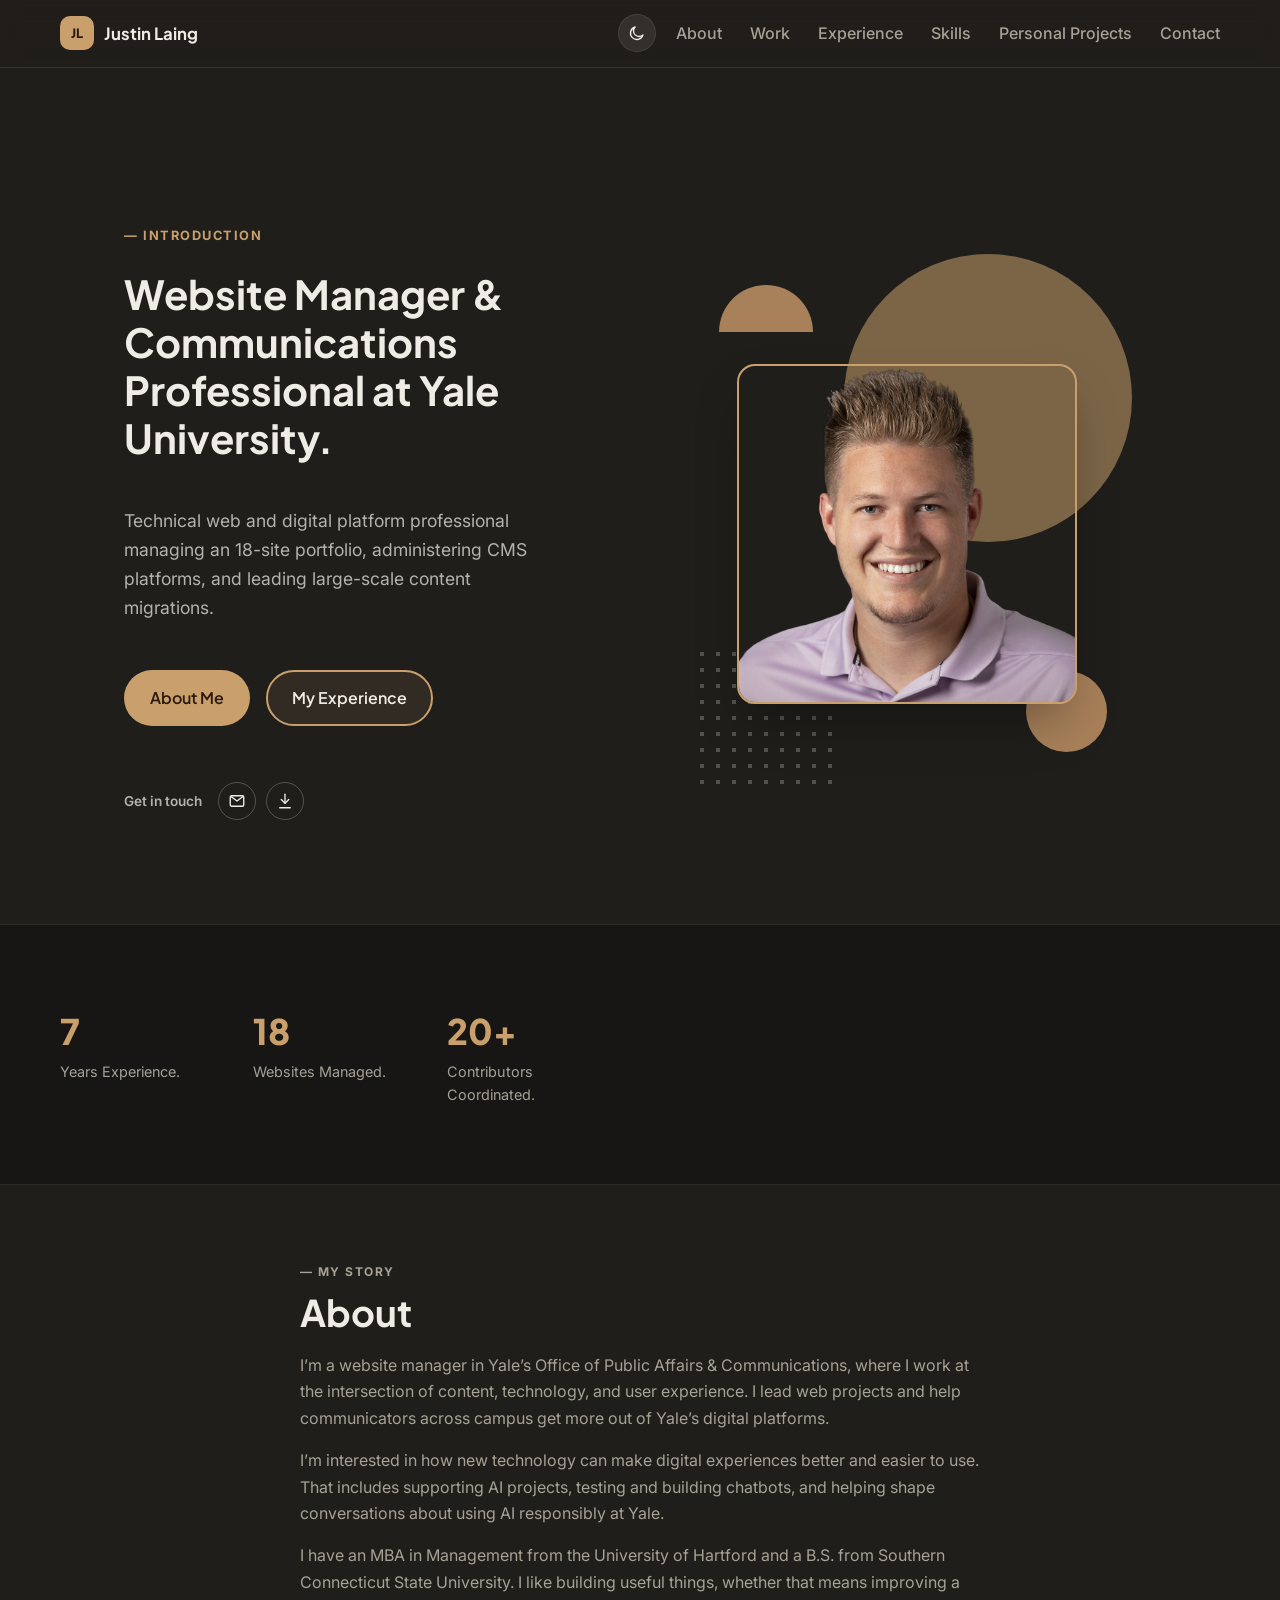
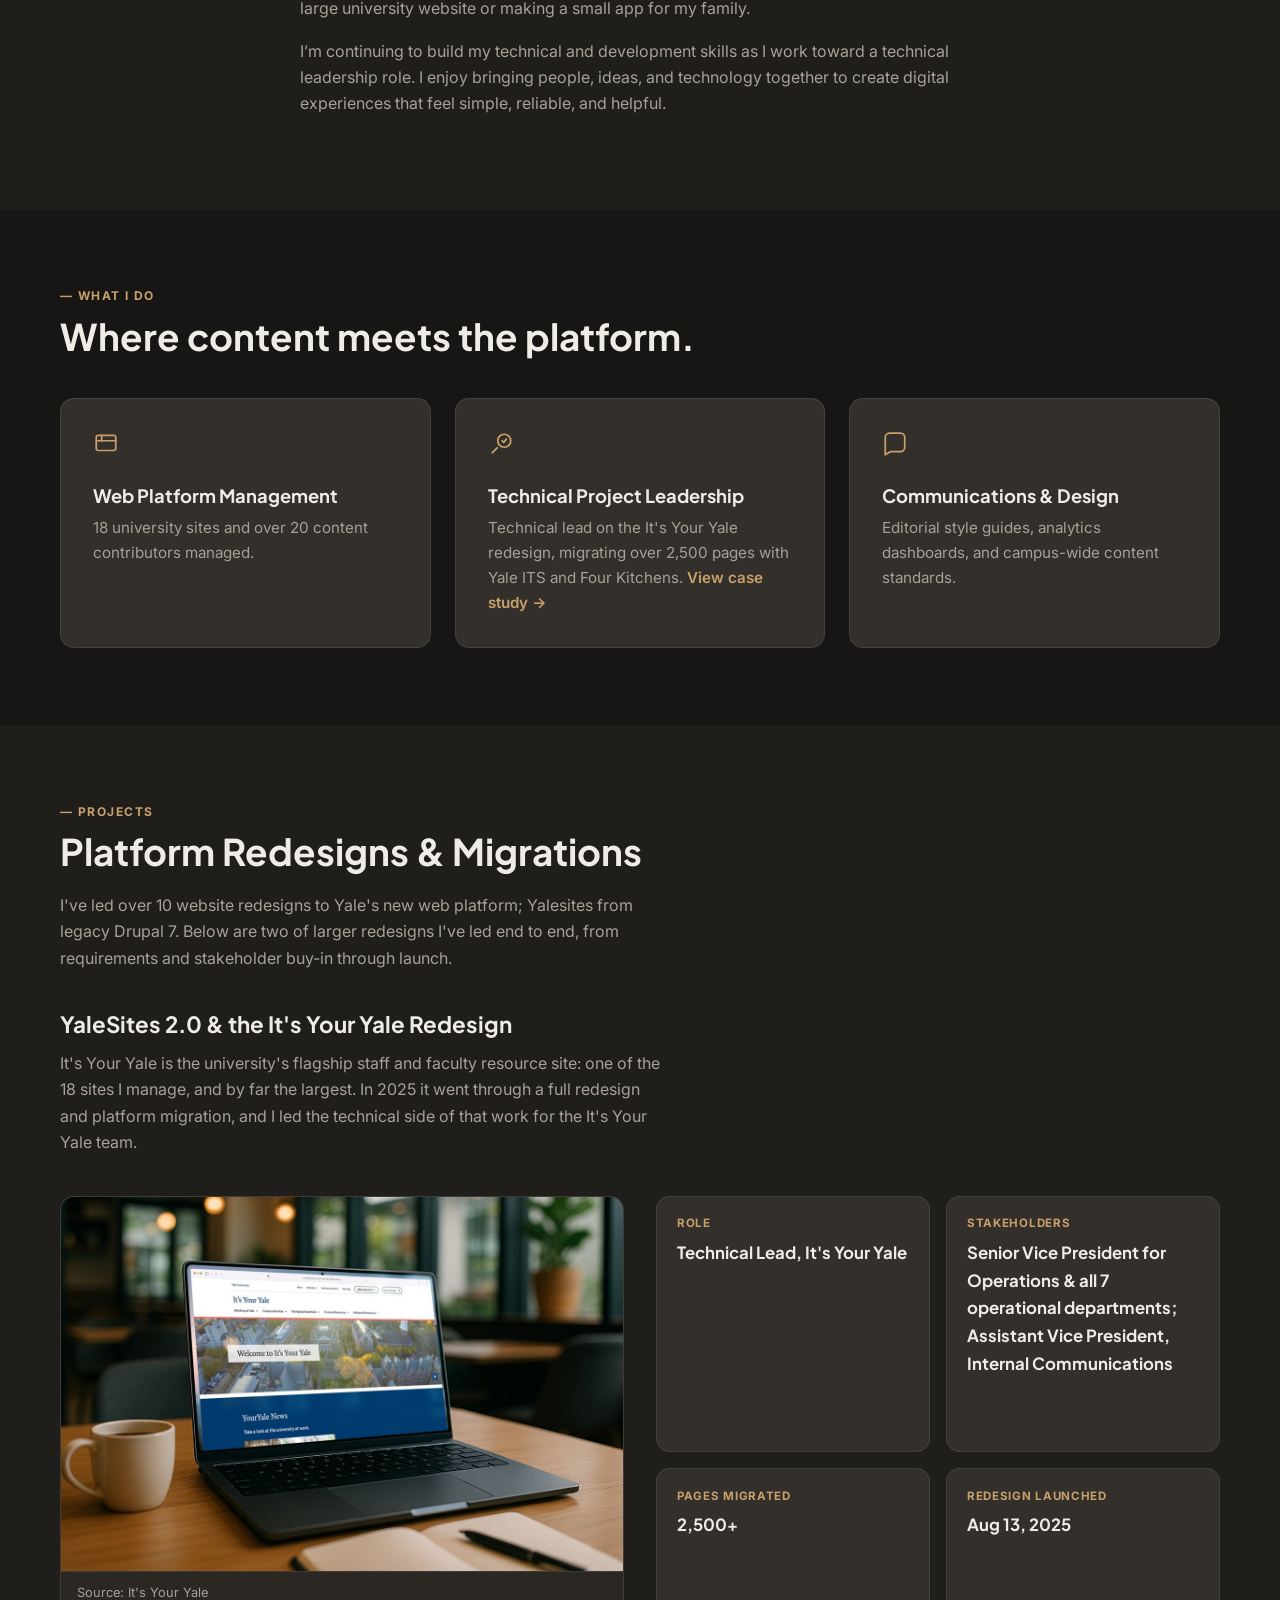
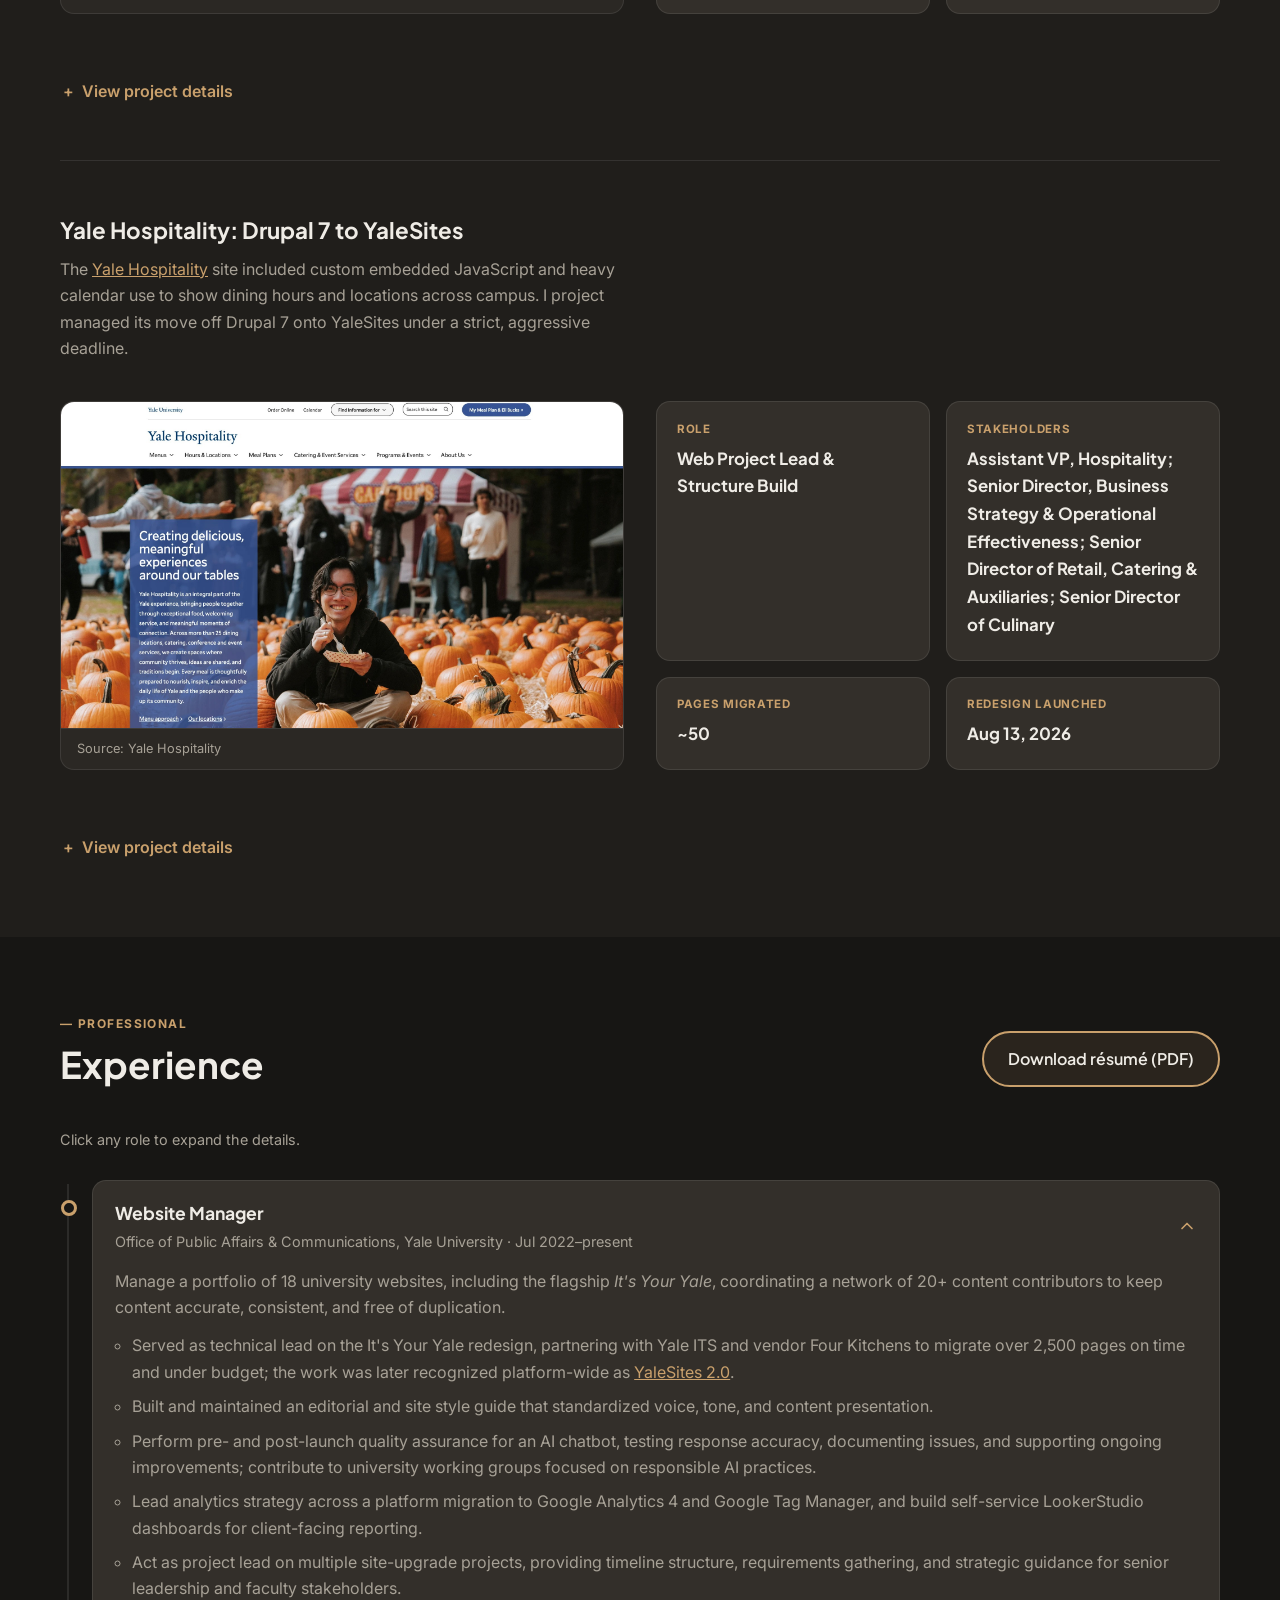
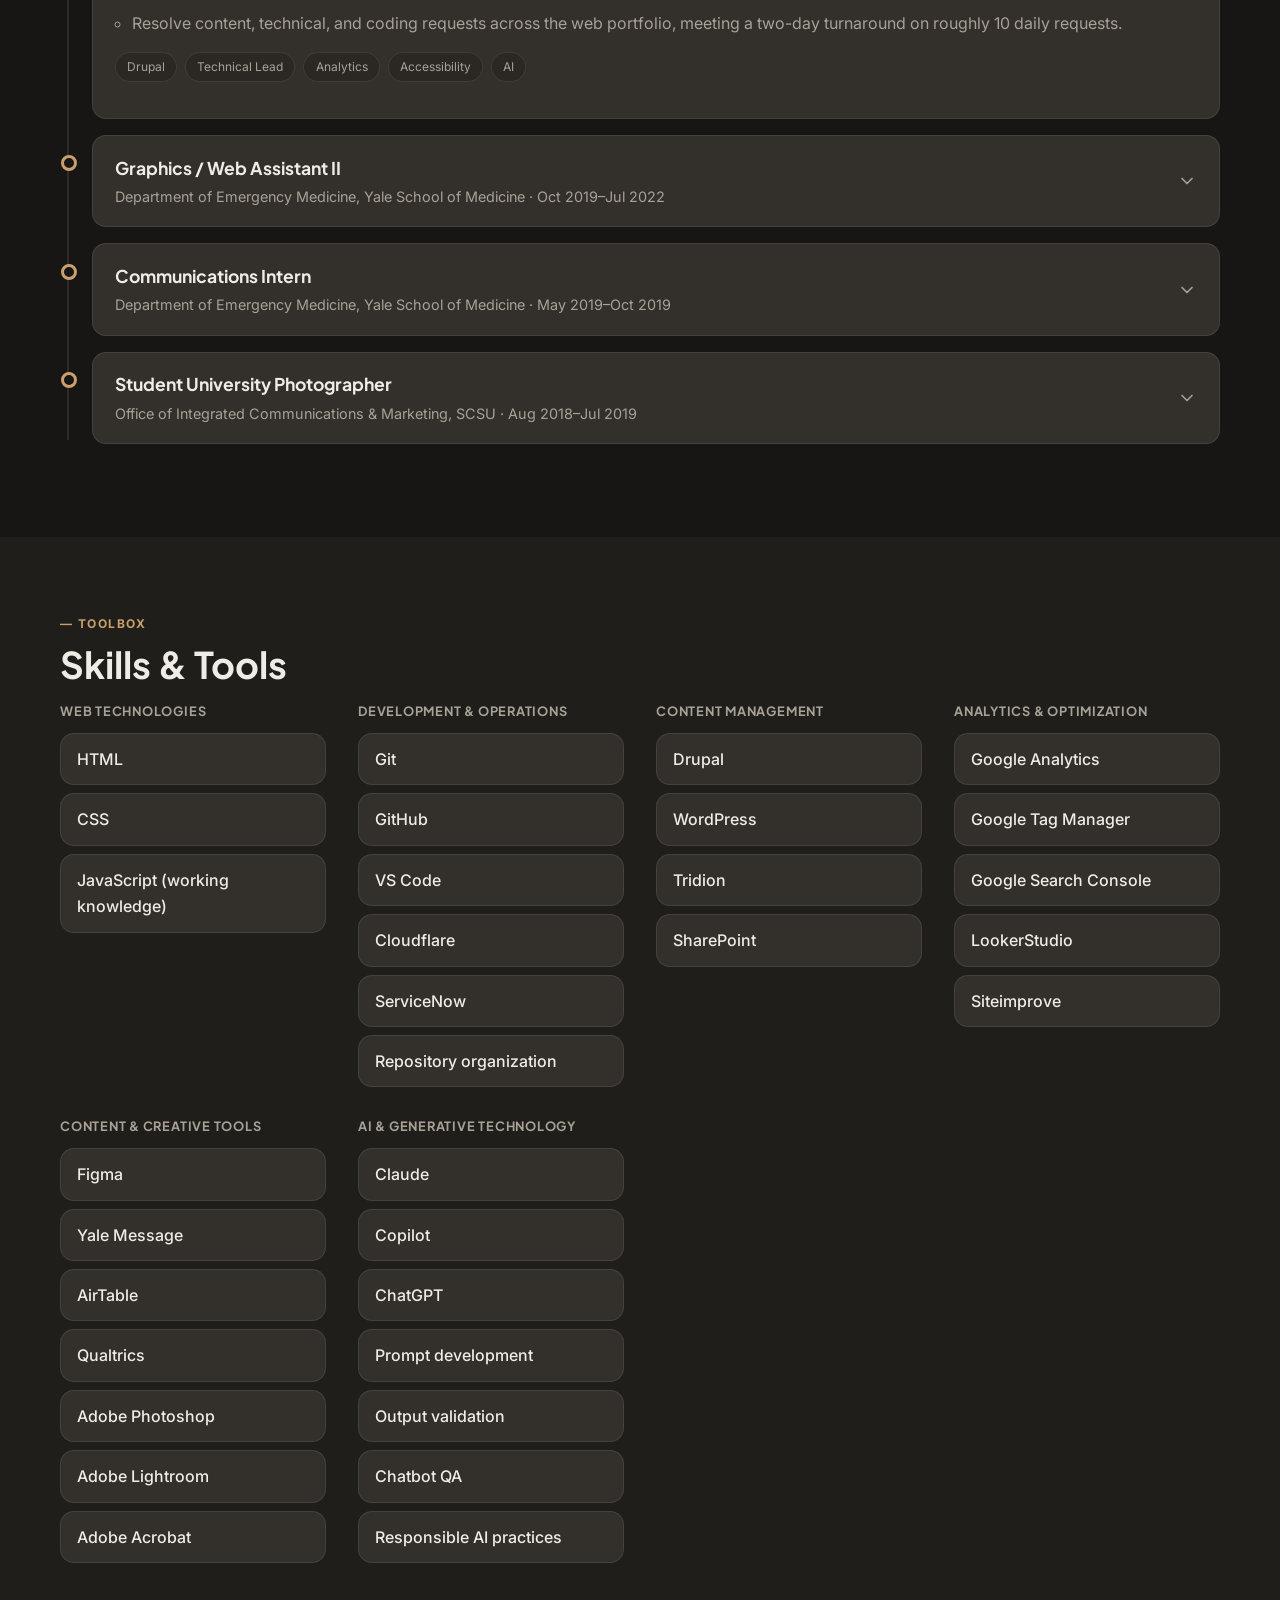
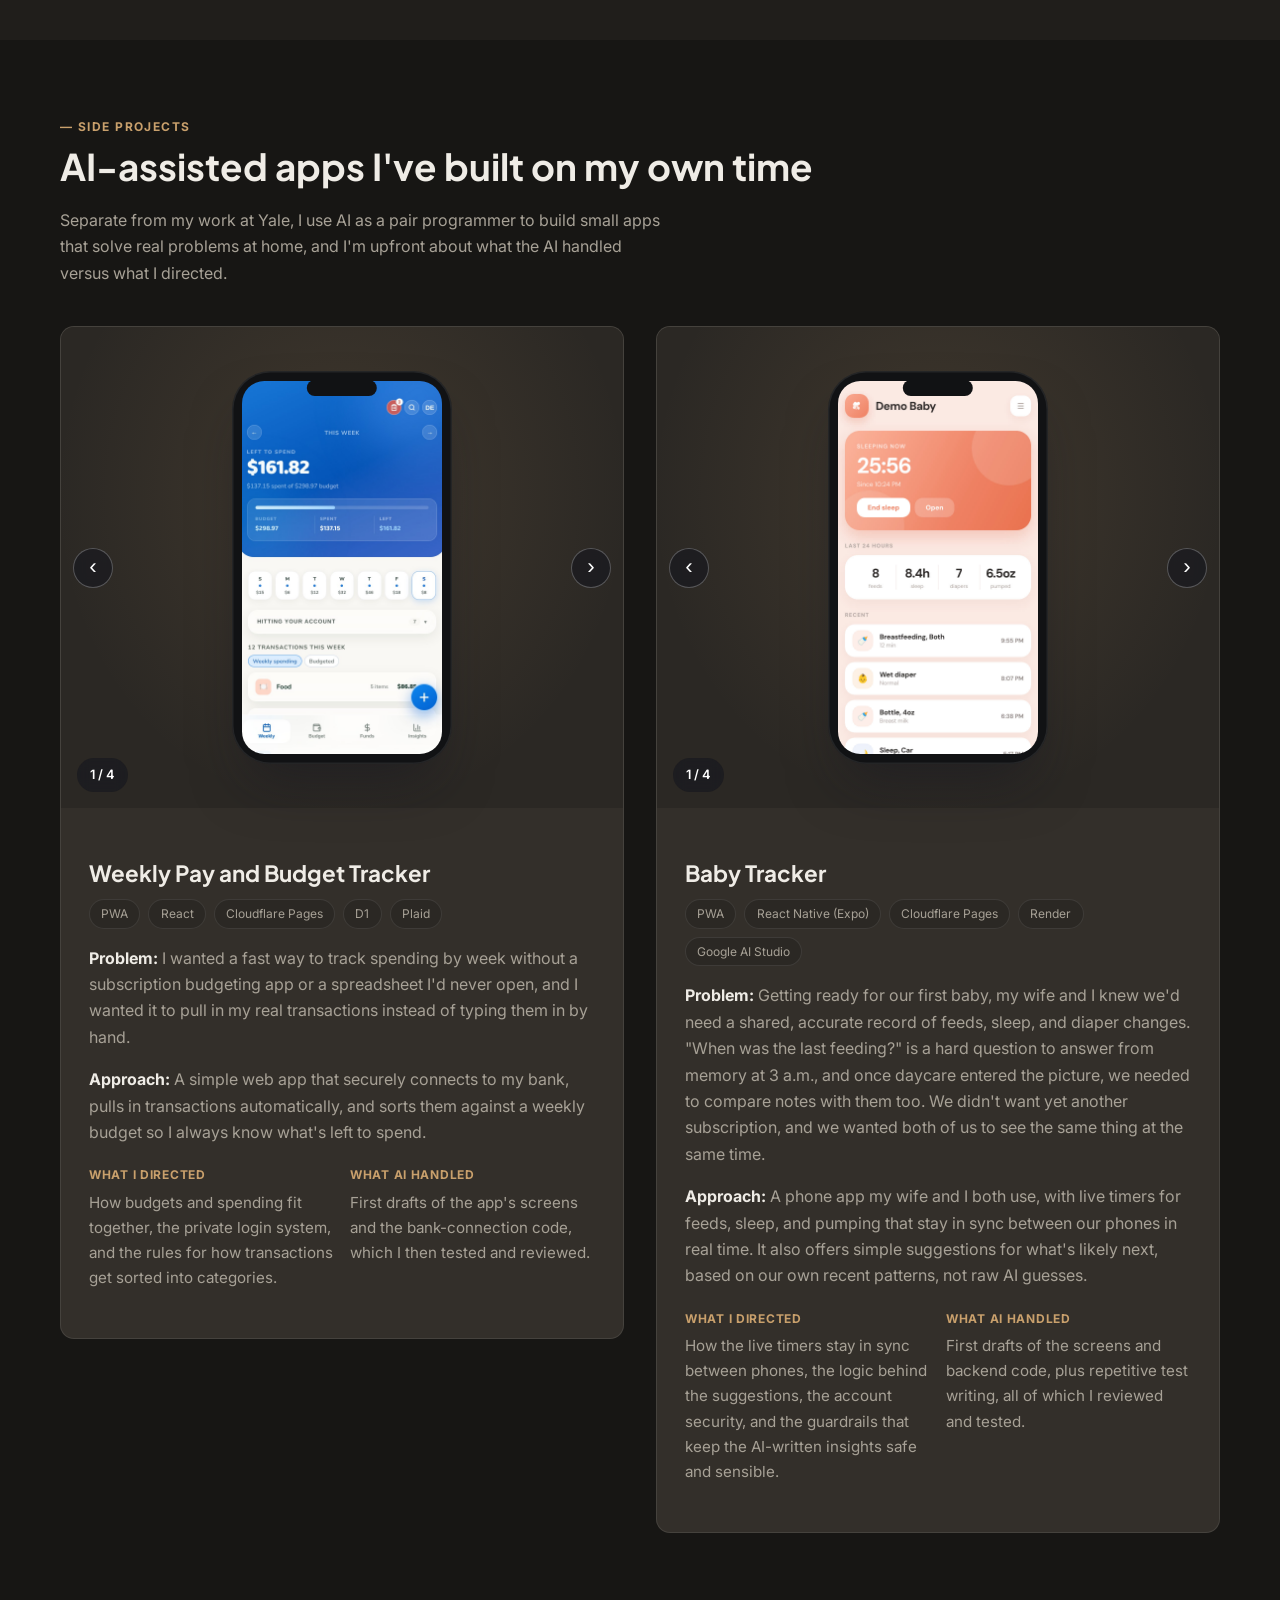
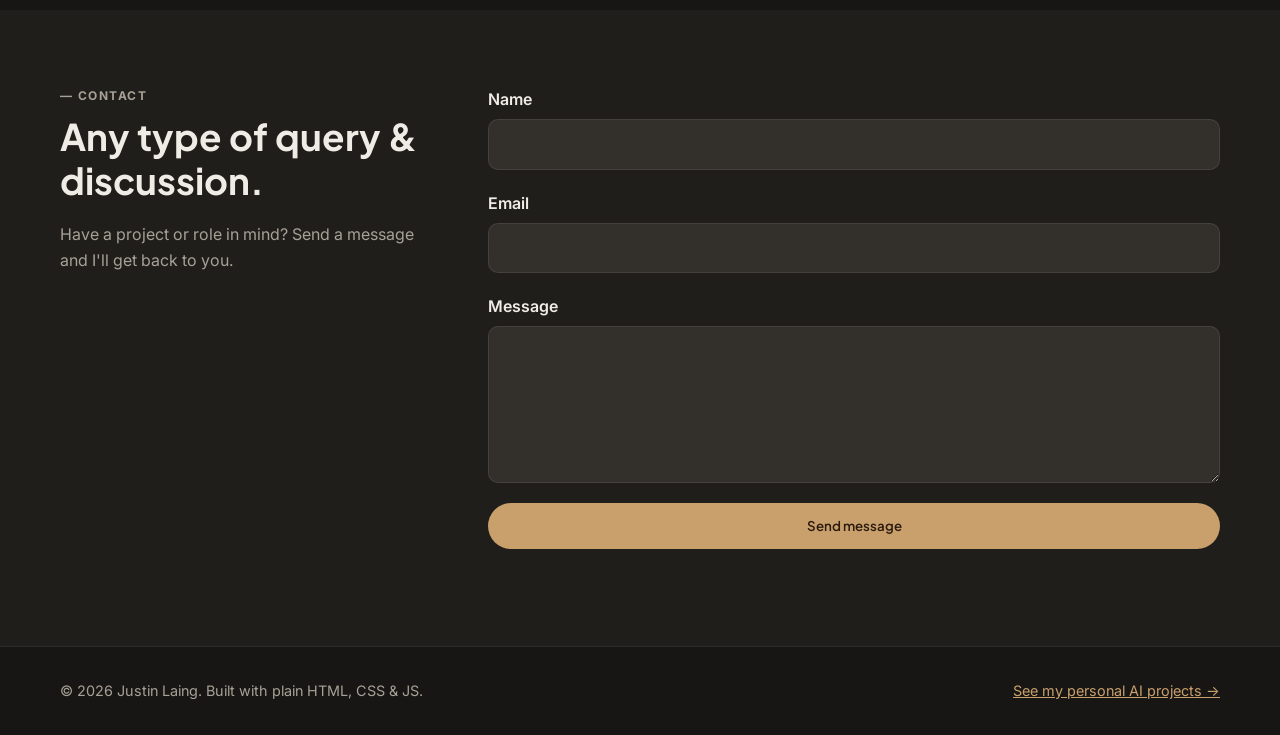
==== index.html @ cae3fe9b "Revise content in About section for clarity Updated the 'About' section to enhance clarity and focus" ====
<!DOCTYPE html>
<html lang="en">
<head>
  <meta charset="UTF-8">
  <meta name="viewport" content="width=device-width, initial-scale=1.0">
  <script>
    // Applied before the stylesheet renders, so a returning visitor's
    // chosen theme never flashes the other one on load. Dark is the
    // default for first-time visitors; light is opt-in and remembered.
    try {
      if (localStorage.getItem('theme') !== 'light') {
        document.documentElement.setAttribute('data-theme', 'dark');
      }
    } catch (e) {}
  </script>
  <title>Justin Laing | Website Manager</title>
  <meta name="description" content="Portfolio of Justin Laing, a website manager at Yale University who leads technical projects for the university's web platform. Experience, case study, skills, and contact.">

  <!-- Open Graph / social sharing -->
  <meta property="og:title" content="Justin Laing | Website Manager &amp; Communications">
  <meta property="og:description" content="Website management, technical project leadership, and communications work at Yale University.">
  <meta property="og:type" content="website">

  <link rel="preconnect" href="https://fonts.googleapis.com">
  <link rel="preconnect" href="https://fonts.gstatic.com" crossorigin>
  <link href="https://fonts.googleapis.com/css2?family=Plus+Jakarta+Sans:wght@400;500;600;700;800&family=Inter:wght@400;500;600&display=swap" rel="stylesheet">

  <link rel="stylesheet" href="styles.css">
</head>
<body>
  <a class="skip-link" href="#main">Skip to content</a>

  <header class="site-header">
    <nav class="nav" aria-label="Primary">
      <a class="nav__brand" href="#top">
        <span class="nav__mark" aria-hidden="true">JL</span>
        Justin Laing
      </a>
      <div class="nav__right">
        <button class="theme-toggle" id="theme-toggle" type="button" aria-label="Switch to dark theme">
          <svg class="theme-toggle__icon theme-toggle__icon--sun" viewBox="0 0 24 24" width="18" height="18" fill="none" stroke="currentColor" stroke-width="1.8" stroke-linecap="round" stroke-linejoin="round" aria-hidden="true"><circle cx="12" cy="12" r="4.5"/><path d="M12 2.5v2.5M12 19v2.5M4.6 4.6l1.8 1.8M17.6 17.6l1.8 1.8M2.5 12H5M19 12h2.5M4.6 19.4l1.8-1.8M17.6 6.4l1.8-1.8"/></svg>
          <svg class="theme-toggle__icon theme-toggle__icon--moon" viewBox="0 0 24 24" width="18" height="18" fill="none" stroke="currentColor" stroke-width="1.8" stroke-linecap="round" stroke-linejoin="round" aria-hidden="true"><path d="M20 14.5A8.5 8.5 0 1 1 9.5 4a7 7 0 0 0 10.5 10.5z"/></svg>
        </button>
        <button class="nav__toggle" aria-expanded="false" aria-controls="nav-menu" aria-label="Menu">
          <span></span><span></span><span></span>
        </button>
        <ul class="nav__menu" id="nav-menu">
          <li><a href="#about">About</a></li>
          <li><a href="#work">Work</a></li>
          <li><a href="#experience">Experience</a></li>
          <li><a href="#skills">Skills</a></li>
          <li><a href="#personal-projects">Personal Projects</a></li>
          <li><a href="#contact">Contact</a></li>
        </ul>
      </div>
    </nav>
  </header>

  <main id="main">
    <!-- Hero -->
    <section class="hero" id="top">
      <div class="hero__panel hero__panel--content">
        <p class="hero__kicker">— Introduction</p>
        <h1 class="hero__title">Website Manager &amp; Communications Professional at Yale University.</h1>
        <p class="hero__lead">Technical web and digital platform professional managing an 18-site portfolio, administering CMS platforms, and leading large-scale content migrations.</p>
        <div class="hero__actions">
          <a class="btn btn--primary" href="#about">About Me</a>
          <a class="btn btn--ghost" href="#experience">My Experience</a>
        </div>
        <div class="hero__follow">
          <span class="hero__follow-label">Get in touch</span>
          <ul class="hero__iconlinks">
            <li>
              <a href="#contact" aria-label="Go to contact section">
                <svg viewBox="0 0 24 24" width="18" height="18" fill="none" stroke="currentColor" stroke-width="1.8" stroke-linecap="round" stroke-linejoin="round"><path d="M4 4h16v16H4z" opacity="0"/><path d="M4 6l8 6 8-6"/><rect x="3" y="5" width="18" height="14" rx="2"/></svg>
              </a>
            </li>
            <li>
              <a href="resume.pdf" download aria-label="Download résumé PDF">
                <svg viewBox="0 0 24 24" width="18" height="18" fill="none" stroke="currentColor" stroke-width="1.8" stroke-linecap="round" stroke-linejoin="round"><path d="M12 3v12"/><path d="M7 10l5 5 5-5"/><path d="M5 21h14"/></svg>
              </a>
            </li>
          </ul>
        </div>
      </div>
      <div class="hero__panel hero__panel--graphic">
        <span class="hero__shape hero__shape--circle-lg" aria-hidden="true"></span>
        <span class="hero__shape hero__shape--circle-sm" aria-hidden="true"></span>
        <span class="hero__shape hero__shape--half" aria-hidden="true"></span>
        <span class="hero__shape hero__shape--dots" aria-hidden="true"></span>
        <div class="hero__frame">
          <img class="hero__cutout" src="images/justin-cutout.png" alt="Portrait of Justin Laing" width="1840" height="2399" loading="eager">
        </div>
      </div>
    </section>

    <!-- Stats / currently -->
    <section class="stats" id="stats" aria-labelledby="stats-h">
      <div class="container stats__grid">
        <div class="stats__side">
          <div class="stats__numbers">
            <div class="stat">
              <span class="stat__value">7</span>
              <span class="stat__label">Years Experience.</span>
            </div>
            <div class="stat">
              <span class="stat__value">18</span>
              <span class="stat__label">Websites Managed.</span>
            </div>
            <div class="stat">
              <span class="stat__value">20+</span>
              <span class="stat__label">Contributors Coordinated.</span>
            </div>
          </div>
        </div>
      </div>
    </section>

    <!-- About -->
    <section class="section" id="about" aria-labelledby="about-h">
      <div class="container about">
        <p class="section__kicker">— My Story</p>
        <h2 id="about-h" class="section__title">About</h2>
          <p>I’m a website manager in Yale’s Office of Public Affairs & Communications, where I work at the intersection of content, technology, and user experience. I lead web projects and help communicators across campus get more out of Yale’s digital platforms.</p>
          <p>I’m interested in how new technology can make digital experiences better and easier to use. That includes supporting AI projects, testing and building chatbots, and helping shape conversations about using AI responsibly at Yale.</p>
          <p>I have an MBA in Management from the University of Hartford and a B.S. from Southern Connecticut State University. I like building useful things, whether that means improving a large university website or making a small app for my family.</p>
          <p>I’m continuing to build my technical and development skills as I work toward a technical leadership role. I enjoy bringing people, ideas, and technology together to create digital experiences that feel simple, reliable, and helpful.</p>
      </div>
    </section>

    <!-- Services / what I do -->
    <section class="services section--alt" aria-labelledby="services-h">
      <div class="container">
        <p class="section__kicker">— What I Do</p>
        <h2 id="services-h" class="section__title">Where content meets the platform.</h2>
        <div class="service-cards">
          <div class="service-card">
            <svg class="service-card__icon" viewBox="0 0 24 24" width="26" height="26" fill="none" stroke="currentColor" stroke-width="1.6" stroke-linecap="round" stroke-linejoin="round"><rect x="3" y="4" width="18" height="14" rx="2"/><path d="M3 9h18"/><path d="M8 4v5"/></svg>
            <h3>Web Platform Management</h3>
            <p>18 university sites and over 20 content contributors managed.</p>
          </div>
          <div class="service-card">
            <svg class="service-card__icon" viewBox="0 0 24 24" width="26" height="26" fill="none" stroke="currentColor" stroke-width="1.6" stroke-linecap="round" stroke-linejoin="round"><path d="M4 20l4.5-4.5"/><circle cx="15" cy="9" r="6"/><path d="M13 9l1.5 1.5L17 7.5"/></svg>
            <h3>Technical Project Leadership</h3>
            <p>Technical lead on the It's Your Yale redesign, migrating over 2,500 pages with Yale ITS and Four Kitchens. <a class="card__link" href="#work">View case study<span aria-hidden="true"> →</span></a></p>
          </div>
          <div class="service-card">
            <svg class="service-card__icon" viewBox="0 0 24 24" width="26" height="26" fill="none" stroke="currentColor" stroke-width="1.6" stroke-linecap="round" stroke-linejoin="round"><path d="M21 15a4 4 0 0 1-4 4H8l-5 3V6a4 4 0 0 1 4-4h10a4 4 0 0 1 4 4z"/></svg>
            <h3>Communications &amp; Design</h3>
            <p>Editorial style guides, analytics dashboards, and campus-wide content standards.</p>
          </div>
        </div>
      </div>
    </section>

    <!-- Case study: It's Your Yale redesign / YaleSites 2.0 -->
    <section class="section portfolio" id="work" aria-labelledby="work-h">
      <div class="container">
        <p class="section__kicker">— Projects</p>
        <h2 id="work-h" class="section__title">Platform Redesigns &amp; Migrations</h2>
        <p class="section__intro">I've led over 10 website redesigns to Yale's new web platform; Yalesites from legacy Drupal 7. Below are two of larger redesigns I've led end to end, from requirements and stakeholder buy-in through launch.</p>

        <article class="project">
        <h3 class="project__title">YaleSites 2.0 &amp; the It's Your Yale Redesign</h3>
        <p class="section__intro">It's Your Yale is the university's flagship staff and faculty resource site: one of the 18 sites I manage, and by far the largest. In 2025 it went through a full redesign and platform migration, and I led the technical side of that work for the It's Your Yale team.</p>

        <div class="case-highlight">
          <figure class="case-media">
            <img src="images/iyylaunch_1200px.jpg" alt="Laptop on a desk displaying the It's Your Yale homepage, with the 'Welcome to It's Your Yale' hero banner and YourYale News section visible." loading="lazy" width="1200" height="800">
            <figcaption>Source: It's Your Yale</figcaption>
          </figure>

          <div class="case-facts">
            <div class="case-fact">
              <span class="case-fact__label">Role</span>
              <span class="case-fact__value">Technical Lead, It's Your Yale</span>
            </div>
            <div class="case-fact">
              <span class="case-fact__label">Stakeholders</span>
              <span class="case-fact__value">Senior Vice President for Operations &amp; all 7 operational departments; Assistant Vice President, Internal Communications</span>
            </div>
            <div class="case-fact">
              <span class="case-fact__label">Pages Migrated</span>
              <span class="case-fact__value">2,500+</span>
            </div>
            <div class="case-fact">
              <span class="case-fact__label">Redesign Launched</span>
              <span class="case-fact__value">Aug 13, 2025</span>
            </div>
          </div>
        </div>

        <details class="project__more">
          <summary class="project__more-toggle">View project details</summary>
          <div class="case-body">
            <div>
              <h3>The challenge</h3>
              <p>It's Your Yale had outgrown its structure. Content was organized around org charts instead of what staff and faculty were actually trying to do, search was inconsistent, and accessibility gaps made some content hard to reach. Fixing that meant more than a redesign: it meant migrating over 2,500 pages onto a new content model without breaking the workflows the Yale community relies on every day.</p>
              <h3>What I led</h3>
              <ul class="tl__list">
                <li>Represented the It's Your Yale team in requirements gathering and design reviews with Yale ITS and vendor partner Four Kitchens, translating staff and faculty feedback into technical requirements.</li>
                <li>Served as technical lead working directly with Four Kitchens throughout the build, coordinating the migration of over 2,500 pages onto the new content model.</li>
                <li>Communicated scope, progress, and risk to senior leadership and subject-matter stakeholders across university operations, finance, and benefits.</li>
                <li>Designed and implemented a content governance process so the new services-first structure would stay accurate and consistent after launch.</li>
              </ul>
            </div>
            <div>
              <h3>The outcome</h3>
              <p>The redesigned It's Your Yale launched August 13, 2025, reframing content around services (like Getting Around Yale and Dining Around Campus) instead of org charts, and raising the site's accessibility score. It's Your Yale's contribution to the underlying platform was substantial enough that Yale ITS named the broader release <strong>YaleSites 2.0</strong>: new Content Collections navigation, flexible section layouts, and dozens of other improvements now available to every YaleSites site, not just ours.</p>

              <blockquote class="case-quote">
                <p>"Collaborating with YaleSites and Four Kitchens allowed us to upgrade the It's Your Yale website to support a wide range of content. Flexible layouts help us feature both service-related content and imagery in the Your Yale News section, while enhanced tagging improves content relationships and makes related information easier to find."</p>
                <cite>The It's Your Yale Team, YaleSites 2.0 announcement</cite>
              </blockquote>
            </div>
          </div>

          <p class="case-actions">
            <a class="card__link" href="https://yalesites.yale.edu/announcements/2025-05-08-yalesites-v20-in-collaboration-with-its-your-yale" target="_blank" rel="noopener">Read the YaleSites 2.0 announcement<span aria-hidden="true"> ↗</span></a>
          </p>
        </details>
        </article>

        <article class="project">
        <h3 class="project__title">Yale Hospitality: Drupal 7 to YaleSites</h3>
        <p class="section__intro">The <a href="https://hospitality.yale.edu/" target="_blank" rel="noopener">Yale Hospitality</a> site included custom embedded JavaScript and heavy calendar use to show dining hours and locations across campus. I project managed its move off Drupal 7 onto YaleSites under a strict, aggressive deadline.</p>

        <div class="case-highlight">
          <figure class="case-media">
            <img src="images/hospitality-launch.jpg" alt="The Yale Hospitality homepage, with nav and the 'Creating delicious, meaningful experiences around our tables' hero banner over a photo of a student at a pumpkin patch." loading="lazy" width="2000" height="1158">
            <figcaption>Source: Yale Hospitality</figcaption>
          </figure>

          <div class="case-facts">
            <div class="case-fact">
              <span class="case-fact__label">Role</span>
              <span class="case-fact__value">Web Project Lead &amp; Structure Build</span>
            </div>
            <div class="case-fact">
              <span class="case-fact__label">Stakeholders</span>
              <span class="case-fact__value">Assistant VP, Hospitality; Senior Director, Business Strategy &amp; Operational Effectiveness; Senior Director of Retail, Catering &amp; Auxiliaries; Senior Director of Culinary</span>
            </div>
            <div class="case-fact">
              <span class="case-fact__label">Pages Migrated</span>
              <span class="case-fact__value">~50</span>
            </div>
            <div class="case-fact">
              <span class="case-fact__label">Redesign Launched</span>
              <span class="case-fact__value">Aug 13, 2026</span>
            </div>
          </div>
        </div>

        <details class="project__more">
          <summary class="project__more-toggle">View project details</summary>
          <div class="case-body">
            <div>
              <h3>The challenge</h3>
              <p>Yale Hospitality's Drupal 7 site needed to move onto YaleSites under a strict, aggressive deadline. The existing site included custom-built embedded JavaScript and heavy calendar use to display dining hours across multiple locations, so I had to gather requirements, have tough converstations of capibilities of the platform up front and plan the content architecture and backend tagging carefully before any build work could start.</p>
              <h3>What I led</h3>
              <ul class="tl__list">
                <li>Project managed and discussed capabilities to set expecatations early, to avoid any confusion or surprises along the way.</li>
                <li>Planned the content architecture and backend tagging needed to power a calendar-heavy site displaying hours across multiple dining locations.</li>
                <li>Recommended page layouts and provided editorial direction, working directly with Yale Hospitality's senior leadership.</li>
              </ul>
            </div>
            <div>
              <h3>The outcome</h3>
              <p>Yale Hospitality launched on the new YaleSites platform on time, despite the aggressive timeline, with its hours, locations, and calendar-driven content carried over onto a more maintainable architecture.</p>
            </div>
          </div>

          <p class="case-actions">
            <a class="card__link" href="https://hospitality.yale.edu/" target="_blank" rel="noopener">Visit Yale Hospitality<span aria-hidden="true"> ↗</span></a>
          </p>
        </details>
        </article>
      </div>
    </section>

    <!-- Experience: interactive timeline -->
    <section class="section section--alt" id="experience" aria-labelledby="experience-h">
      <div class="container">
        <div class="exp__head">
          <div>
            <p class="section__kicker">— Professional</p>
            <h2 id="experience-h" class="section__title">Experience</h2>
          </div>
          <a class="btn btn--ghost" href="resume.pdf" download>Download résumé (PDF)</a>
        </div>

        <p class="exp__hint">Click any role to expand the details.</p>

        <ol class="timeline">
          <!-- Current role: built out from FY24–FY26 assessments -->
          <li class="tl">
            <details class="tl__item" open>
              <summary class="tl__summary">
                <span class="tl__dot" aria-hidden="true"></span>
                <span class="tl__summary-text">
                  <span class="tl__role">Website Manager</span>
                  <span class="tl__meta">Office of Public Affairs &amp; Communications, Yale University · Jul 2022–present</span>
                </span>
                <svg class="tl__chevron" aria-hidden="true" viewBox="0 0 24 24" width="20" height="20" fill="none" stroke="currentColor" stroke-width="2" stroke-linecap="round" stroke-linejoin="round"><path d="M6 9l6 6 6-6"/></svg>
              </summary>
              <div class="tl__detail">
                <p>Manage a portfolio of 18 university websites, including the flagship <em>It's Your Yale</em>, coordinating a network of 20+ content contributors to keep content accurate, consistent, and free of duplication.</p>
                <ul class="tl__list">
                  <li>Served as technical lead on the It's Your Yale redesign, partnering with Yale ITS and vendor Four Kitchens to migrate over 2,500 pages on time and under budget; the work was later recognized platform-wide as <a href="#work">YaleSites 2.0</a>.</li>
                  <li>Built and maintained an editorial and site style guide that standardized voice, tone, and content presentation.</li>
                  <li>Perform pre- and post-launch quality assurance for an AI chatbot, testing response accuracy, documenting issues, and supporting ongoing improvements; contribute to university working groups focused on responsible AI practices.</li>
                  <li>Lead analytics strategy across a platform migration to Google Analytics 4 and Google Tag Manager, and build self-service LookerStudio dashboards for client-facing reporting.</li>
                  <li>Act as project lead on multiple site-upgrade projects, providing timeline structure, requirements gathering, and strategic guidance for senior leadership and faculty stakeholders.</li>
                  <li>Resolve content, technical, and coding requests across the web portfolio, meeting a two-day turnaround on roughly 10 daily requests.</li>
                </ul>
                <ul class="card__tags"><li>Drupal</li><li>Technical Lead</li><li>Analytics</li><li>Accessibility</li><li>AI</li></ul>
              </div>
            </details>
          </li>

          <!-- Past roles: from resume -->
          <li class="tl">
            <details class="tl__item">
              <summary class="tl__summary">
                <span class="tl__dot" aria-hidden="true"></span>
                <span class="tl__summary-text">
                  <span class="tl__role">Graphics / Web Assistant II</span>
                  <span class="tl__meta">Department of Emergency Medicine, Yale School of Medicine · Oct 2019–Jul 2022</span>
                </span>
                <svg class="tl__chevron" aria-hidden="true" viewBox="0 0 24 24" width="20" height="20" fill="none" stroke="currentColor" stroke-width="2" stroke-linecap="round" stroke-linejoin="round"><path d="M6 9l6 6 6-6"/></svg>
              </summary>
              <div class="tl__detail">
                <ul class="tl__list">
                  <li>Designed, edited, and developed website content, managing incoming web requests end to end.</li>
                  <li>Identified and resolved website problems and tested pages for accuracy and functionality.</li>
                  <li>Designed and formatted print and digital materials including publications, brochures, social media posts, and newsletters.</li>
                </ul>
                <ul class="card__tags"><li>Web Development</li><li>Design</li></ul>
              </div>
            </details>
          </li>

          <li class="tl">
            <details class="tl__item">
              <summary class="tl__summary">
                <span class="tl__dot" aria-hidden="true"></span>
                <span class="tl__summary-text">
                  <span class="tl__role">Communications Intern</span>
                  <span class="tl__meta">Department of Emergency Medicine, Yale School of Medicine · May 2019–Oct 2019</span>
                </span>
                <svg class="tl__chevron" aria-hidden="true" viewBox="0 0 24 24" width="20" height="20" fill="none" stroke="currentColor" stroke-width="2" stroke-linecap="round" stroke-linejoin="round"><path d="M6 9l6 6 6-6"/></svg>
              </summary>
              <div class="tl__detail">
                <ul class="tl__list">
                  <li>Created and compiled content for newsletters, social media, and articles.</li>
                  <li>Managed social media platforms, optimized the department website, and designed graphics for publications.</li>
                </ul>
                <ul class="card__tags"><li>Communications</li><li>Social Media</li></ul>
              </div>
            </details>
          </li>

          <li class="tl">
            <details class="tl__item">
              <summary class="tl__summary">
                <span class="tl__dot" aria-hidden="true"></span>
                <span class="tl__summary-text">
                  <span class="tl__role">Student University Photographer</span>
                  <span class="tl__meta">Office of Integrated Communications &amp; Marketing, SCSU · Aug 2018–Jul 2019</span>
                </span>
                <svg class="tl__chevron" aria-hidden="true" viewBox="0 0 24 24" width="20" height="20" fill="none" stroke="currentColor" stroke-width="2" stroke-linecap="round" stroke-linejoin="round"><path d="M6 9l6 6 6-6"/></svg>
              </summary>
              <div class="tl__detail">
                <ul class="tl__list">
                  <li>Photographed events and subjects across a range of university needs.</li>
                  <li>Collaborated with departments and external partners to support the university brand, and updated website content using Drupal templates.</li>
                </ul>
                <ul class="card__tags"><li>Photography</li><li>Brand</li></ul>
              </div>
            </details>
          </li>
        </ol>
      </div>
    </section>

    <!-- Skills -->
    <section class="section" id="skills" aria-labelledby="skills-h">
      <div class="container">
        <p class="section__kicker">— Toolbox</p>
        <h2 id="skills-h" class="section__title">Skills &amp; Tools</h2>
        <div class="skillgroups">
          <div class="skillgroup">
            <h3 class="skillgroup__title">Web Technologies</h3>
            <ul class="skills">
              <li>HTML</li>
              <li>CSS</li>
              <li>JavaScript (working knowledge)</li>
            </ul>
          </div>
          <div class="skillgroup">
            <h3 class="skillgroup__title">Development &amp; Operations</h3>
            <ul class="skills">
              <li>Git</li>
              <li>GitHub</li>
              <li>VS Code</li>
              <li>Cloudflare</li>
              <li>ServiceNow</li>
              <li>Repository organization</li>
            </ul>
          </div>
          <div class="skillgroup">
            <h3 class="skillgroup__title">Content Management</h3>
            <ul class="skills">
              <li>Drupal</li>
              <li>WordPress</li>
              <li>Tridion</li>
              <li>SharePoint</li>
            </ul>
          </div>
          <div class="skillgroup">
            <h3 class="skillgroup__title">Analytics &amp; Optimization</h3>
            <ul class="skills">
              <li>Google Analytics</li>
              <li>Google Tag Manager</li>
              <li>Google Search Console</li>
              <li>LookerStudio</li>
              <li>Siteimprove</li>
            </ul>
          </div>
          <div class="skillgroup">
            <h3 class="skillgroup__title">Content &amp; Creative Tools</h3>
            <ul class="skills">
              <li>Figma</li>
              <li>Yale Message</li>
              <li>AirTable</li>
              <li>Qualtrics</li>
              <li>Adobe Photoshop</li>
              <li>Adobe Lightroom</li>
              <li>Adobe Acrobat</li>
            </ul>
          </div>
          <div class="skillgroup">
            <h3 class="skillgroup__title">AI &amp; Generative Technology</h3>
            <ul class="skills">
              <li>Claude</li>
              <li>Copilot</li>
              <li>ChatGPT</li>
              <li>Prompt development</li>
              <li>Output validation</li>
              <li>Chatbot QA</li>
              <li>Responsible AI practices</li>
            </ul>
          </div>
        </div>
      </div>
    </section>

    <!-- Personal projects: AI-built apps -->
    <section class="section section--alt" id="personal-projects" aria-labelledby="personal-projects-h">
      <div class="container">
        <p class="section__kicker">— Side Projects</p>
        <h2 id="personal-projects-h" class="section__title">AI-assisted apps I've built on my own time</h2>
        <p class="section__intro">Separate from my work at Yale, I use AI as a pair programmer to build small apps that solve real problems at home, and I'm upfront about what the AI handled versus what I directed.</p>

        <div class="cases">
          <!-- Case study 1: WeekSpend -->
          <article class="case">
            <div class="case__media" data-gallery-target="gallery-weekspend">
              <div class="case__phone">
                <img class="case__media-img" src="images/weekspend-weekly.jpg" alt="WeekSpend's This Week dashboard, showing left-to-spend for the week and the week's transactions." loading="lazy" width="840" height="1500">
              </div>
              <button type="button" class="case__nav case__nav--prev" aria-label="Previous screenshot">&lsaquo;</button>
              <button type="button" class="case__nav case__nav--next" aria-label="Next screenshot">&rsaquo;</button>
              <span class="case__counter">1 / 4</span>
            </div>
            <div id="gallery-weekspend" class="gallery-data" hidden>
              <img src="images/weekspend-weekly.jpg" alt="WeekSpend's This Week dashboard, showing left-to-spend for the week and the week's transactions.">
              <img src="images/weekspend-budget.jpg" alt="WeekSpend's Budget view: a monthly forecast with a category-by-category breakdown of income, housing, food, and more.">
              <img src="images/weekspend-funds.jpg" alt="WeekSpend's Funds view, showing savings goals with progress bars toward their targets.">
              <img src="images/weekspend-insights.jpg" alt="WeekSpend's Insights view, with a multi-month spending trend chart and a money-in-vs-money-out bar chart.">
            </div>
            <div class="case__body">
              <h3 class="case__title">Weekly Pay and Budget Tracker</h3>
              <ul class="card__tags">
                <li>PWA</li><li>React</li><li>Cloudflare Pages</li><li>D1</li><li>Plaid</li>
              </ul>
              <p class="case__desc"><strong>Problem:</strong> I wanted a fast way to track spending by week without a subscription budgeting app or a spreadsheet I'd never open, and I wanted it to pull in my real transactions instead of typing them in by hand.</p>
              <p class="case__desc"><strong>Approach:</strong> A simple web app that securely connects to my bank, pulls in transactions automatically, and sorts them against a weekly budget so I always know what's left to spend.</p>
              <dl class="case__split">
                <div>
                  <dt>What I directed</dt>
                  <dd>How budgets and spending fit together, the private login system, and the rules for how transactions get sorted into categories.</dd>
                </div>
                <div>
                  <dt>What AI handled</dt>
                  <dd>First drafts of the app's screens and the bank-connection code, which I then tested and reviewed.</dd>
                </div>
              </dl>
            </div>
          </article>

          <!-- Case study 2: Wren & Clover -->
          <article class="case">
            <div class="case__media" data-gallery-target="gallery-wren">
              <div class="case__phone">
                <img class="case__media-img" src="images/wren-home.jpg" alt="Wren &amp; Clover's Home screen, with a live sleeping-now timer, 24-hour stats, and a recent activity feed. Shown with demo data." loading="lazy" width="840" height="1500">
              </div>
              <button type="button" class="case__nav case__nav--prev" aria-label="Previous screenshot">&lsaquo;</button>
              <button type="button" class="case__nav case__nav--next" aria-label="Next screenshot">&rsaquo;</button>
              <span class="case__counter">1 / 4</span>
            </div>
            <div id="gallery-wren" class="gallery-data" hidden>
              <img src="images/wren-home.jpg" alt="Wren &amp; Clover's Home screen, with a live sleeping-now timer, 24-hour stats, and a recent activity feed. Shown with demo data.">
              <img src="images/wren-sleep.jpg" alt="Wren &amp; Clover's Sleep screen, with a running sleep timer, manual logging form, and sleep history.">
              <img src="images/wren-diaper.jpg" alt="Wren &amp; Clover's Diaper screen, with a logging form and a history list of recent changes.">
              <img src="images/wren-insights.jpg" alt="Wren &amp; Clover's Insights screen, with a rule-based summary of sleep, feed, and growth rhythms.">
            </div>
            <div class="case__body">
              <h3 class="case__title">Baby Tracker</h3>
              <ul class="card__tags">
                <li>PWA</li><li>React Native (Expo)</li><li>Cloudflare Pages</li><li>Render</li><li>Google AI Studio</li>
              </ul>
              <p class="case__desc"><strong>Problem:</strong> Getting ready for our first baby, my wife and I knew we'd need a shared, accurate record of feeds, sleep, and diaper changes. "When was the last feeding?" is a hard question to answer from memory at 3 a.m., and once daycare entered the picture, we needed to compare notes with them too. We didn't want yet another subscription, and we wanted both of us to see the same thing at the same time.</p>
              <p class="case__desc"><strong>Approach:</strong> A phone app my wife and I both use, with live timers for feeds, sleep, and pumping that stay in sync between our phones in real time. It also offers simple suggestions for what's likely next, based on our own recent patterns, not raw AI guesses.</p>
              <dl class="case__split">
                <div>
                  <dt>What I directed</dt>
                  <dd>How the live timers stay in sync between phones, the logic behind the suggestions, the account security, and the guardrails that keep the AI-written insights safe and sensible.</dd>
                </div>
                <div>
                  <dt>What AI handled</dt>
                  <dd>First drafts of the screens and backend code, plus repetitive test writing, all of which I reviewed and tested.</dd>
                </div>
              </dl>
            </div>
          </article>
        </div>
      </div>
    </section>

    <!-- Contact -->
    <section class="section contact" id="contact" aria-labelledby="contact-h">
      <div class="container contact__grid">
        <div class="contact__intro">
          <p class="section__kicker">— Contact</p>
          <h2 id="contact-h" class="section__title">Any type of query &amp; discussion.</h2>
          <p>Have a project or role in mind? Send a message and I'll get back to you.</p>
        </div>

        <!-- JS builds a nicer pre-filled mailto: link on submit; the form's
             own action/enctype is the no-JS fallback. -->
        <form class="form" id="contact-form" action="mailto:laingj12@gmail.com" method="post" enctype="text/plain" data-mailto="mailto:laingj12@gmail.com" novalidate>
          <div class="field">
            <label for="name">Name</label>
            <input type="text" id="name" name="name" autocomplete="name" required>
          </div>
          <div class="field">
            <label for="email">Email</label>
            <input type="email" id="email" name="email" autocomplete="email" required>
          </div>
          <div class="field">
            <label for="message">Message</label>
            <textarea id="message" name="message" rows="5" required></textarea>
          </div>
          <button class="btn btn--primary" type="submit">Send message</button>
          <p class="form__status" id="form-status" role="status" aria-live="polite"></p>
        </form>
      </div>
    </section>
  </main>

  <footer class="site-footer">
    <div class="container footer__grid">
      <p>© <span id="year"></span> Justin Laing. Built with plain HTML, CSS &amp; JS.</p>
      <p><a href="#personal-projects">See my personal AI projects <span aria-hidden="true">→</span></a></p>
    </div>
  </footer>

  <script src="script.js" defer></script>
</body>
</html>
---- styles.css ----
/* ---- Design tokens ----
   A neutral tan / off-white / grey palette in both themes, with brown
   reserved for text-weight accents (kickers, links, small icons) while
   buttons and fills use the lighter tan. Flat surfaces throughout --
   no tinted gradient backdrop or glass blur. */
:root {
  --bg: #f5f4f0;
  --bg-panel: #ffffff;
  --bg-panel-alt: #faf9f5;
  --bg-alt: #ece9e2;
  --text: #2a2b2e;
  --muted: #6b6d72;
  --accent: #a9875d;
  --accent-dark: #8f6f49;
  --accent-text: #6b4423;
  --accent-ink: #faf6ef;
  --border: rgba(42, 43, 46, 0.14);
  --status-error: #b42318;
  --status-success: #1b7a43;
  --nav-menu-bg: #faf9f5;
  --hero-text: #2a2b2e;
  --hero-text-muted: rgba(42, 43, 46, .68);
  --hero-shape-secondary: #6b4423;
  --hero-border: rgba(42, 43, 46, .14);
  --bg-image: none;
  --radius: 14px;
  --max: 1160px;
  --space: clamp(3rem, 6vw, 5.5rem);
  --font-head: "Plus Jakarta Sans", system-ui, -apple-system, "Segoe UI", Roboto, sans-serif;
  --font-body: "Inter", system-ui, -apple-system, "Segoe UI", Roboto, sans-serif;
  font-synthesis: none;
}

:root[data-theme="dark"] {
  --bg: #201e1b;
  --bg-panel: #2b2824;
  --bg-panel-alt: #332f2a;
  --bg-alt: #171614;
  --text: #efece6;
  --muted: #a7a196;
  --accent: #c9a06c;
  --accent-dark: #b88c57;
  --accent-text: var(--accent);
  --accent-ink: #2a1a0d;
  --border: rgba(255, 255, 255, 0.09);
  --status-error: #ff7a6b;
  --status-success: #6fd394;
  --nav-menu-bg: var(--bg);
  --hero-text: #efece6;
  --hero-text-muted: rgba(239, 236, 230, .72);
  --hero-shape-secondary: #a8805a;
  --hero-border: rgba(239, 236, 230, .25);
  --bg-image: none;
}

/* ---- Reset / base ---- */
*, *::before, *::after { box-sizing: border-box; }
html { scroll-behavior: smooth; }
@media (prefers-reduced-motion: reduce) { html { scroll-behavior: auto; } }

body {
  margin: 0;
  font-family: var(--font-body);
  line-height: 1.65;
  color: var(--text);
  background-color: var(--bg);
  background-image: var(--bg-image);
  background-attachment: fixed;
  background-size: cover;
  -webkit-font-smoothing: antialiased;
}

h1, h2, h3 { font-family: var(--font-head); line-height: 1.2; margin: 0 0 0.5em; font-weight: 700; }
p { margin: 0 0 1rem; }
a { color: var(--accent-text); }

img { max-width: 100%; height: auto; }

.container {
  width: min(100% - 2.5rem, var(--max));
  margin-inline: auto;
}
.container--narrow { max-width: 620px; }

/* ---- Accessibility helpers ---- */
.skip-link {
  position: absolute; left: 0; top: -3rem;
  background: var(--accent); color: var(--accent-ink);
  padding: .6rem 1rem; z-index: 100;
  transition: top .15s;
}
.skip-link:focus { top: 0; }

:focus-visible {
  outline: 3px solid var(--accent);
  outline-offset: 2px;
}

/* ---- Header / nav ---- */
.site-header {
  position: sticky; top: 0; z-index: 50;
  background: color-mix(in srgb, var(--bg) 88%, transparent);
  backdrop-filter: blur(10px);
  border-bottom: 1px solid var(--border);
}
.nav {
  display: flex; align-items: center; justify-content: space-between;
  width: min(100% - 2.5rem, var(--max)); margin-inline: auto;
  padding: .9rem 0;
}
.nav__brand {
  display: flex; align-items: center; gap: .6rem;
  font-family: var(--font-head); font-weight: 700; font-size: 1.05rem;
  text-decoration: none; color: var(--text);
}
.nav__mark {
  display: grid; place-items: center;
  width: 34px; height: 34px; border-radius: 10px;
  background: var(--accent); color: var(--accent-ink);
  font-family: var(--font-head); font-weight: 800; font-size: .8rem;
  letter-spacing: .01em;
}
.nav__menu {
  display: flex; gap: 1.75rem; list-style: none; margin: 0; padding: 0;
}
.nav__menu a { text-decoration: none; color: var(--muted); font-weight: 500; }
.nav__menu a:hover { color: var(--accent-text); }

.nav__right { display: flex; align-items: center; gap: 1.25rem; }

/* ---- Theme toggle ---- */
.theme-toggle {
  display: grid; place-items: center;
  width: 38px; height: 38px; border-radius: 50%;
  border: 1px solid var(--border); background: var(--bg-panel-alt);
  color: var(--text); cursor: pointer; padding: 0;
  transition: border-color .15s, color .15s;
}
.theme-toggle:hover { border-color: var(--accent); color: var(--accent-text); }
.theme-toggle__icon--moon { display: none; }
:root[data-theme="dark"] .theme-toggle__icon--sun { display: none; }
:root[data-theme="dark"] .theme-toggle__icon--moon { display: block; }

.nav__toggle {
  display: none; flex-direction: column; gap: 5px;
  background: none; border: 0; cursor: pointer; padding: .4rem;
}
.nav__toggle span {
  width: 24px; height: 2px; background: var(--text); border-radius: 2px;
}

@media (max-width: 640px) {
  .nav__toggle { display: flex; }
  .nav__menu {
    position: absolute; inset: 100% 0 auto 0;
    flex-direction: column; gap: 0;
    background: var(--nav-menu-bg); border-bottom: 1px solid var(--border);
    padding: .5rem 1.25rem 1rem;
    display: none;
  }
  .nav__menu.is-open { display: flex; }
  .nav__menu li { padding: .5rem 0; }
}

/* ---- Buttons ---- */
.btn {
  display: inline-block; padding: .8rem 1.5rem;
  border-radius: 999px; font-weight: 600; font-family: var(--font-head);
  text-decoration: none; cursor: pointer; border: 2px solid transparent;
  transition: background .15s, color .15s, border-color .15s, transform .15s;
}
.btn--primary { background: var(--accent); color: var(--accent-ink); }
.btn--primary:hover { background: var(--accent-dark); transform: translateY(-1px); }
.btn--ghost {
  background: color-mix(in srgb, var(--accent) 10%, transparent);
  border-color: var(--accent); color: var(--text);
}
.btn--ghost:hover {
  background: color-mix(in srgb, var(--accent) 18%, transparent);
  border-color: var(--accent-dark);
}

/* ---- Hero ----
   Two-panel layout, the same width as the rest of the site's sections,
   with no panel background of its own: it bleeds into the page
   background rather than reading as a boxed card. */
.hero {
  display: grid; grid-template-columns: 1fr;
  width: min(100% - 2.5rem, var(--max)); margin: var(--space) auto 0;
}
@media (min-width: 860px) {
  .hero { grid-template-columns: minmax(0, 46%) 1fr; min-height: min(82vh, 660px); }
}

.hero__panel--content {
  position: relative;
  color: var(--hero-text);
  padding: clamp(3rem, 7vw, 5rem) clamp(1.5rem, 6vw, 4rem) clamp(5rem, 9vw, 6.5rem);
  display: flex; flex-direction: column; justify-content: center; gap: 1.5rem;
}
.hero__panel--content .hero__kicker { color: var(--accent-text); }
.hero__panel--content .hero__title { color: var(--hero-text); }
.hero__panel--content .hero__lead { color: var(--hero-text-muted); }
.hero__panel--content .btn--ghost { color: var(--hero-text); }

.hero__kicker {
  text-transform: uppercase; letter-spacing: .12em;
  font-size: .8rem; font-weight: 700; margin-bottom: 0;
}
.hero__title { font-size: clamp(1.85rem, 3.75vw, 2.5rem); max-width: 18ch; }
.hero__lead { font-size: 1.1rem; max-width: 46ch; }
.hero__actions { display: flex; flex-wrap: wrap; gap: 1rem; margin-top: .5rem; }

.hero__follow { display: flex; align-items: center; gap: 1rem; margin-top: 2rem; }
.hero__follow-label { font-size: .85rem; color: var(--hero-text-muted); font-weight: 600; }
.hero__iconlinks { list-style: none; display: flex; gap: .6rem; margin: 0; padding: 0; }
.hero__iconlinks a {
  display: grid; place-items: center;
  width: 38px; height: 38px; border-radius: 50%;
  border: 1px solid var(--hero-border); color: var(--hero-text);
  transition: border-color .15s, color .15s, background .15s;
}
.hero__iconlinks a:hover {
  border-color: var(--accent); color: var(--accent-ink); background: var(--accent);
}

.hero__scroll {
  position: absolute; left: clamp(1.5rem, 6vw, 4rem); bottom: 2.5rem;
  display: flex; flex-direction: column; align-items: center; gap: .6rem;
  color: var(--hero-text-muted);
  transition: color .15s;
}
.hero__scroll::before { content: ""; width: 1px; height: 38px; background: currentColor; }
.hero__scroll:hover { color: var(--accent-text); }

.hero__panel--graphic {
  position: relative; overflow: hidden; min-height: 420px;
  display: flex; align-items: center; justify-content: center;
}
.hero__shape { position: absolute; pointer-events: none; }
.hero__shape--circle-lg {
  width: 46%; aspect-ratio: 1 / 1; border-radius: 50%;
  background: color-mix(in srgb, var(--accent) 55%, transparent);
  top: 14%; right: 14%;
}
.hero__shape--circle-sm {
  width: 13%; aspect-ratio: 1 / 1; border-radius: 50%;
  background: var(--hero-shape-secondary);
  bottom: 22%; right: 18%;
}
.hero__shape--half {
  width: 15%; aspect-ratio: 2 / 1; border-radius: 999px 999px 0 0;
  background: var(--hero-shape-secondary);
  top: 18%; left: 20%;
}
.hero__shape--dots {
  width: 22%; aspect-ratio: 1 / 1;
  background-image: radial-gradient(circle, var(--hero-border) 2.2px, transparent 2.2px);
  background-size: 16px 16px;
  bottom: 18%; left: 16%;
}
.hero__frame {
  position: relative;
  width: min(340px, 64%); aspect-ratio: 1 / 1;
  border-radius: 18px; overflow: hidden;
  border: 2px solid var(--accent);
  box-shadow: 0 25px 50px -12px rgba(0, 0, 0, .35);
}
.hero__cutout {
  position: absolute; inset: 0;
  width: 100%; height: 100%;
  object-fit: cover; object-position: top center;
}
@media (max-width: 640px) {
  .hero__panel--graphic { order: -1; }
}

/* ---- Sections (general) ---- */
.section { padding: var(--space) 0; }
.section--alt { background: var(--bg-alt); }
.section__title { font-size: clamp(1.6rem, 4vw, 2.3rem); }
.section__kicker {
  text-transform: uppercase; letter-spacing: .12em;
  font-size: .75rem; font-weight: 700; color: var(--accent-text);
  margin: 0 0 .5rem;
}
.section__intro { color: var(--muted); max-width: 60ch; margin-bottom: 2.5rem; }

/* ---- Stats strip ---- */
.stats { padding: var(--space) 0; background: var(--bg-alt); border-block: 1px solid var(--border); }
.stats__grid {
  display: grid; gap: 3rem; grid-template-columns: 1fr;
}
@media (min-width: 860px) {
  .stats__grid { grid-template-columns: 1fr 1fr; align-items: start; }
}
.stats__title { font-size: clamp(1.4rem, 3vw, 1.9rem); }
.stats__text { color: var(--muted); max-width: 42ch; }
.stats__link {
  display: inline-block; font-weight: 600; text-decoration: none;
  color: var(--accent-text); margin-top: .5rem;
}
.stats__link:hover { text-decoration: underline; }

/* No stats numbers to pair with, so let the text column run full width
   instead of squeezing into the grid's half column. */
.stats--full .stats__text { max-width: 60ch; }
.stats__quote {
  font-family: var(--font-head); font-weight: 600; font-size: 1.2rem;
  color: var(--text); font-style: normal; margin-bottom: 2rem;
}
.stats__numbers {
  display: grid; gap: 1.5rem;
  grid-template-columns: repeat(auto-fit, minmax(130px, 1fr));
}
.stat__value {
  display: block; font-family: var(--font-head); font-weight: 800;
  font-size: 2.2rem; color: var(--accent-text);
}
.stat__label { display: block; color: var(--muted); font-size: .9rem; }

/* ---- Services / cards ---- */
.services { padding: var(--space) 0; }
.service-cards {
  display: grid; gap: 1.5rem;
  grid-template-columns: repeat(auto-fit, minmax(240px, 1fr));
  margin-top: 2.5rem;
}
.service-card {
  background: var(--bg-panel-alt); border: 1px solid var(--border);
  border-radius: var(--radius); padding: 2rem;
  transition: transform .15s, border-color .15s;
}
.service-card:hover { transform: translateY(-3px); border-color: var(--accent); }
.service-card h3 { font-size: 1.15rem; margin: 1.25rem 0 .5rem; }
.service-card p { color: var(--muted); margin: 0; font-size: .95rem; }
.service-card__icon { color: var(--accent-text); }

/* ---- Project / portfolio cards ---- */
.cases { display: grid; gap: 2rem; }
@media (min-width: 860px) {
  .cases { grid-template-columns: repeat(2, 1fr); align-items: start; }
}
.case {
  display: grid; gap: 1.5rem;
  grid-template-columns: 1fr;
  background: var(--bg-panel-alt); border: 1px solid var(--border);
  border-radius: var(--radius); overflow: hidden;
  transition: border-color .15s;
}
.case:hover { border-color: var(--accent); }
/* Screenshots show inside an iPhone frame, since they're app screens, not
   cover art. */
.case__media {
  background: var(--bg-panel); position: relative;
  display: flex; align-items: center; justify-content: center;
  padding: 2.75rem 1.5rem;
  background-image: radial-gradient(ellipse at 50% 35%, color-mix(in srgb, var(--accent) 14%, transparent), transparent 72%);
}
.case__phone {
  position: relative;
  width: min(220px, 56vw);
  aspect-ratio: 840 / 1500;
  border-radius: 2.4rem;
  background: #111214;
  padding: 10px;
  box-shadow: 0 30px 55px -18px rgba(15, 18, 30, 0.5), inset 0 0 0 1.5px rgba(255, 255, 255, 0.08);
}
.case__phone::after {
  content: "";
  position: absolute; top: 9px; left: 50%; transform: translateX(-50%);
  width: 32%; height: 16px; border-radius: 9px;
  background: #111214;
}
.case__media-img {
  display: block; width: 100%; height: 100%; object-fit: cover; border-radius: 1.4rem;
}
.gallery-data { display: none; }
.case__body { padding: 1.75rem; }
.case__title { font-size: 1.4rem; margin-bottom: .75rem; }
.case__desc { color: var(--muted); }
.case__desc strong { color: var(--text); }
.case__split {
  display: grid; gap: 1rem; margin: 1.25rem 0;
  grid-template-columns: repeat(auto-fit, minmax(180px, 1fr));
}
.case__split dt {
  font-size: .75rem; text-transform: uppercase; letter-spacing: .06em;
  color: var(--accent-text); font-weight: 700; margin-bottom: .3rem;
}
.case__split dd { margin: 0; color: var(--muted); font-size: .95rem; }
.case__links { display: flex; align-items: center; gap: 1.25rem; margin: 1.25rem 0 0; }

.card__tags {
  list-style: none; margin: 0 0 1rem; padding: 0;
  display: flex; flex-wrap: wrap; gap: .5rem;
}
.card__tags li {
  font-size: .75rem; background: var(--bg-panel);
  border: 1px solid var(--border); border-radius: 999px;
  padding: .25rem .7rem; color: var(--muted);
}
.card__link { font-weight: 600; text-decoration: none; }
.card__link:hover { text-decoration: underline; }

/* ---- Case study (work) ---- */
.project__title { font-size: 1.4rem; margin-bottom: .75rem; }
.project + .project {
  margin-top: 3.5rem; padding-top: 3.5rem;
  border-top: 1px solid var(--border);
}
.case-highlight {
  display: grid; gap: 1.5rem;
  margin: 2rem 0 2.5rem;
}
@media (min-width: 700px) {
  .case-highlight { grid-template-columns: 1fr 1fr; align-items: stretch; gap: 2rem; }
}

.case-media {
  margin: 0;
  border: 1px solid var(--border);
  border-radius: var(--radius);
  overflow: hidden;
  background: var(--bg-panel);
  display: flex; flex-direction: column;
}
.case-media img { display: block; width: 100%; height: auto; flex: 1; object-fit: cover; }
.case-media figcaption {
  padding: .6rem 1rem;
  font-size: .8rem; color: var(--muted);
  border-top: 1px solid var(--border);
}

.case-facts {
  display: grid; gap: 1rem;
  grid-template-columns: 1fr;
}
@media (min-width: 480px) {
  .case-facts { grid-template-columns: repeat(2, 1fr); }
}
.case-fact {
  background: var(--bg-panel-alt); border: 1px solid var(--border);
  border-radius: var(--radius); padding: 1.1rem 1.25rem;
}
.case-fact__label {
  display: block; text-transform: uppercase; letter-spacing: .06em;
  font-size: .72rem; font-weight: 700; color: var(--accent-text); margin-bottom: .35rem;
}
.case-fact__value { display: block; font-family: var(--font-head); font-weight: 700; font-size: 1.05rem; }

.case-body { display: grid; gap: 2.5rem; margin-top: 2.5rem; }
@media (min-width: 820px) {
  .case-body { grid-template-columns: 1.1fr .9fr; align-items: start; }
}
.case-body h3 { font-size: 1.1rem; margin: 1.5rem 0 .6rem; }
.case-body h3:first-child { margin-top: 0; }
.case-body p { color: var(--muted); }
.case-body ul.tl__list { color: var(--muted); }

.case-quote {
  border-left: 3px solid var(--accent); margin: 1.5rem 0 0;
  padding: .2rem 0 .2rem 1.25rem;
}
.case-quote p { font-family: var(--font-head); font-weight: 600; font-size: 1.05rem; color: var(--text); margin-bottom: .4rem; }
.case-quote cite { font-style: normal; color: var(--muted); font-size: .85rem; }

.case-actions { margin-top: 2rem; }

.project__more-toggle {
  cursor: pointer; list-style: none;
  display: inline-flex; align-items: center; gap: .4rem;
  font-weight: 600; color: var(--accent-text);
  margin-top: 1.5rem;
}
.project__more-toggle::-webkit-details-marker { display: none; }
.project__more-toggle:hover { text-decoration: underline; }
.project__more-toggle::before {
  content: "+"; display: inline-block; width: 1em; text-align: center;
}
.project__more[open] .project__more-toggle::before { content: "–"; }
.project__more[open] .project__more-toggle { margin-bottom: 0; }

/* ---- About ---- */
.about { max-width: 68ch; }
.about p { color: var(--muted); }

/* ---- Skills ---- */
.skills {
  list-style: none; margin: 0; padding: 0;
  display: grid; gap: .75rem;
  grid-template-columns: repeat(auto-fit, minmax(180px, 1fr));
}
.skills li {
  background: var(--bg-panel-alt); border: 1px solid var(--border);
  border-radius: var(--radius); padding: .75rem 1rem; font-weight: 500;
}

/* ---- Contact ---- */
.contact__grid {
  display: grid; gap: 3rem; grid-template-columns: 1fr;
}
@media (min-width: 860px) {
  .contact__grid { grid-template-columns: minmax(0, 380px) 1fr; align-items: start; }
}
.contact__intro p { color: var(--muted); }

.form { display: grid; gap: 1.25rem; }
.field { display: grid; gap: .4rem; }
.field label { font-weight: 600; }
.field input, .field textarea {
  font: inherit; padding: .7rem .8rem;
  border: 1px solid var(--border); border-radius: 10px;
  background: var(--bg-panel-alt); color: var(--text);
}
.field input:focus, .field textarea:focus {
  border-color: var(--accent); outline: none;
  box-shadow: 0 0 0 3px color-mix(in srgb, var(--accent) 25%, transparent);
}
.field textarea { resize: vertical; }
.form__status { font-weight: 500; margin: 0; }
.form__status.is-error { color: var(--status-error); }
.form__status.is-success { color: var(--status-success); }

/* ---- Footer ---- */
.site-footer {
  border-top: 1px solid var(--border);
  padding: 2rem 0; color: var(--muted); font-size: .9rem;
  background: var(--bg-alt);
}
.footer__grid {
  display: flex; flex-wrap: wrap; gap: .5rem 1.5rem;
  align-items: center; justify-content: space-between;
}
.footer__grid p { margin: 0; }

/* ---- Experience head ---- */
.exp__head {
  display: flex; flex-wrap: wrap; gap: 1rem;
  align-items: center; justify-content: space-between; margin-bottom: 1.5rem;
}
.exp__hint {
  color: var(--muted); font-size: .9rem; margin-bottom: 1.75rem;
}

/* ---- Timeline ---- */
.timeline { list-style: none; margin: 0; padding: 0; position: relative; }
.timeline::before {
  content: ""; position: absolute; left: 7px; top: 4px; bottom: 4px;
  width: 2px; background: var(--border);
}
.tl { position: relative; padding-left: 2rem; margin-bottom: 1rem; }
.tl[hidden] { display: none; }
.tl__item {
  position: relative;
  background: var(--bg-panel-alt); border: 1px solid var(--border);
  border-radius: var(--radius);
  transition: border-color .15s, background .15s;
}
.tl__item:hover, .tl__item:focus-within {
  border-color: var(--accent);
}
.tl__summary {
  display: flex; align-items: center; gap: 1rem;
  cursor: pointer; list-style: none;
  padding: 1.1rem 1.35rem;
}
.tl__summary::-webkit-details-marker { display: none; }
.tl__summary-text { display: grid; gap: .15rem; flex: 1; min-width: 0; }
.tl__dot {
  position: absolute; left: -2rem; top: 1.2rem;
  width: 16px; height: 16px; border-radius: 50%;
  background: var(--bg-alt); border: 3px solid var(--accent);
}
.tl__role { font-family: var(--font-head); font-weight: 700; font-size: 1.1rem; }
.tl__meta { color: var(--muted); font-size: .9rem; }
.tl__chevron {
  flex-shrink: 0; color: var(--muted);
  transition: transform .2s, color .15s;
}
.tl__item[open] .tl__chevron { transform: rotate(180deg); color: var(--accent-text); }
.tl__item:hover .tl__chevron, .tl__item:focus-within .tl__chevron { color: var(--accent-text); }
.tl__detail { padding: 0 1.35rem 1.25rem; margin-top: -.25rem; color: var(--muted); }
.tl__detail p { margin-bottom: .75rem; }

/* ---- Timeline detail lists ---- */
.tl__list { margin: .25rem 0 1rem; padding-left: 1.1rem; }
.tl__list li { margin-bottom: .5rem; }

/* ---- Skill groups ---- */
.skillgroups {
  display: grid; gap: 2rem;
  grid-template-columns: repeat(auto-fit, minmax(220px, 1fr));
}
.skillgroup__title {
  font-size: .8rem; text-transform: uppercase; letter-spacing: .06em;
  color: var(--muted); margin-bottom: .85rem;
}
.skillgroup .skills { grid-template-columns: 1fr; gap: .5rem; }

/* ---- In-place project screenshot carousel ---- */
.case__nav {
  position: absolute; top: 50%; transform: translateY(-50%);
  width: 40px; height: 40px; border-radius: 50%;
  background: rgba(20, 22, 30, 0.6); border: 1px solid rgba(255, 255, 255, 0.25);
  backdrop-filter: blur(6px);
  color: #fff; font-size: 1.4rem; line-height: 1; cursor: pointer;
  transition: border-color .15s, background .15s;
}
.case__nav:hover { border-color: var(--accent); background: rgba(20, 22, 30, 0.82); }
.case__nav--prev { left: .75rem; }
.case__nav--next { right: .75rem; }
.case__counter {
  position: absolute; left: 1rem; bottom: 1rem;
  padding: .4rem .8rem; border-radius: 999px;
  background: rgba(20, 22, 30, 0.6); backdrop-filter: blur(6px);
  color: #fff; font-size: .8rem; font-weight: 600;
}

/* ---- Print: clean résumé output ---- */
@media print {
  .site-header, .site-footer, .hero, .stats, .services, .portfolio,
  .exp__hint, .nav__toggle, .skip-link, .form, #contact .section__title,
  .exp__head .btn { display: none !important; }
  body { color: #000; background: #fff; }
  .section { padding: 1rem 0; }
  .tl__item, .skills li {
    border: 1px solid #ccc; break-inside: avoid;
  }
  .timeline .tl__detail { display: block !important; }
  details { display: block; }
  details > summary { list-style: none; }
  a { color: #000; text-decoration: underline; }
}
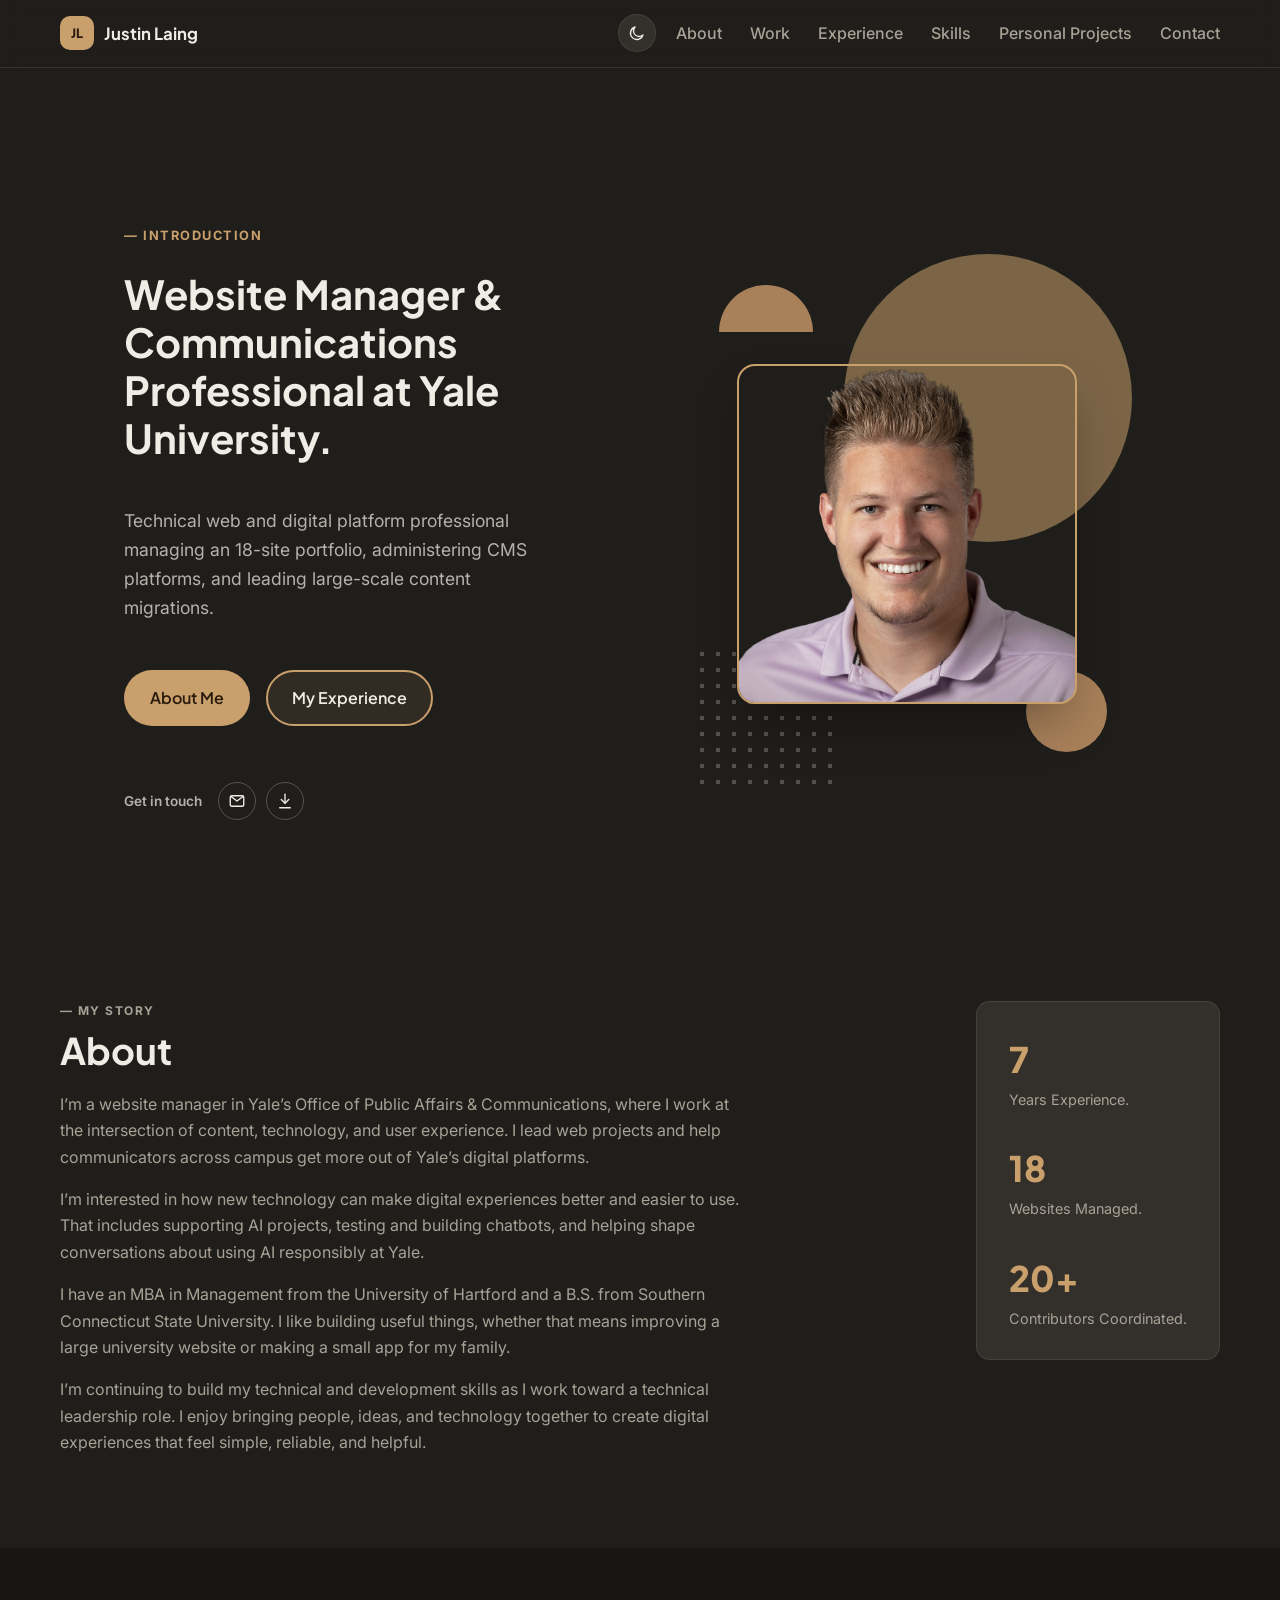
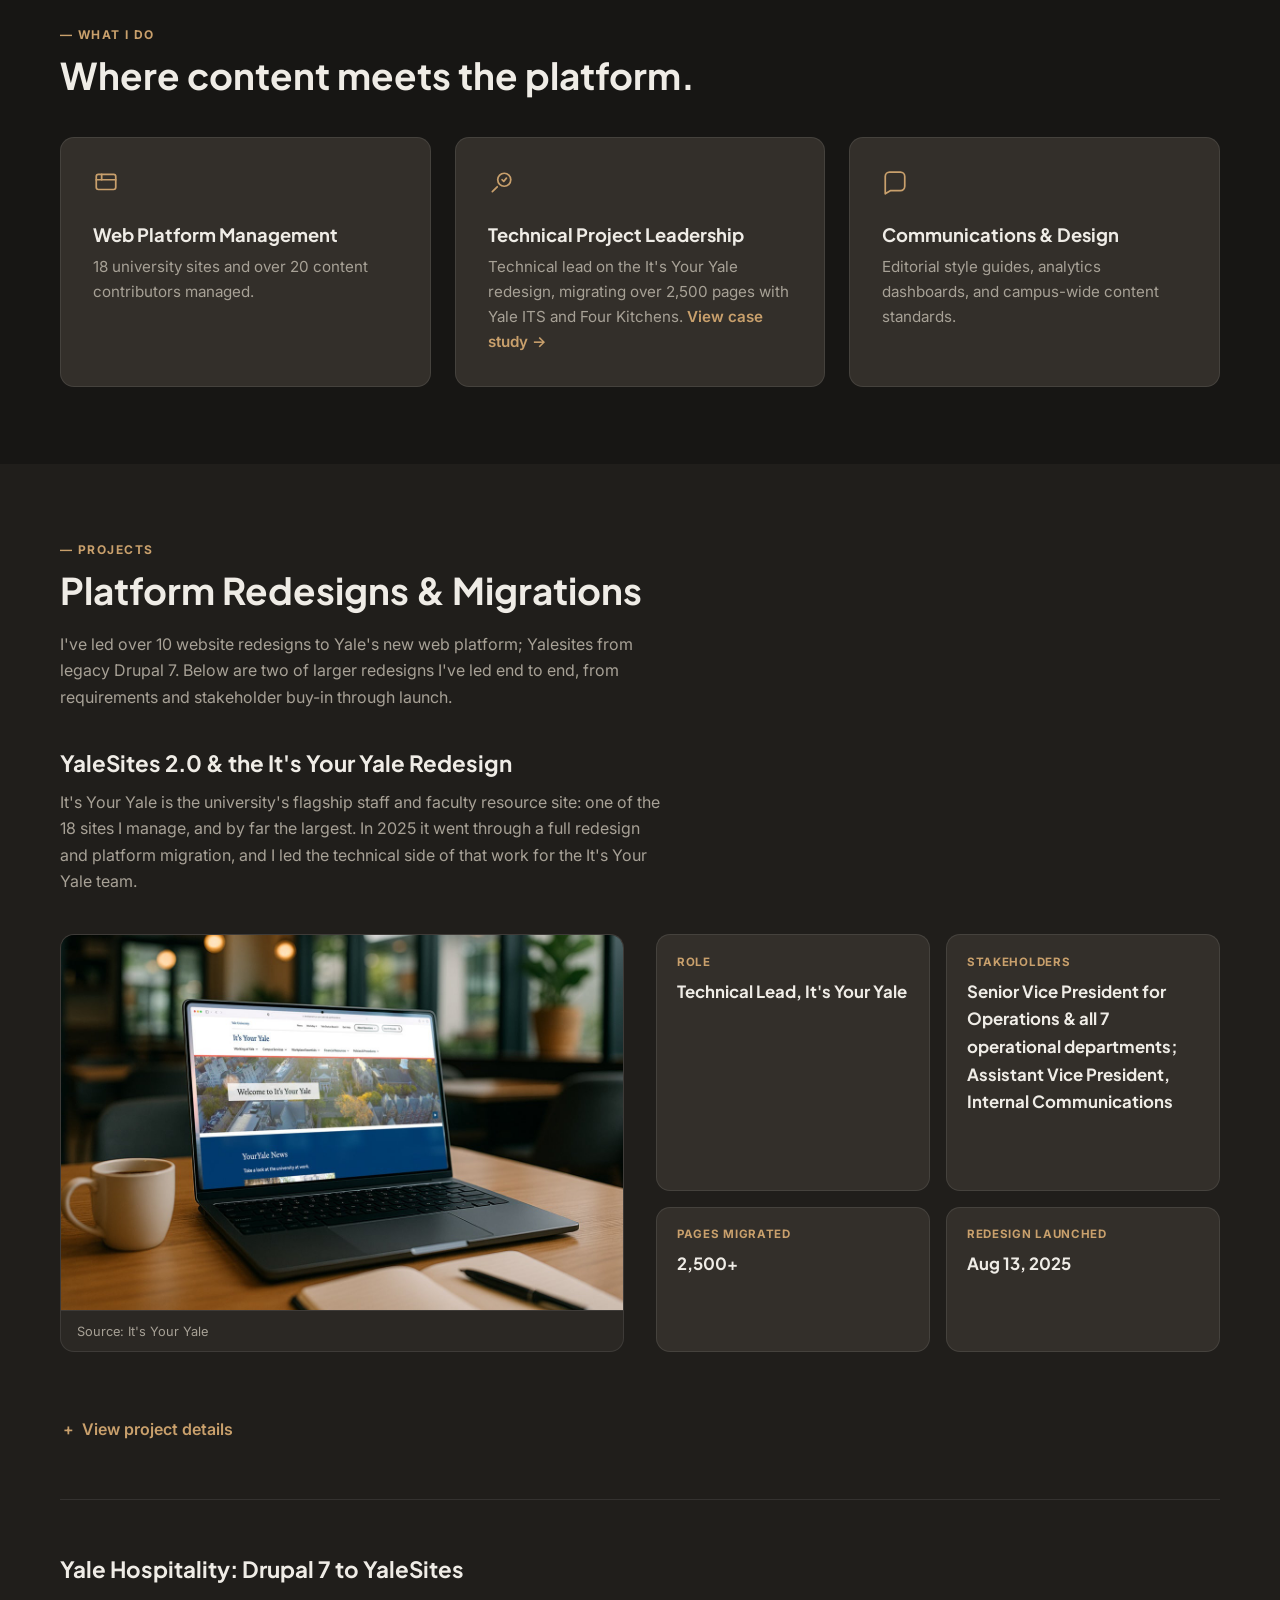
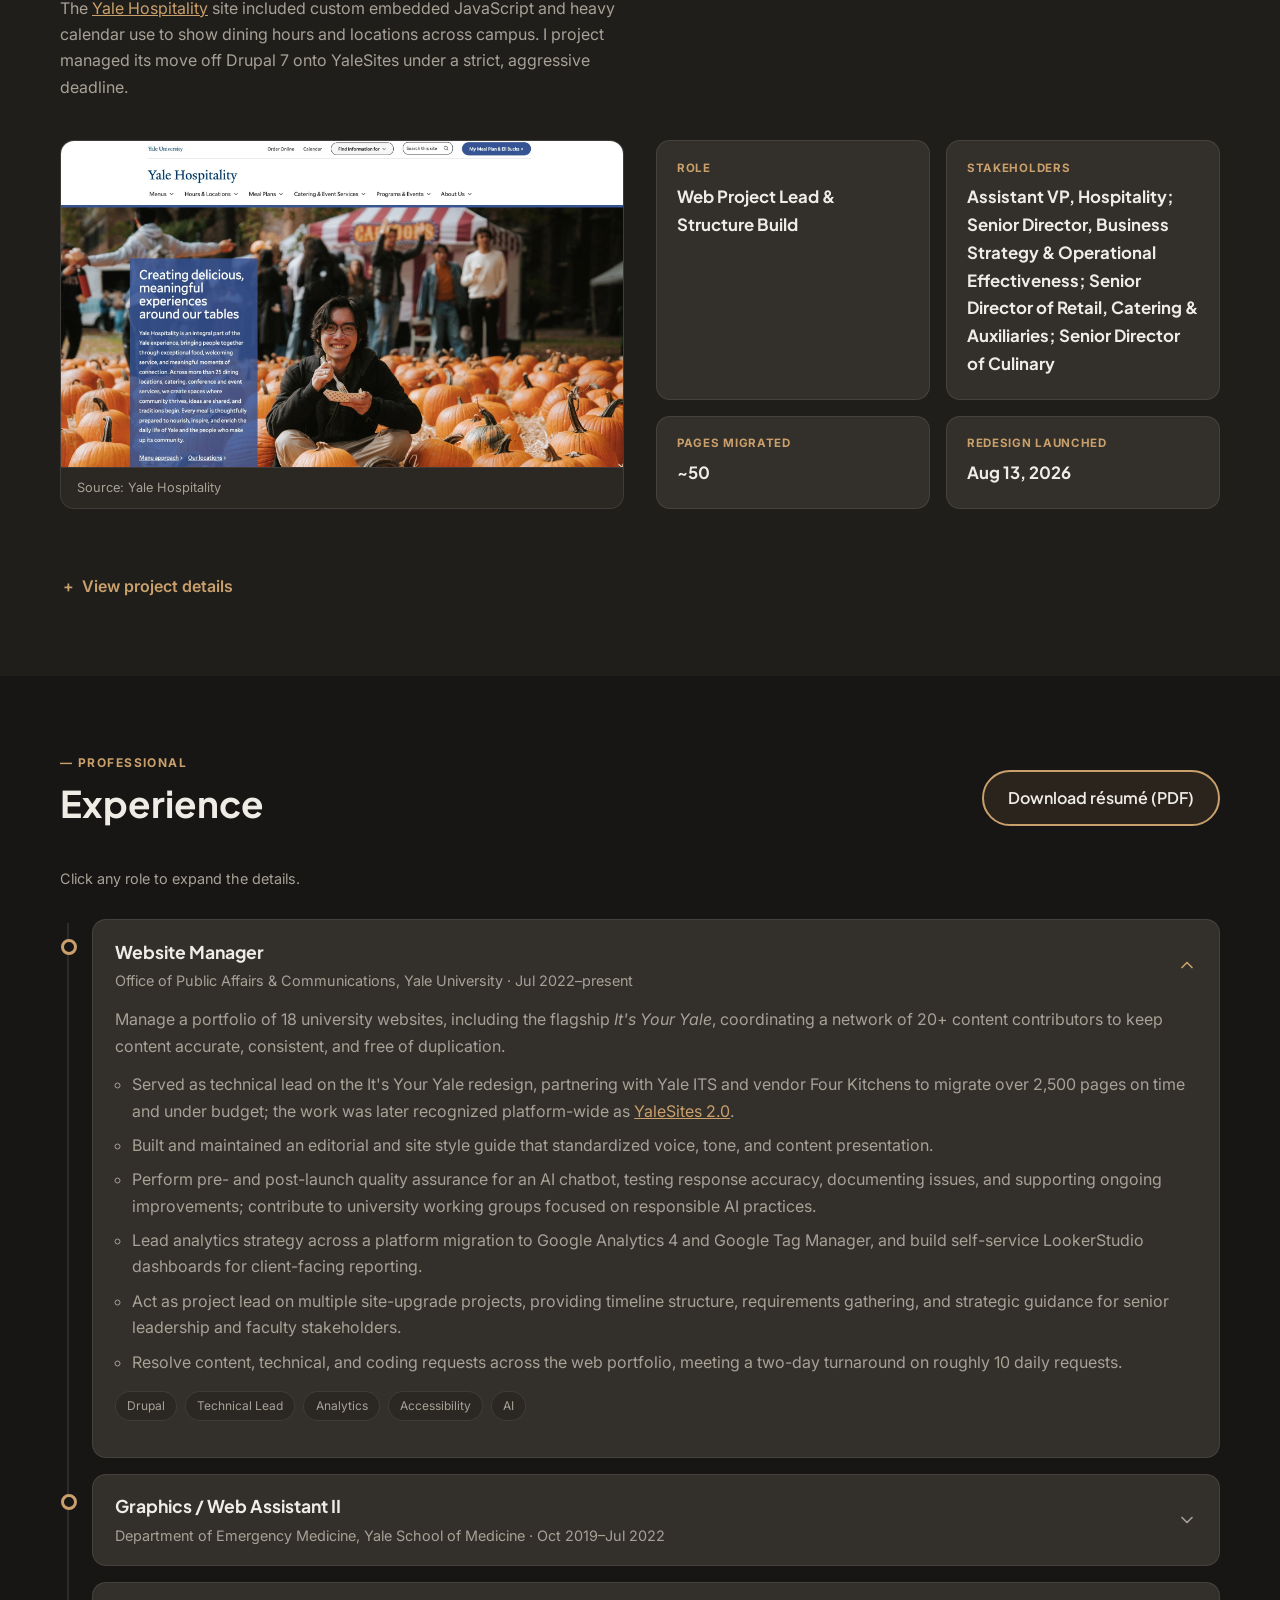
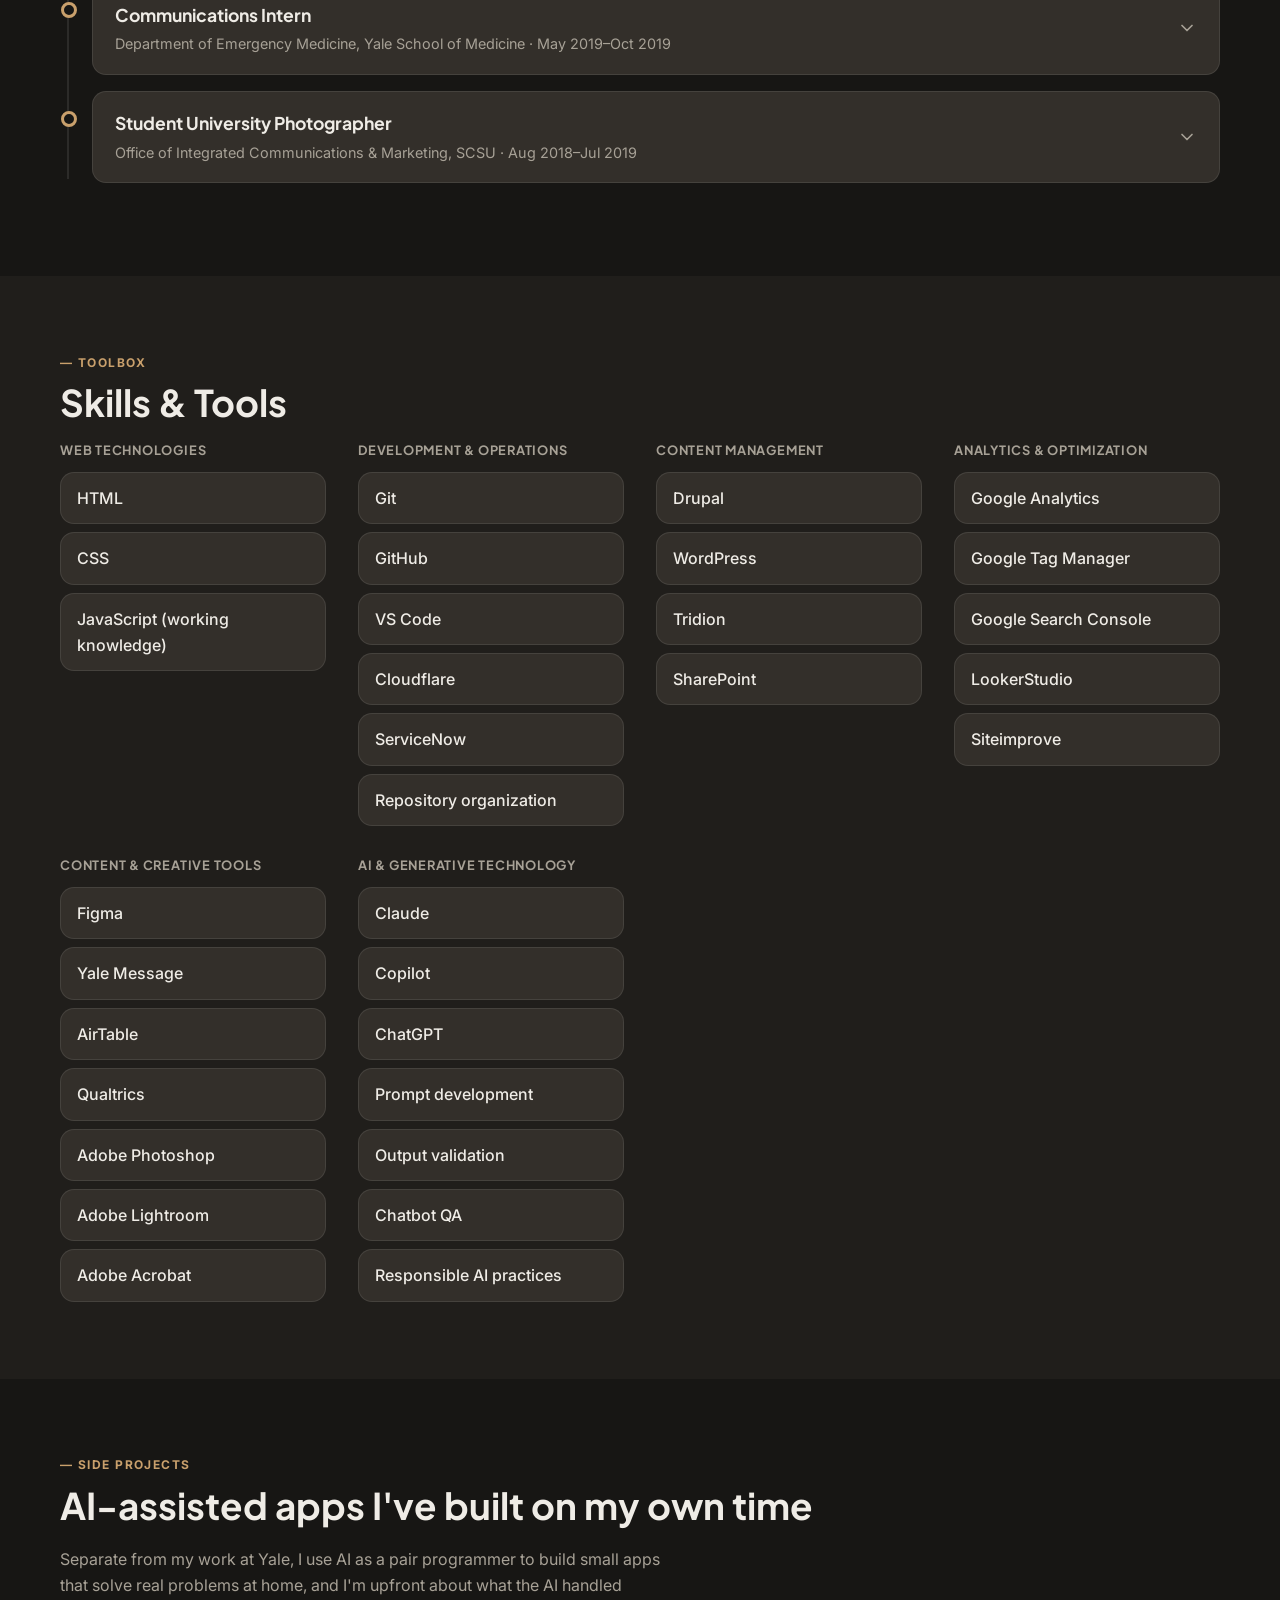
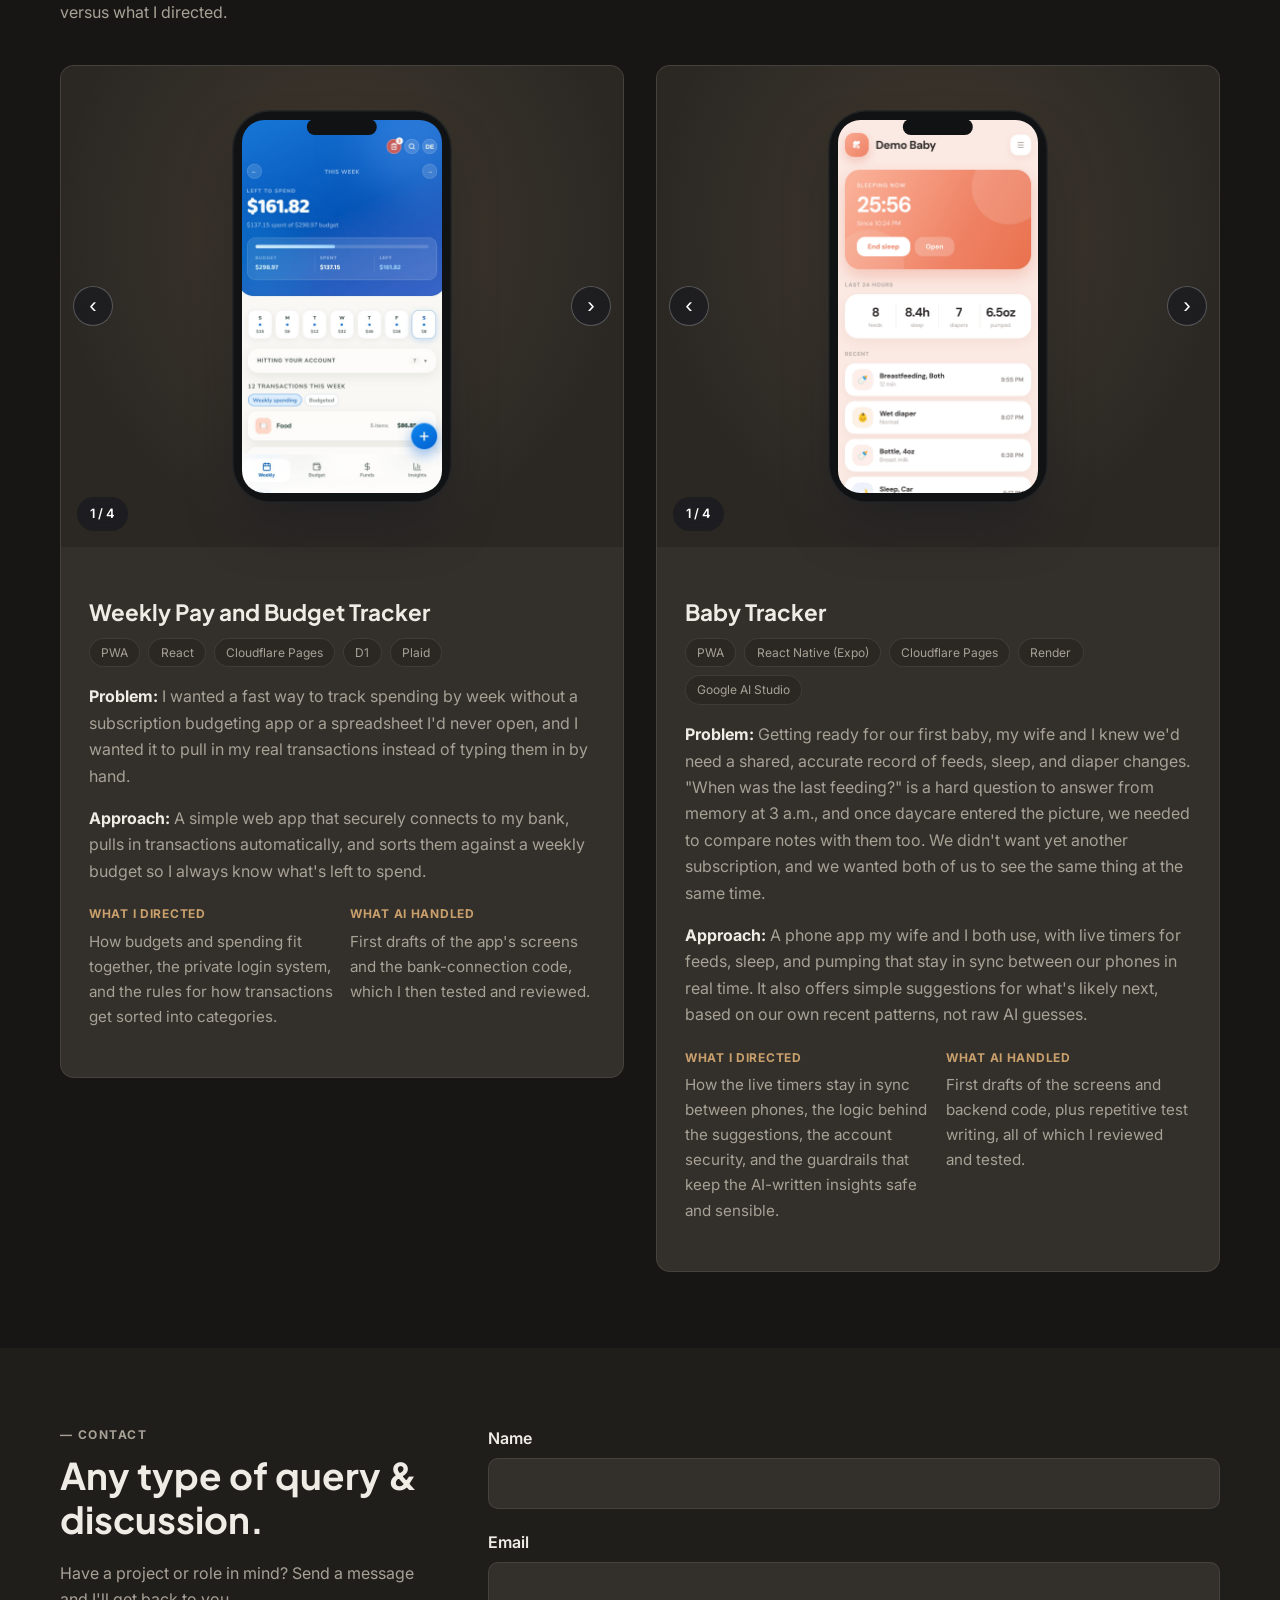
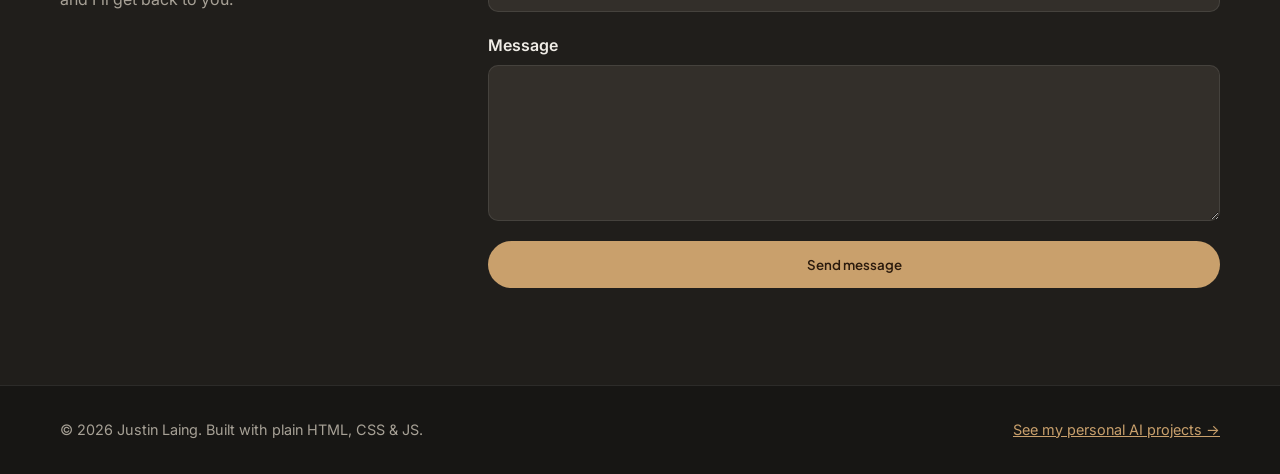
==== commit 6fd8bae9: "Move the stats into a vertical sidebar next to About Merge the standalone stats strip into the About" ====
--- a/index.html
+++ b/index.html
@@ -95,36 +95,31 @@
     </section>
 
     <!-- Stats / currently -->
-    <section class="stats" id="stats" aria-labelledby="stats-h">
-      <div class="container stats__grid">
-        <div class="stats__side">
-          <div class="stats__numbers">
-            <div class="stat">
-              <span class="stat__value">7</span>
-              <span class="stat__label">Years Experience.</span>
-            </div>
-            <div class="stat">
-              <span class="stat__value">18</span>
-              <span class="stat__label">Websites Managed.</span>
-            </div>
-            <div class="stat">
-              <span class="stat__value">20+</span>
-              <span class="stat__label">Contributors Coordinated.</span>
-            </div>
-          </div>
-        </div>
-      </div>
-    </section>
-
-    <!-- About -->
+    <!-- About, with stats stacked alongside -->
     <section class="section" id="about" aria-labelledby="about-h">
-      <div class="container about">
-        <p class="section__kicker">— My Story</p>
-        <h2 id="about-h" class="section__title">About</h2>
+      <div class="container about__layout">
+        <div class="about">
+          <p class="section__kicker">— My Story</p>
+          <h2 id="about-h" class="section__title">About</h2>
           <p>I’m a website manager in Yale’s Office of Public Affairs & Communications, where I work at the intersection of content, technology, and user experience. I lead web projects and help communicators across campus get more out of Yale’s digital platforms.</p>
           <p>I’m interested in how new technology can make digital experiences better and easier to use. That includes supporting AI projects, testing and building chatbots, and helping shape conversations about using AI responsibly at Yale.</p>
           <p>I have an MBA in Management from the University of Hartford and a B.S. from Southern Connecticut State University. I like building useful things, whether that means improving a large university website or making a small app for my family.</p>
           <p>I’m continuing to build my technical and development skills as I work toward a technical leadership role. I enjoy bringing people, ideas, and technology together to create digital experiences that feel simple, reliable, and helpful.</p>
+        </div>
+        <div class="about__stats" id="stats">
+          <div class="stat">
+            <span class="stat__value">7</span>
+            <span class="stat__label">Years Experience.</span>
+          </div>
+          <div class="stat">
+            <span class="stat__value">18</span>
+            <span class="stat__label">Websites Managed.</span>
+          </div>
+          <div class="stat">
+            <span class="stat__value">20+</span>
+            <span class="stat__label">Contributors Coordinated.</span>
+          </div>
+        </div>
       </div>
     </section>
 
--- a/styles.css
+++ b/styles.css
@@ -286,32 +286,15 @@
 }
 .section__intro { color: var(--muted); max-width: 60ch; margin-bottom: 2.5rem; }
 
-/* ---- Stats strip ---- */
-.stats { padding: var(--space) 0; background: var(--bg-alt); border-block: 1px solid var(--border); }
-.stats__grid {
-  display: grid; gap: 3rem; grid-template-columns: 1fr;
-}
-@media (min-width: 860px) {
-  .stats__grid { grid-template-columns: 1fr 1fr; align-items: start; }
-}
-.stats__title { font-size: clamp(1.4rem, 3vw, 1.9rem); }
-.stats__text { color: var(--muted); max-width: 42ch; }
-.stats__link {
-  display: inline-block; font-weight: 600; text-decoration: none;
-  color: var(--accent-text); margin-top: .5rem;
-}
-.stats__link:hover { text-decoration: underline; }
-
-/* No stats numbers to pair with, so let the text column run full width
-   instead of squeezing into the grid's half column. */
-.stats--full .stats__text { max-width: 60ch; }
-.stats__quote {
-  font-family: var(--font-head); font-weight: 600; font-size: 1.2rem;
-  color: var(--text); font-style: normal; margin-bottom: 2rem;
-}
-.stats__numbers {
-  display: grid; gap: 1.5rem;
-  grid-template-columns: repeat(auto-fit, minmax(130px, 1fr));
+/* ---- About, with stats stacked alongside ---- */
+.about__layout { display: grid; gap: 2.5rem; }
+@media (min-width: 760px) {
+  .about__layout { grid-template-columns: 1fr auto; align-items: start; gap: 4rem; }
+}
+.about__stats {
+  display: grid; gap: 1.75rem; align-content: start;
+  padding: 1.75rem 2rem; min-width: 220px;
+  background: var(--bg-panel-alt); border: 1px solid var(--border); border-radius: var(--radius);
 }
 .stat__value {
   display: block; font-family: var(--font-head); font-weight: 800;
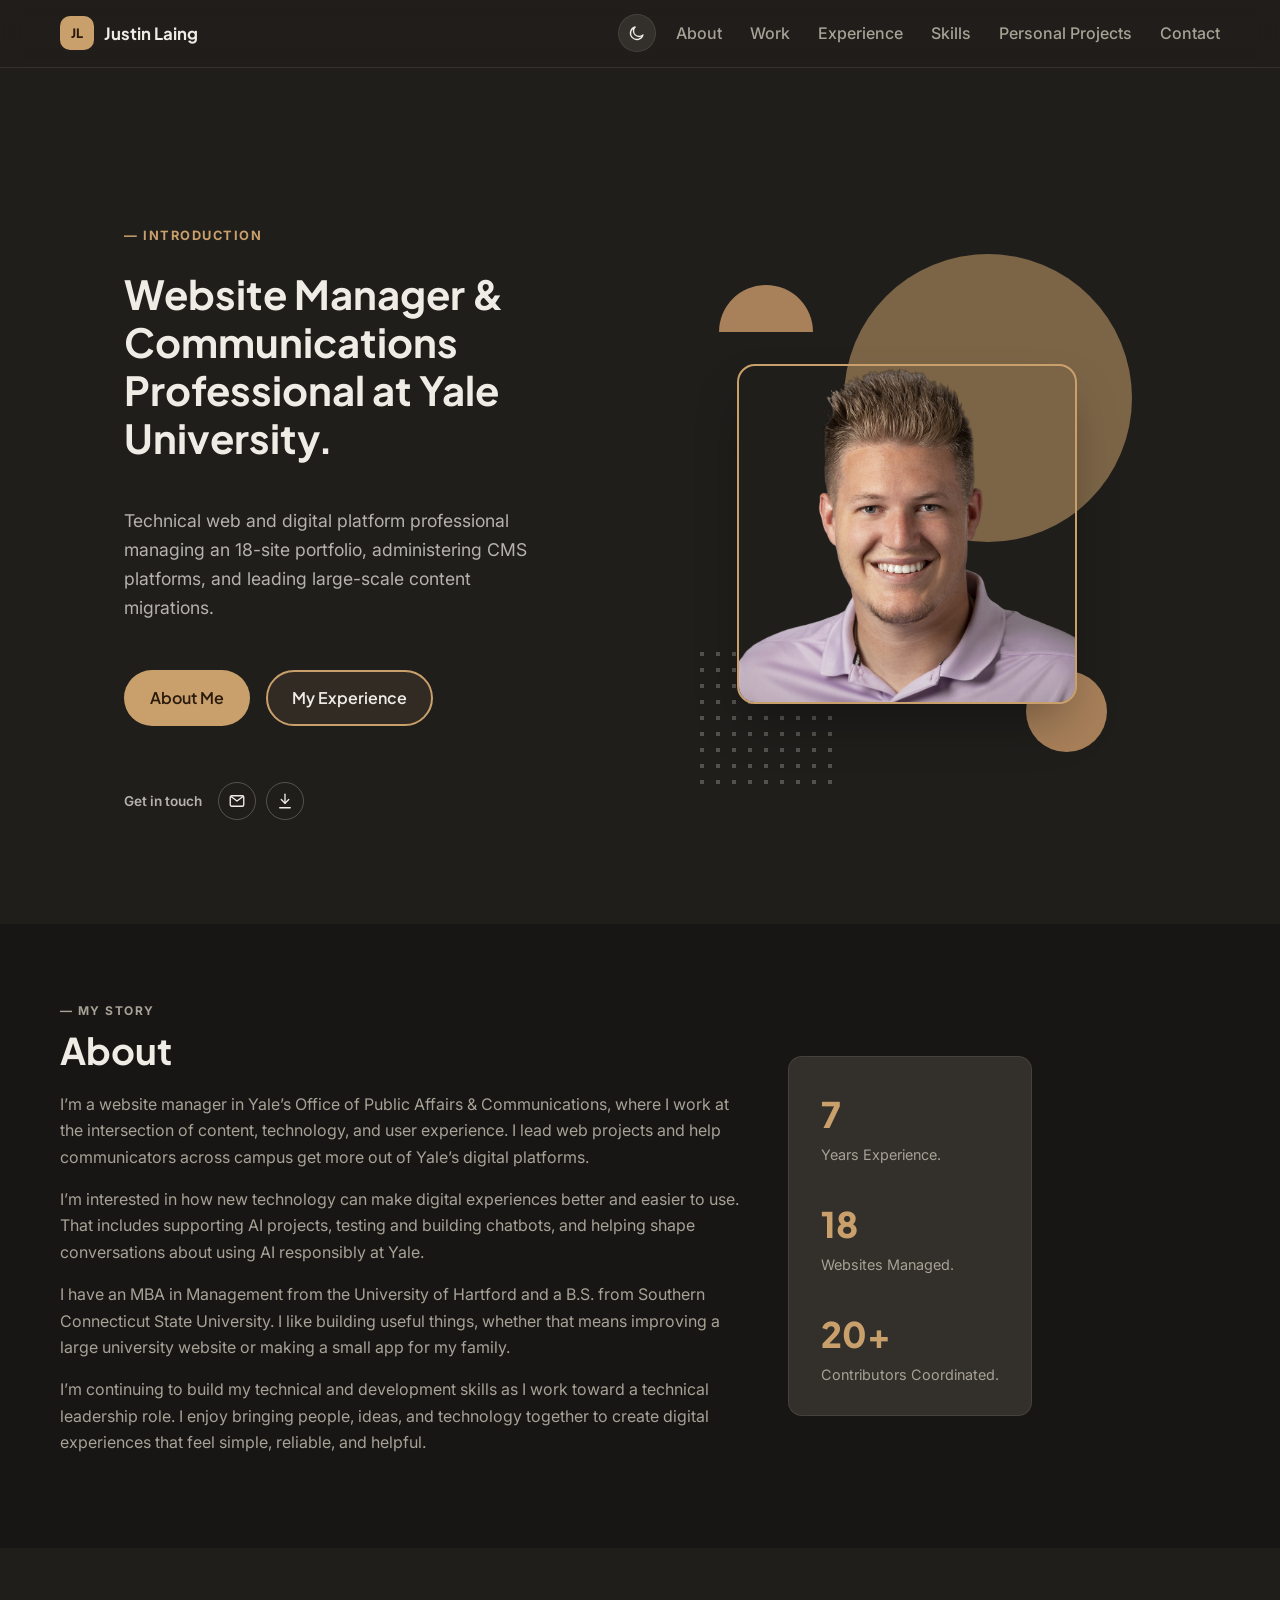
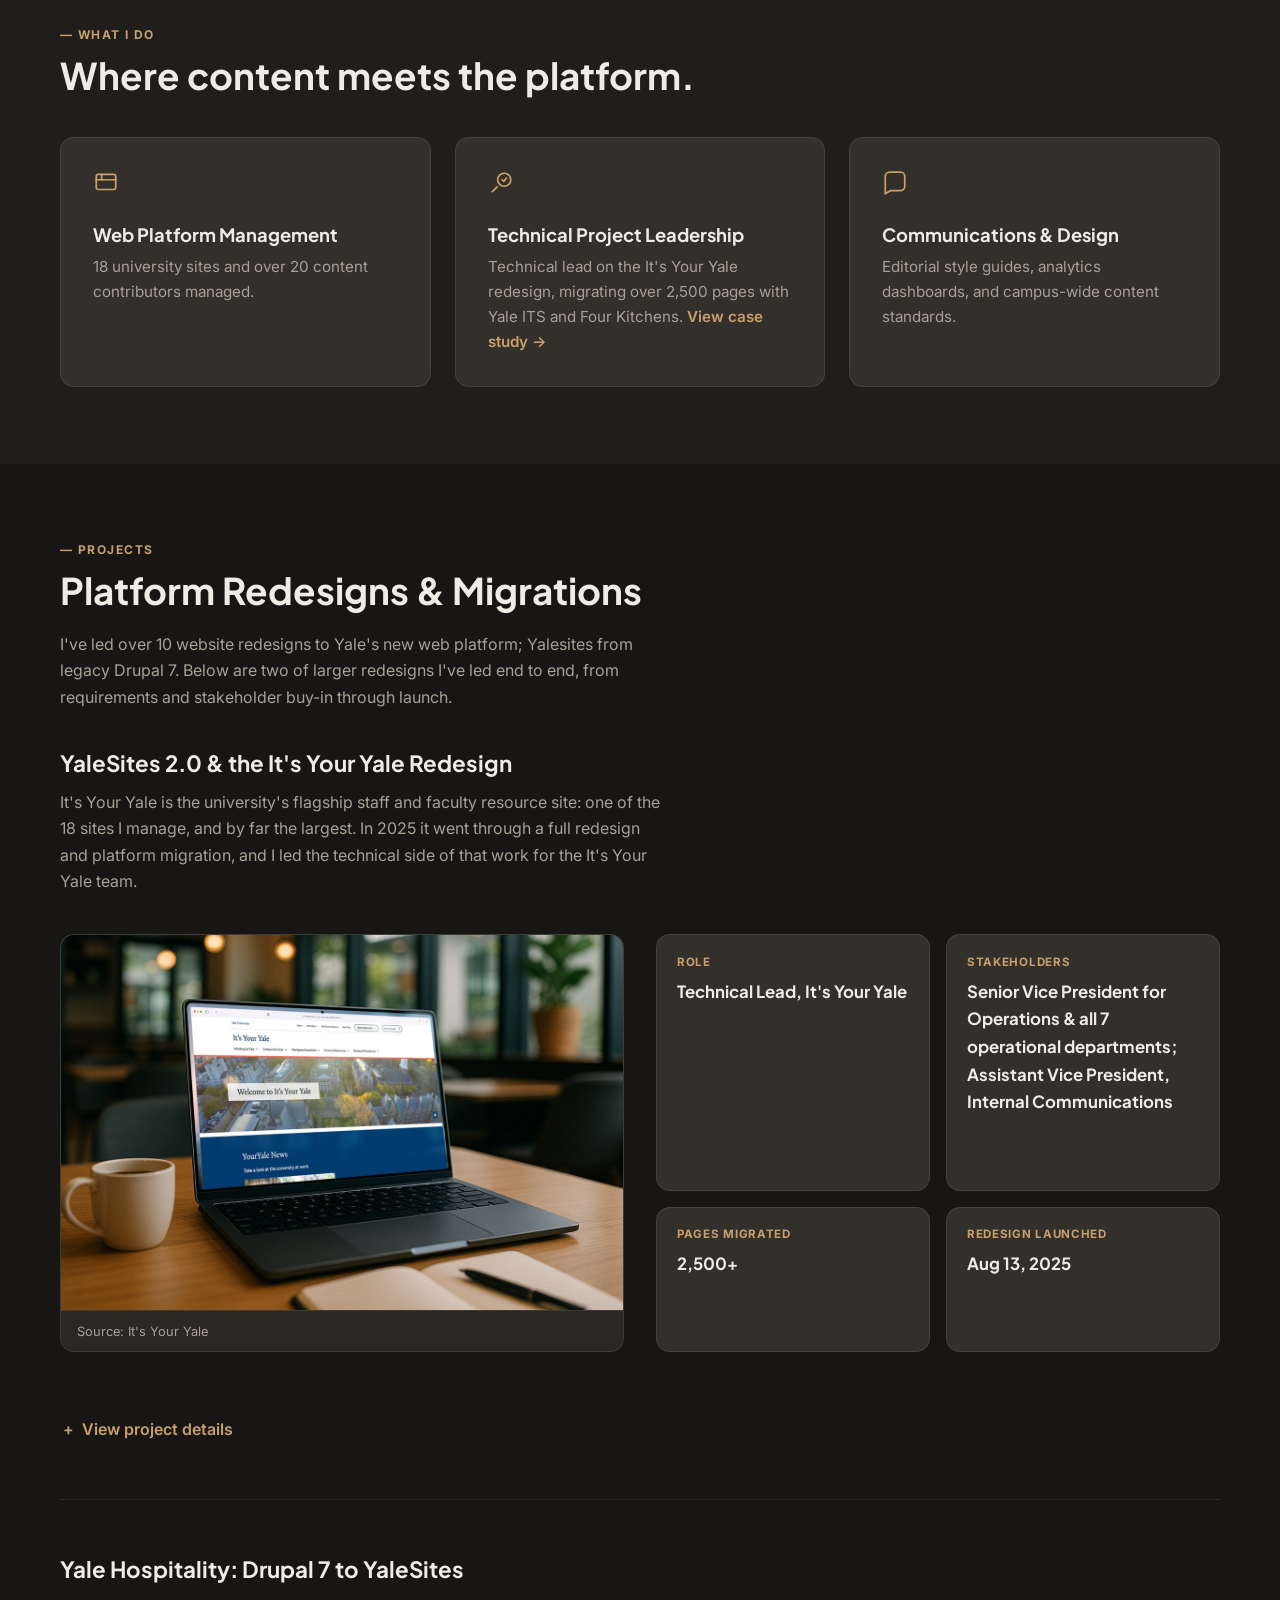
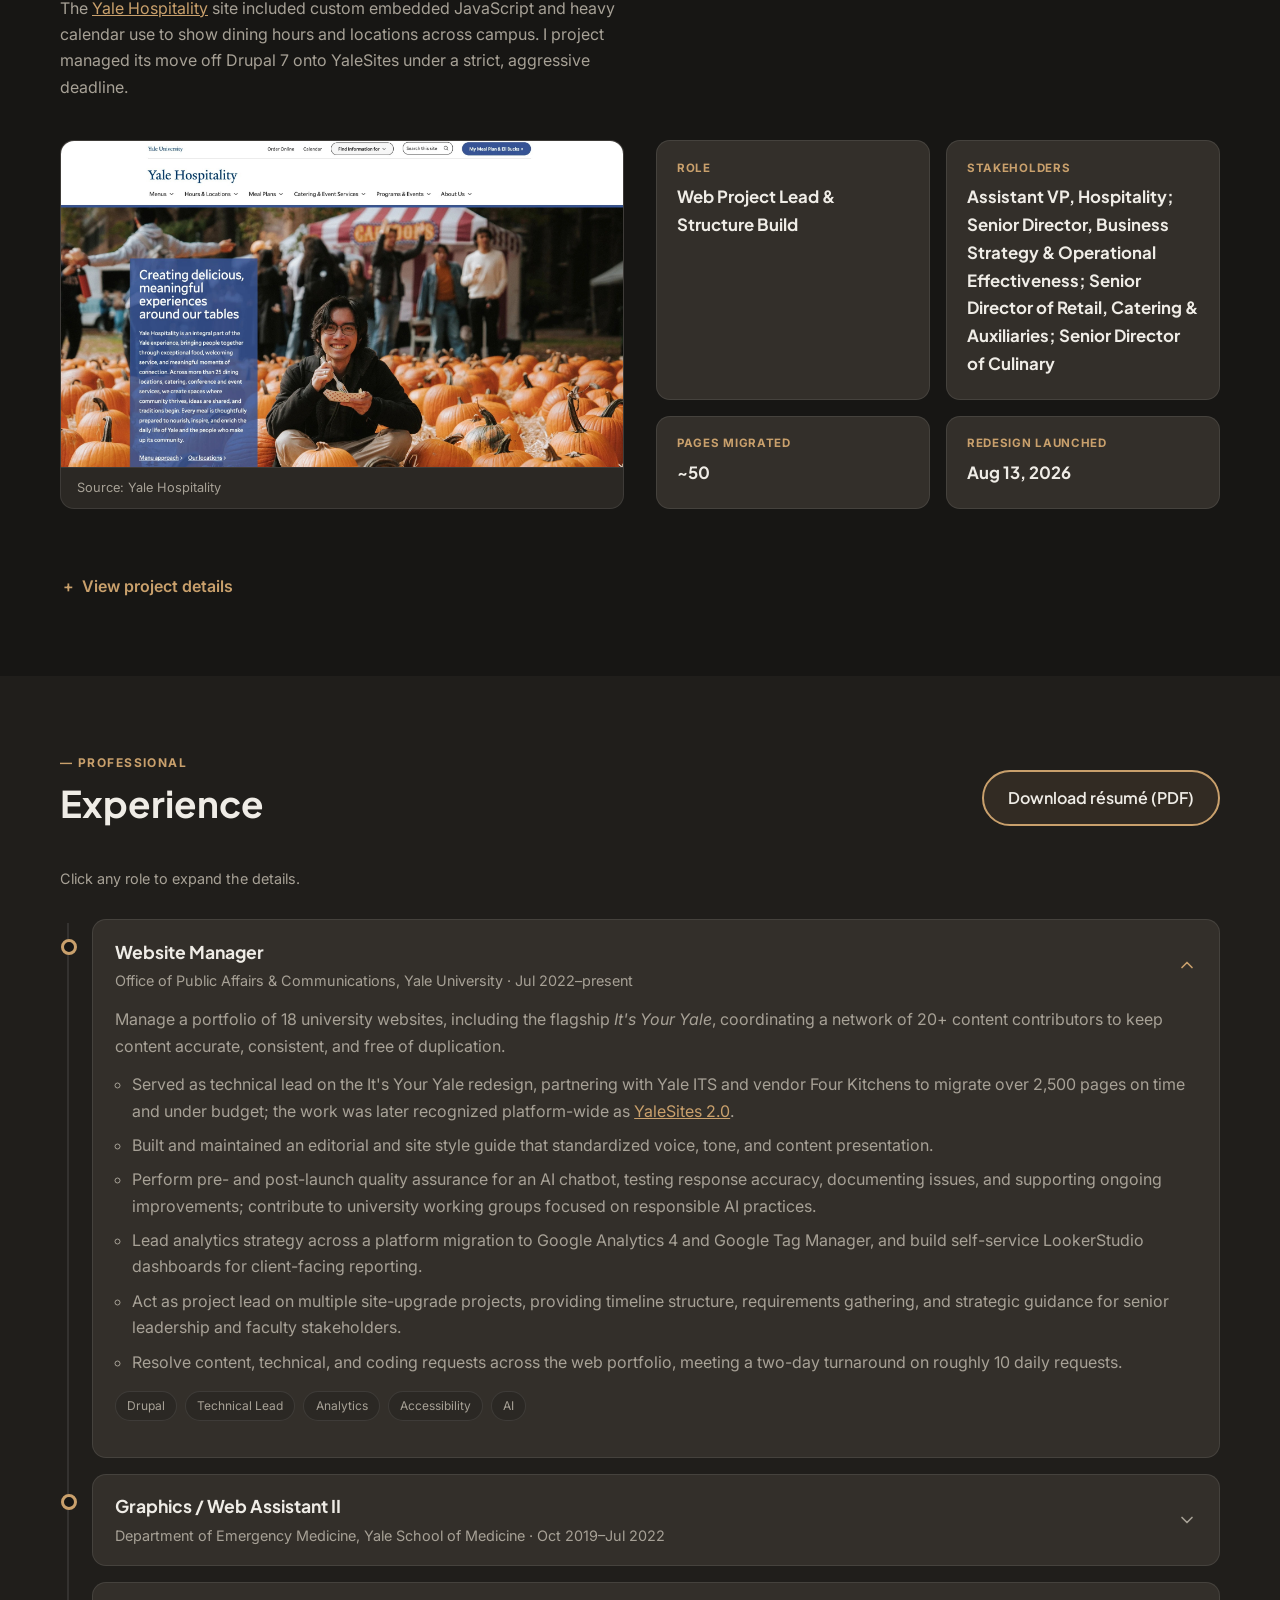
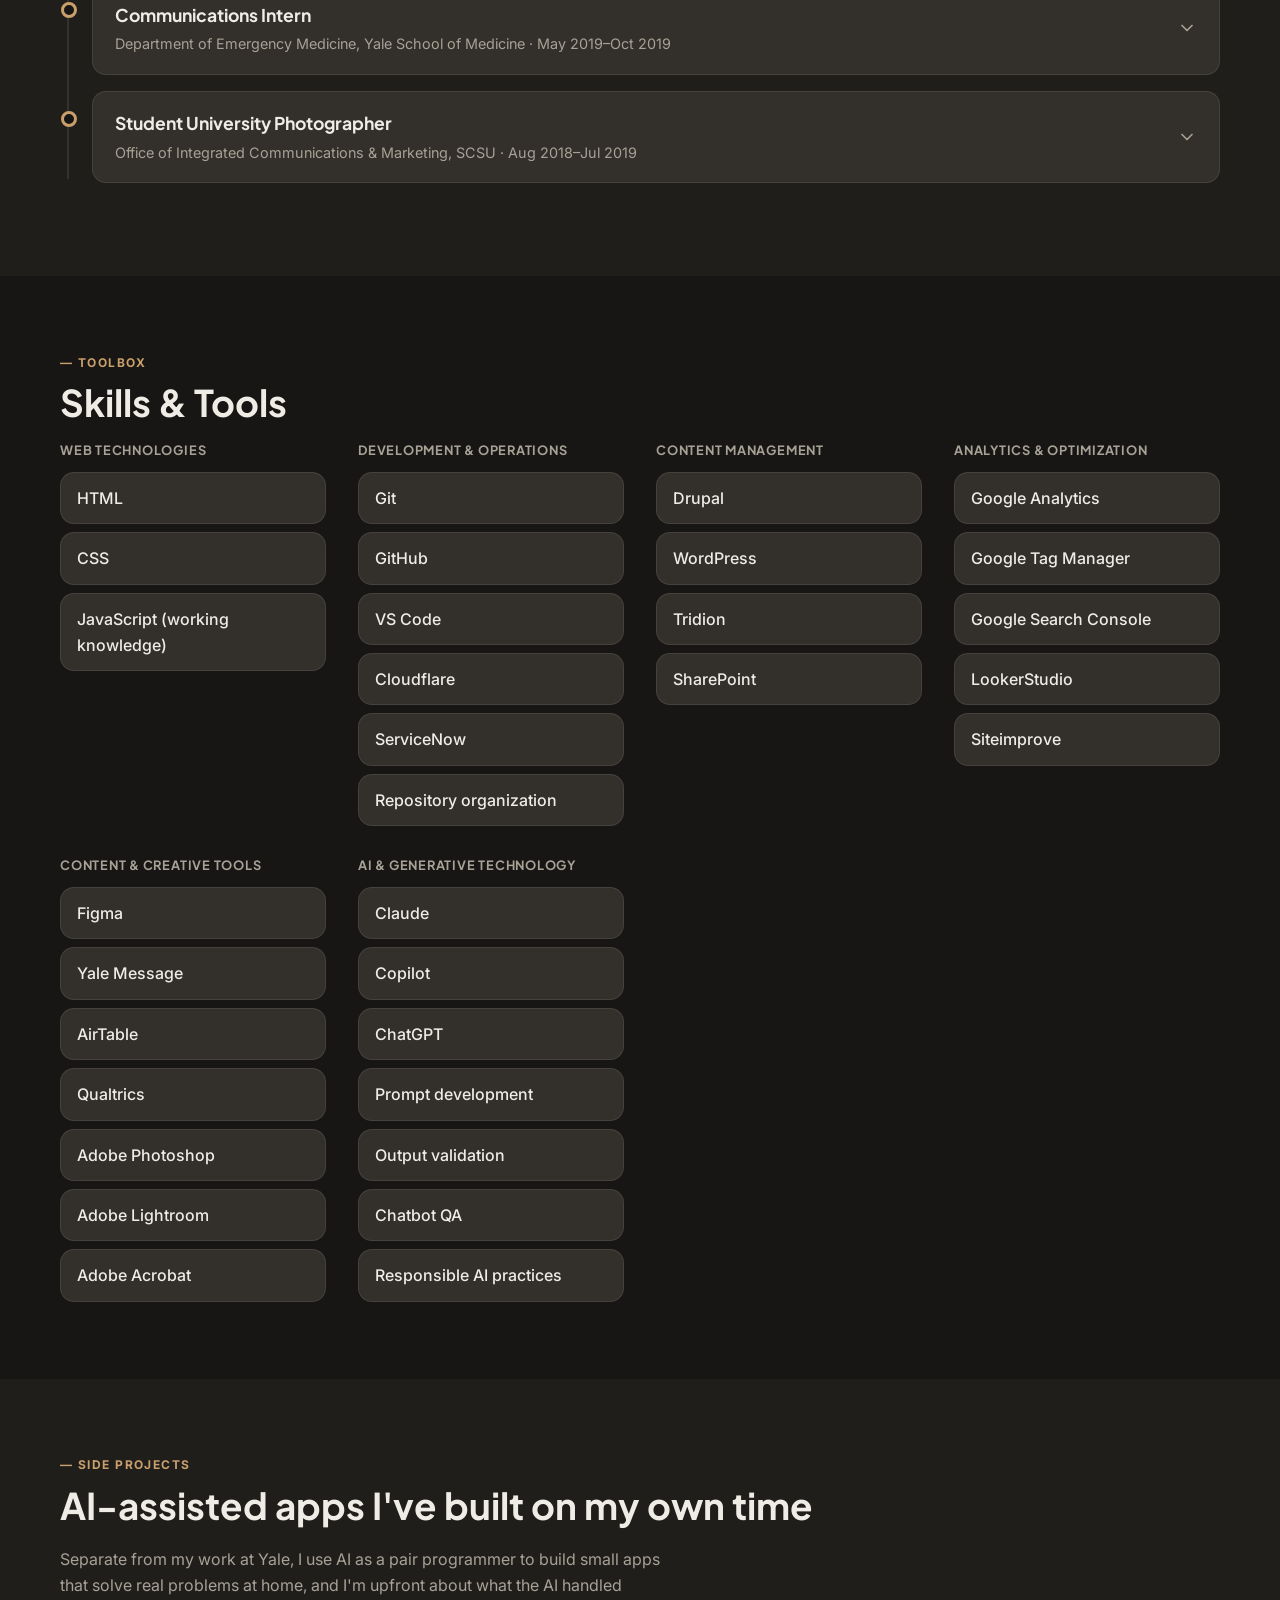
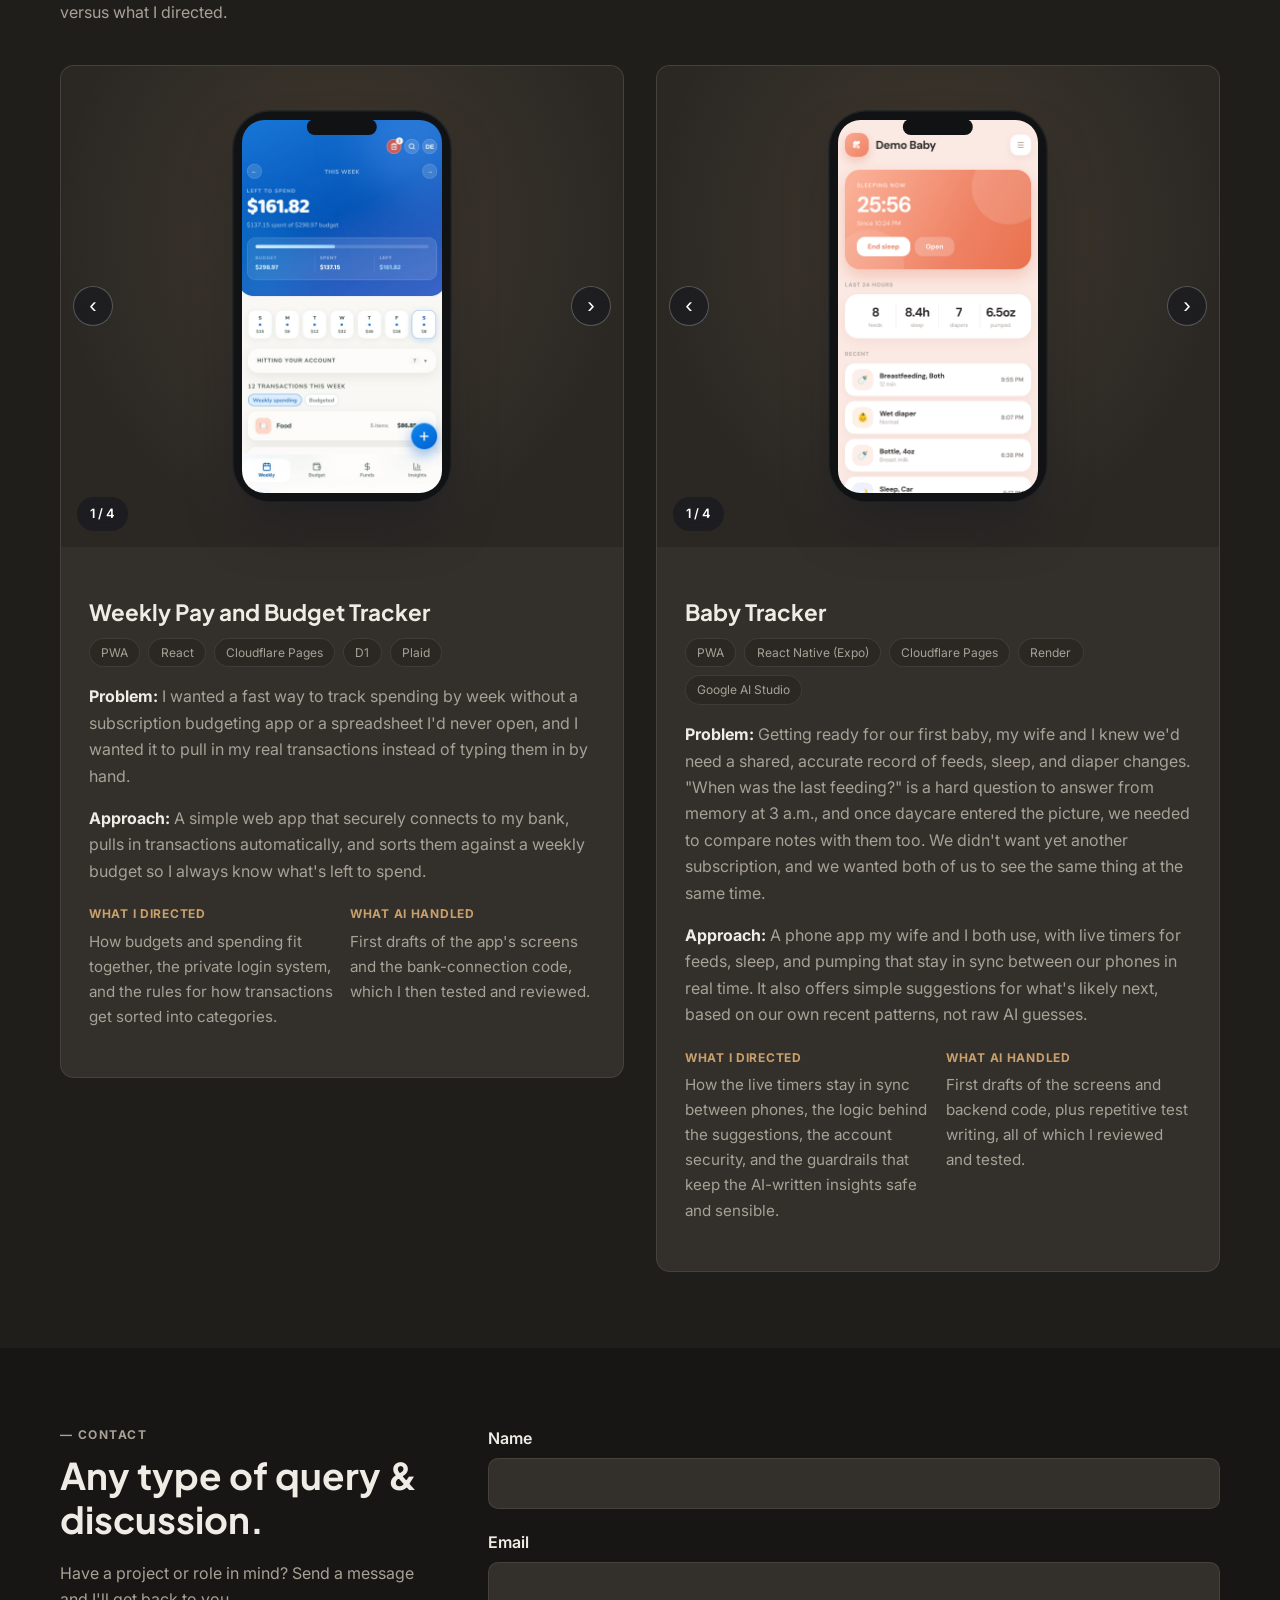
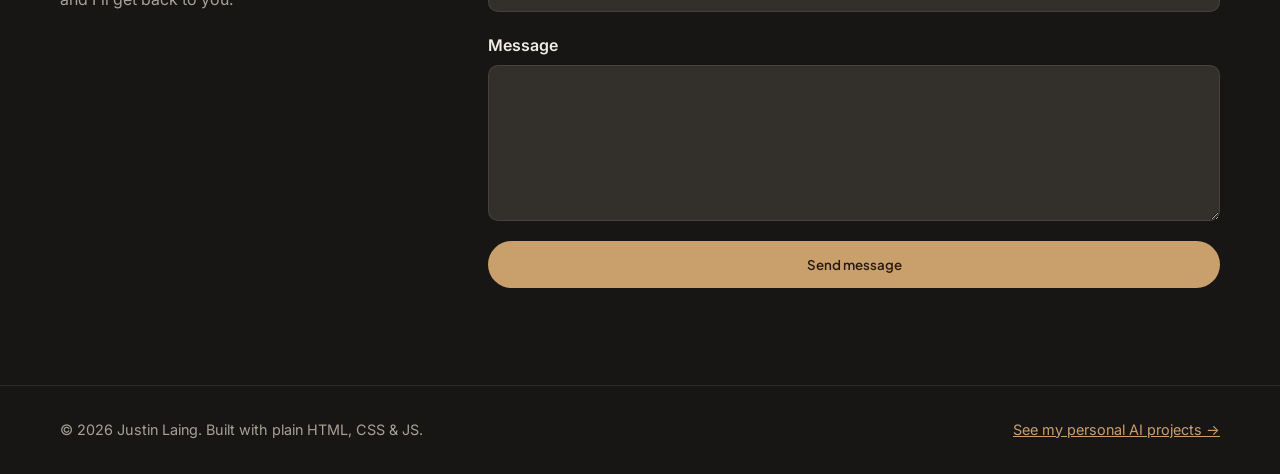
==== commit 5596eb1f: "Shift the alternating section backgrounds to start at About About now carries the alt background, wi" ====
--- a/index.html
+++ b/index.html
@@ -96,7 +96,7 @@
 
     <!-- Stats / currently -->
     <!-- About, with stats stacked alongside -->
-    <section class="section" id="about" aria-labelledby="about-h">
+    <section class="section section--alt" id="about" aria-labelledby="about-h">
       <div class="container about__layout">
         <div class="about">
           <p class="section__kicker">— My Story</p>
@@ -124,7 +124,7 @@
     </section>
 
     <!-- Services / what I do -->
-    <section class="services section--alt" aria-labelledby="services-h">
+    <section class="services" aria-labelledby="services-h">
       <div class="container">
         <p class="section__kicker">— What I Do</p>
         <h2 id="services-h" class="section__title">Where content meets the platform.</h2>
@@ -149,7 +149,7 @@
     </section>
 
     <!-- Case study: It's Your Yale redesign / YaleSites 2.0 -->
-    <section class="section portfolio" id="work" aria-labelledby="work-h">
+    <section class="section section--alt portfolio" id="work" aria-labelledby="work-h">
       <div class="container">
         <p class="section__kicker">— Projects</p>
         <h2 id="work-h" class="section__title">Platform Redesigns &amp; Migrations</h2>
@@ -274,7 +274,7 @@
     </section>
 
     <!-- Experience: interactive timeline -->
-    <section class="section section--alt" id="experience" aria-labelledby="experience-h">
+    <section class="section" id="experience" aria-labelledby="experience-h">
       <div class="container">
         <div class="exp__head">
           <div>
@@ -379,7 +379,7 @@
     </section>
 
     <!-- Skills -->
-    <section class="section" id="skills" aria-labelledby="skills-h">
+    <section class="section section--alt" id="skills" aria-labelledby="skills-h">
       <div class="container">
         <p class="section__kicker">— Toolbox</p>
         <h2 id="skills-h" class="section__title">Skills &amp; Tools</h2>
@@ -451,7 +451,7 @@
     </section>
 
     <!-- Personal projects: AI-built apps -->
-    <section class="section section--alt" id="personal-projects" aria-labelledby="personal-projects-h">
+    <section class="section" id="personal-projects" aria-labelledby="personal-projects-h">
       <div class="container">
         <p class="section__kicker">— Side Projects</p>
         <h2 id="personal-projects-h" class="section__title">AI-assisted apps I've built on my own time</h2>
@@ -534,7 +534,7 @@
     </section>
 
     <!-- Contact -->
-    <section class="section contact" id="contact" aria-labelledby="contact-h">
+    <section class="section section--alt contact" id="contact" aria-labelledby="contact-h">
       <div class="container contact__grid">
         <div class="contact__intro">
           <p class="section__kicker">— Contact</p>
--- a/styles.css
+++ b/styles.css
@@ -287,13 +287,14 @@
 .section__intro { color: var(--muted); max-width: 60ch; margin-bottom: 2.5rem; }
 
 /* ---- About, with stats stacked alongside ---- */
-.about__layout { display: grid; gap: 2.5rem; }
+.about__layout { display: flex; flex-direction: column; gap: 2.5rem; }
 @media (min-width: 760px) {
-  .about__layout { grid-template-columns: 1fr auto; align-items: start; gap: 4rem; }
+  .about__layout { flex-direction: row; align-items: center; gap: 3rem; }
+  .about { flex: 0 1 auto; min-width: 0; }
 }
 .about__stats {
   display: grid; gap: 1.75rem; align-content: start;
-  padding: 1.75rem 2rem; min-width: 220px;
+  padding: 1.75rem 2rem; min-width: 220px; flex: none;
   background: var(--bg-panel-alt); border: 1px solid var(--border); border-radius: var(--radius);
 }
 .stat__value {
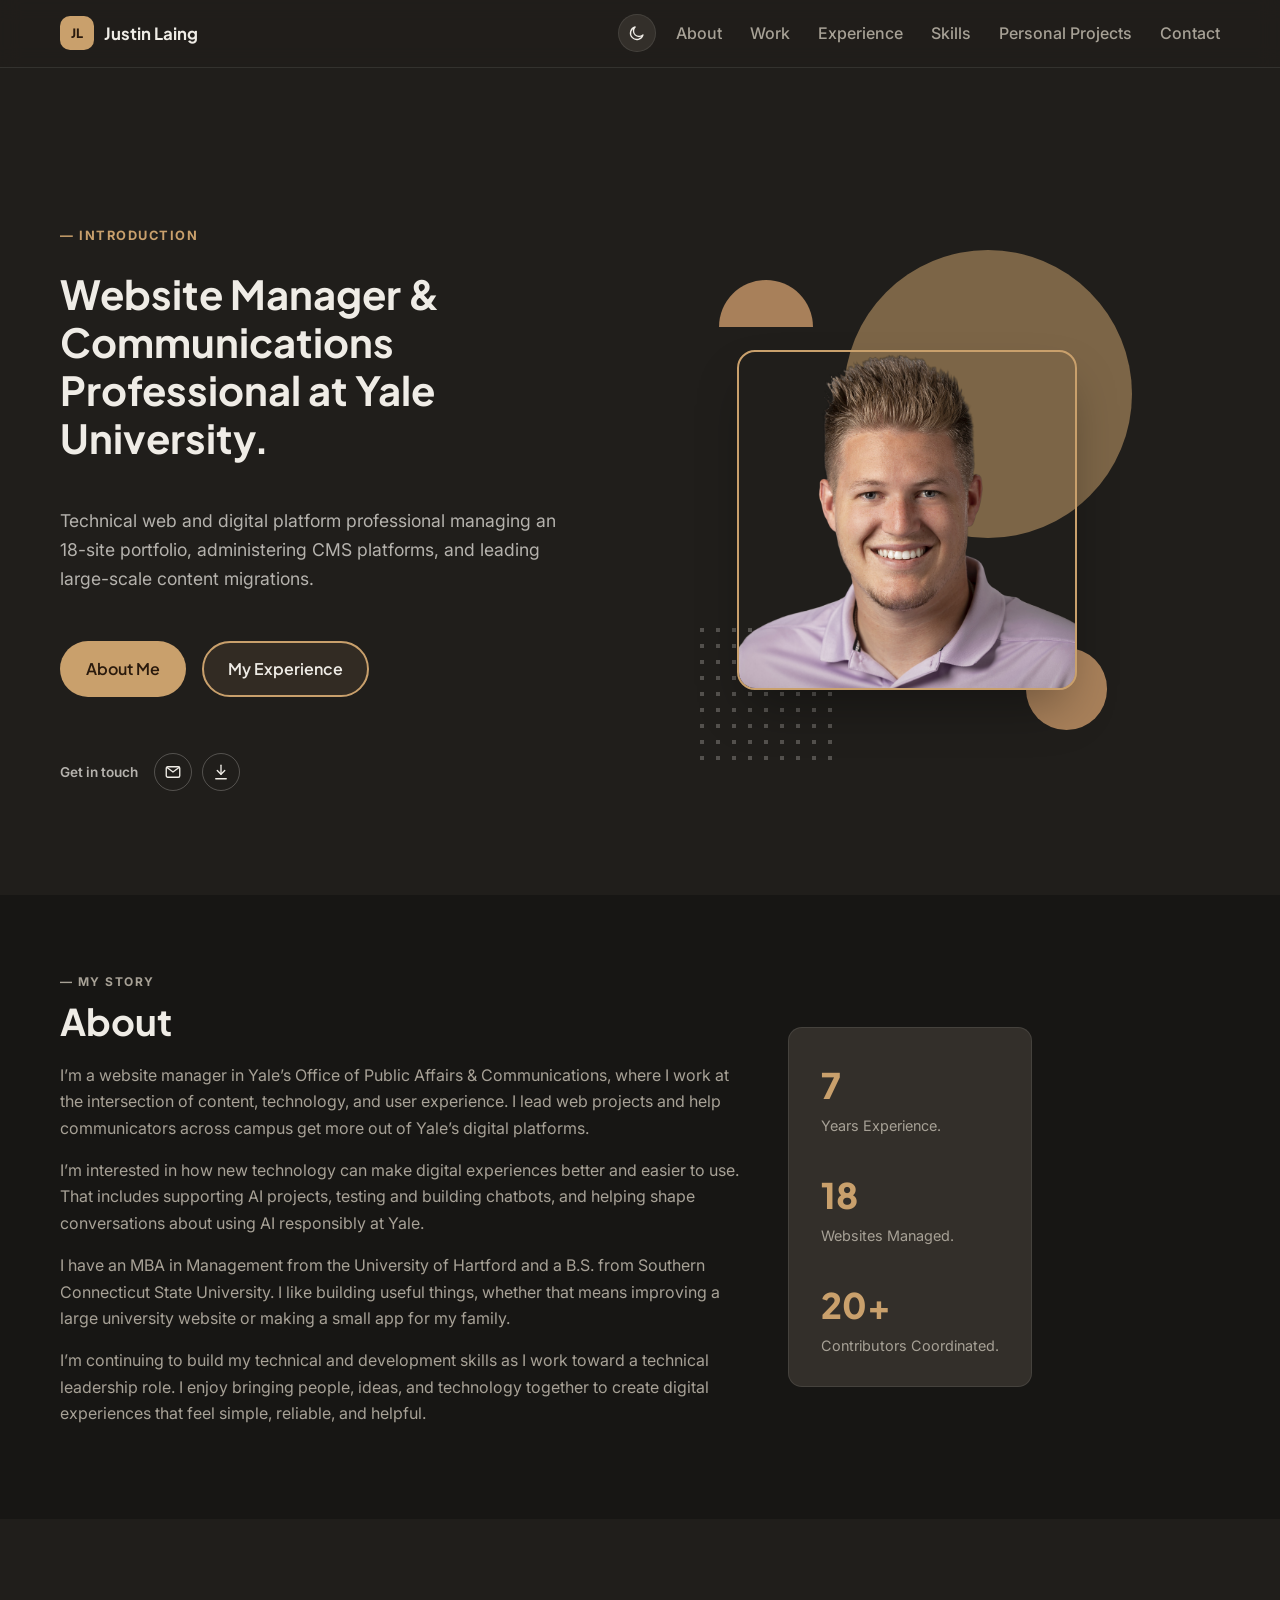
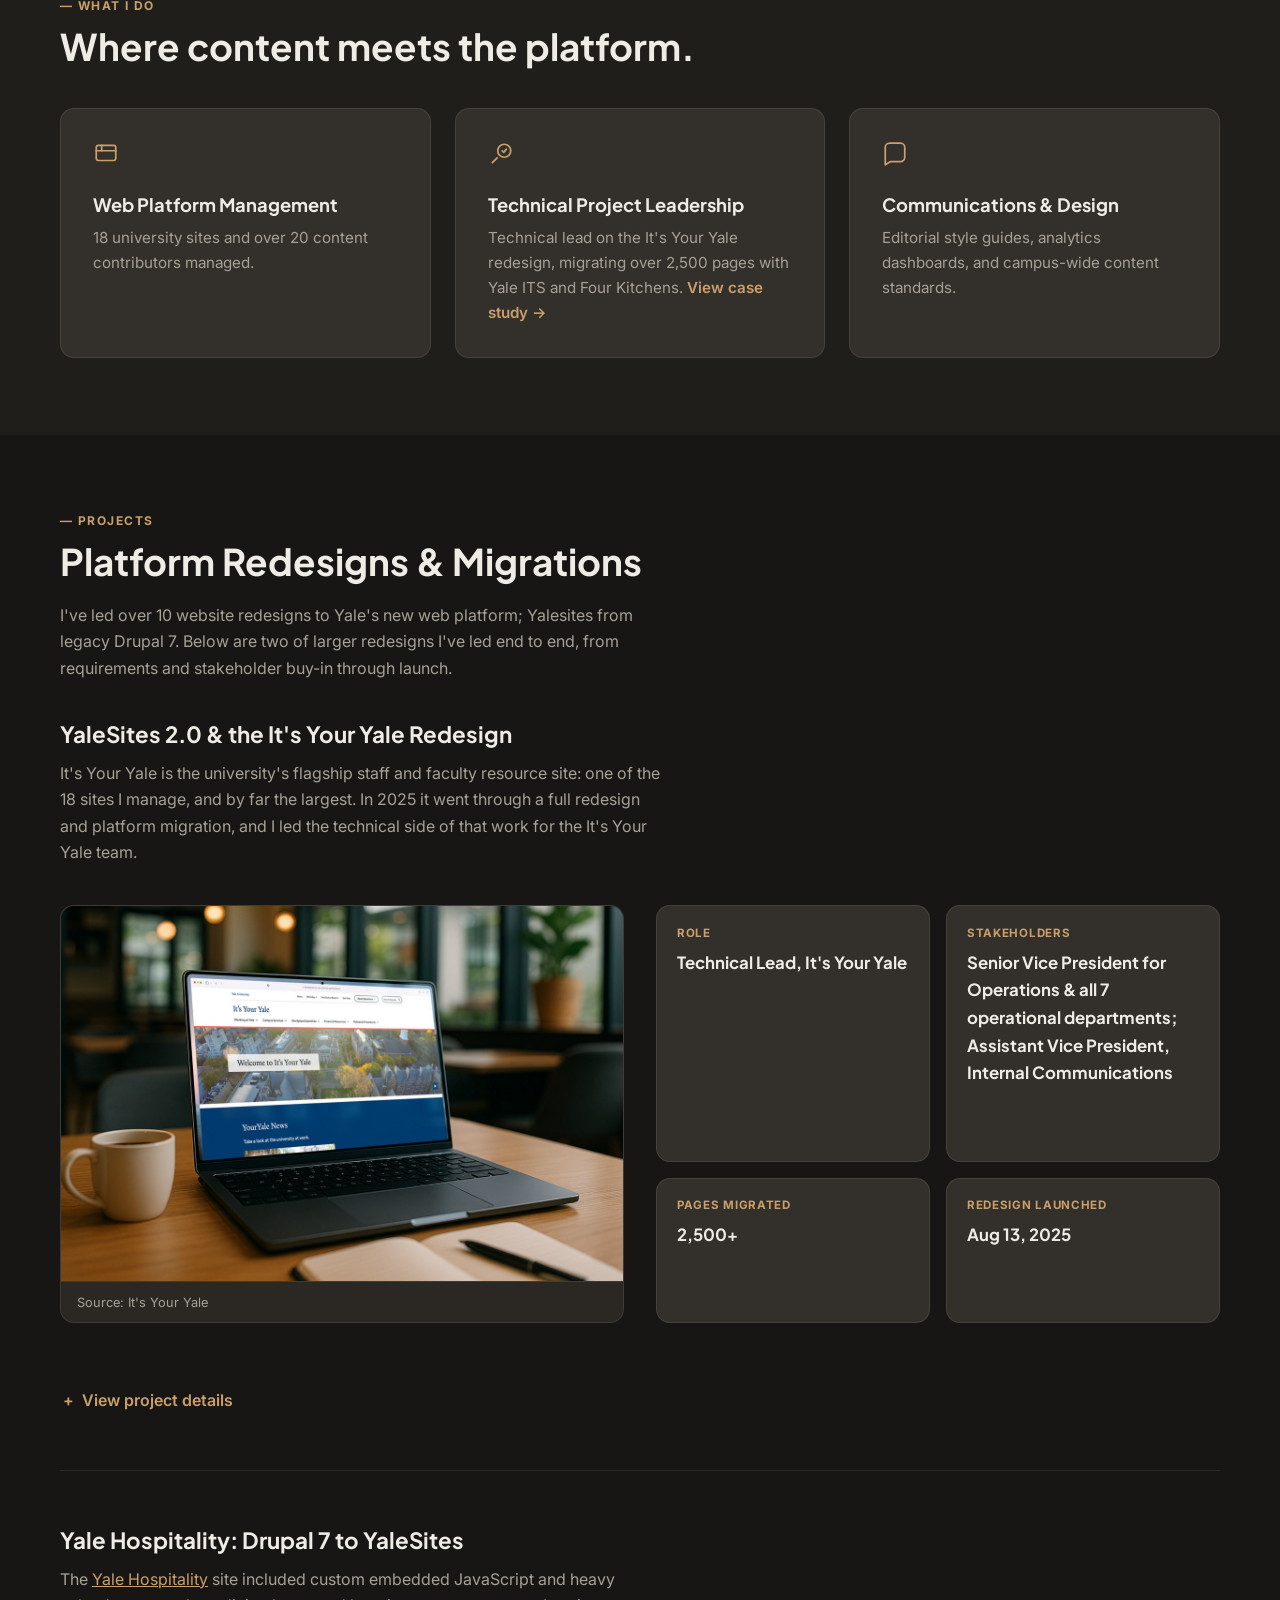
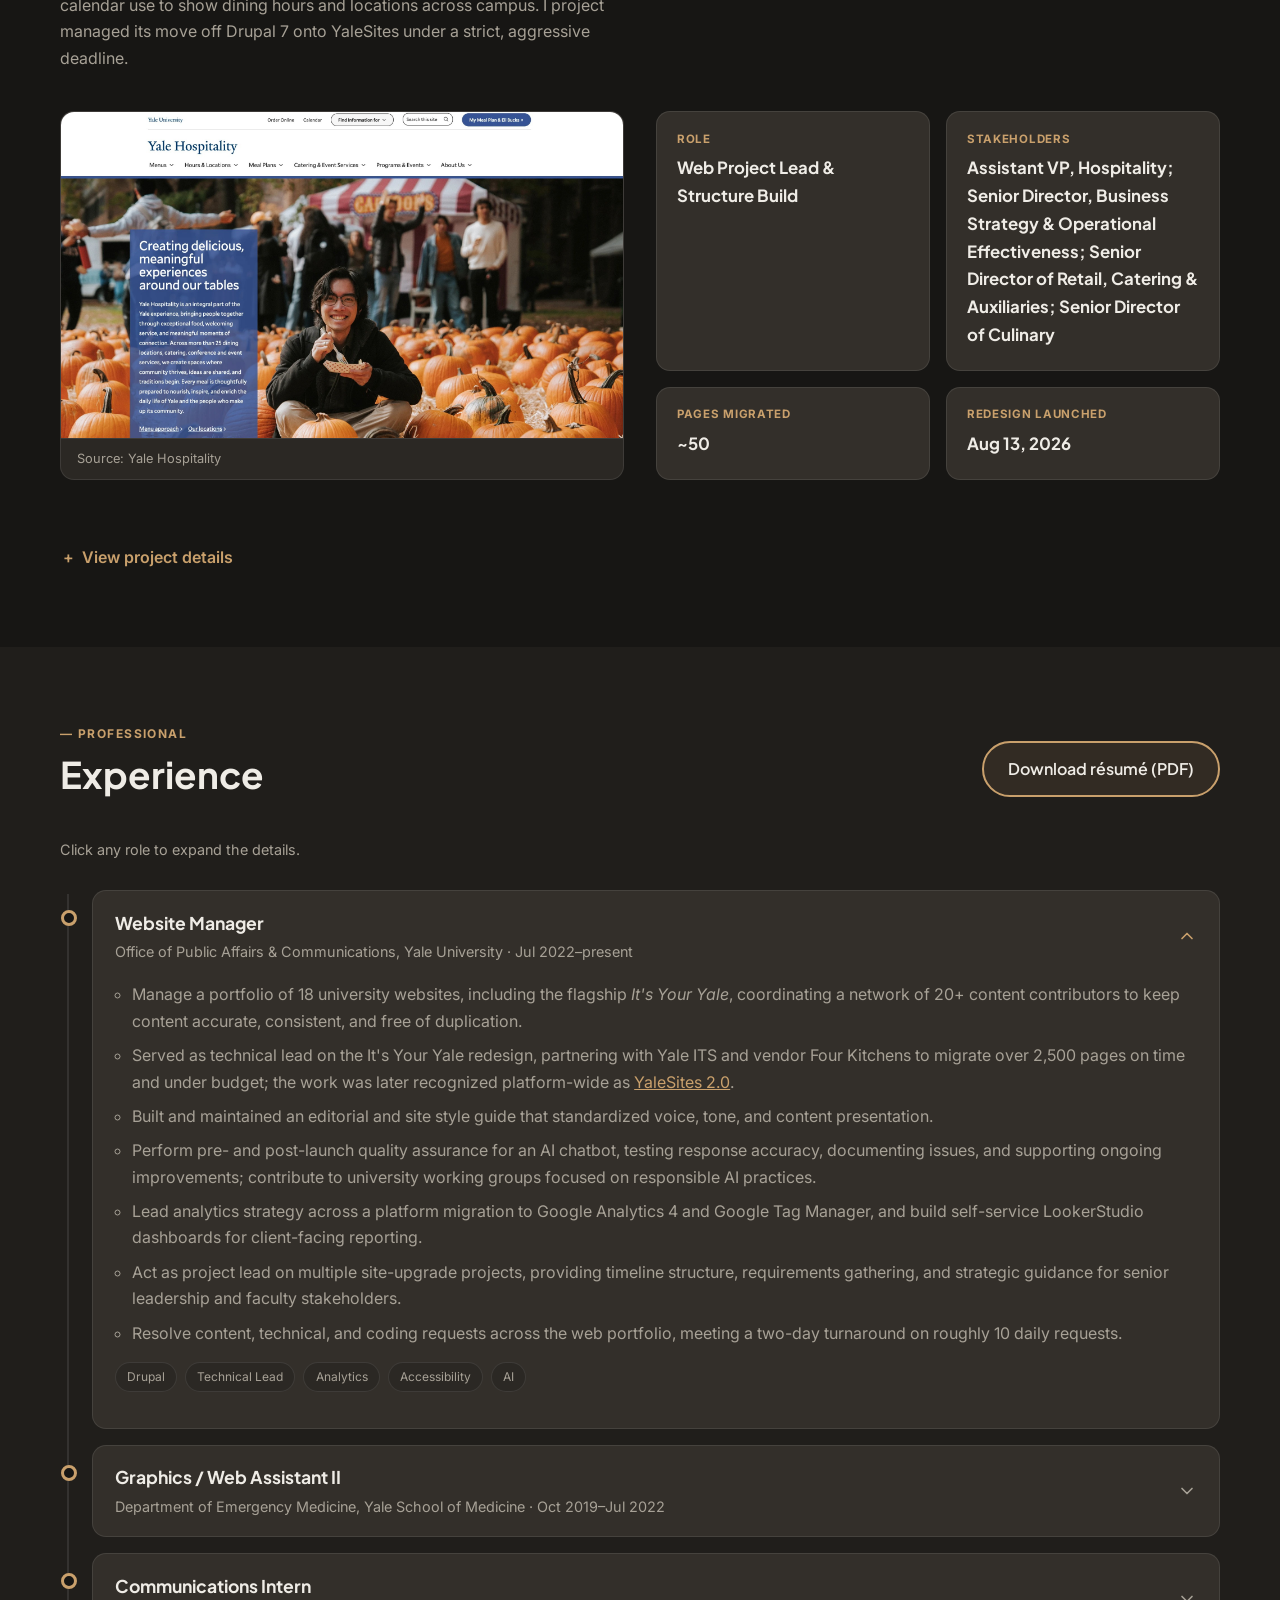
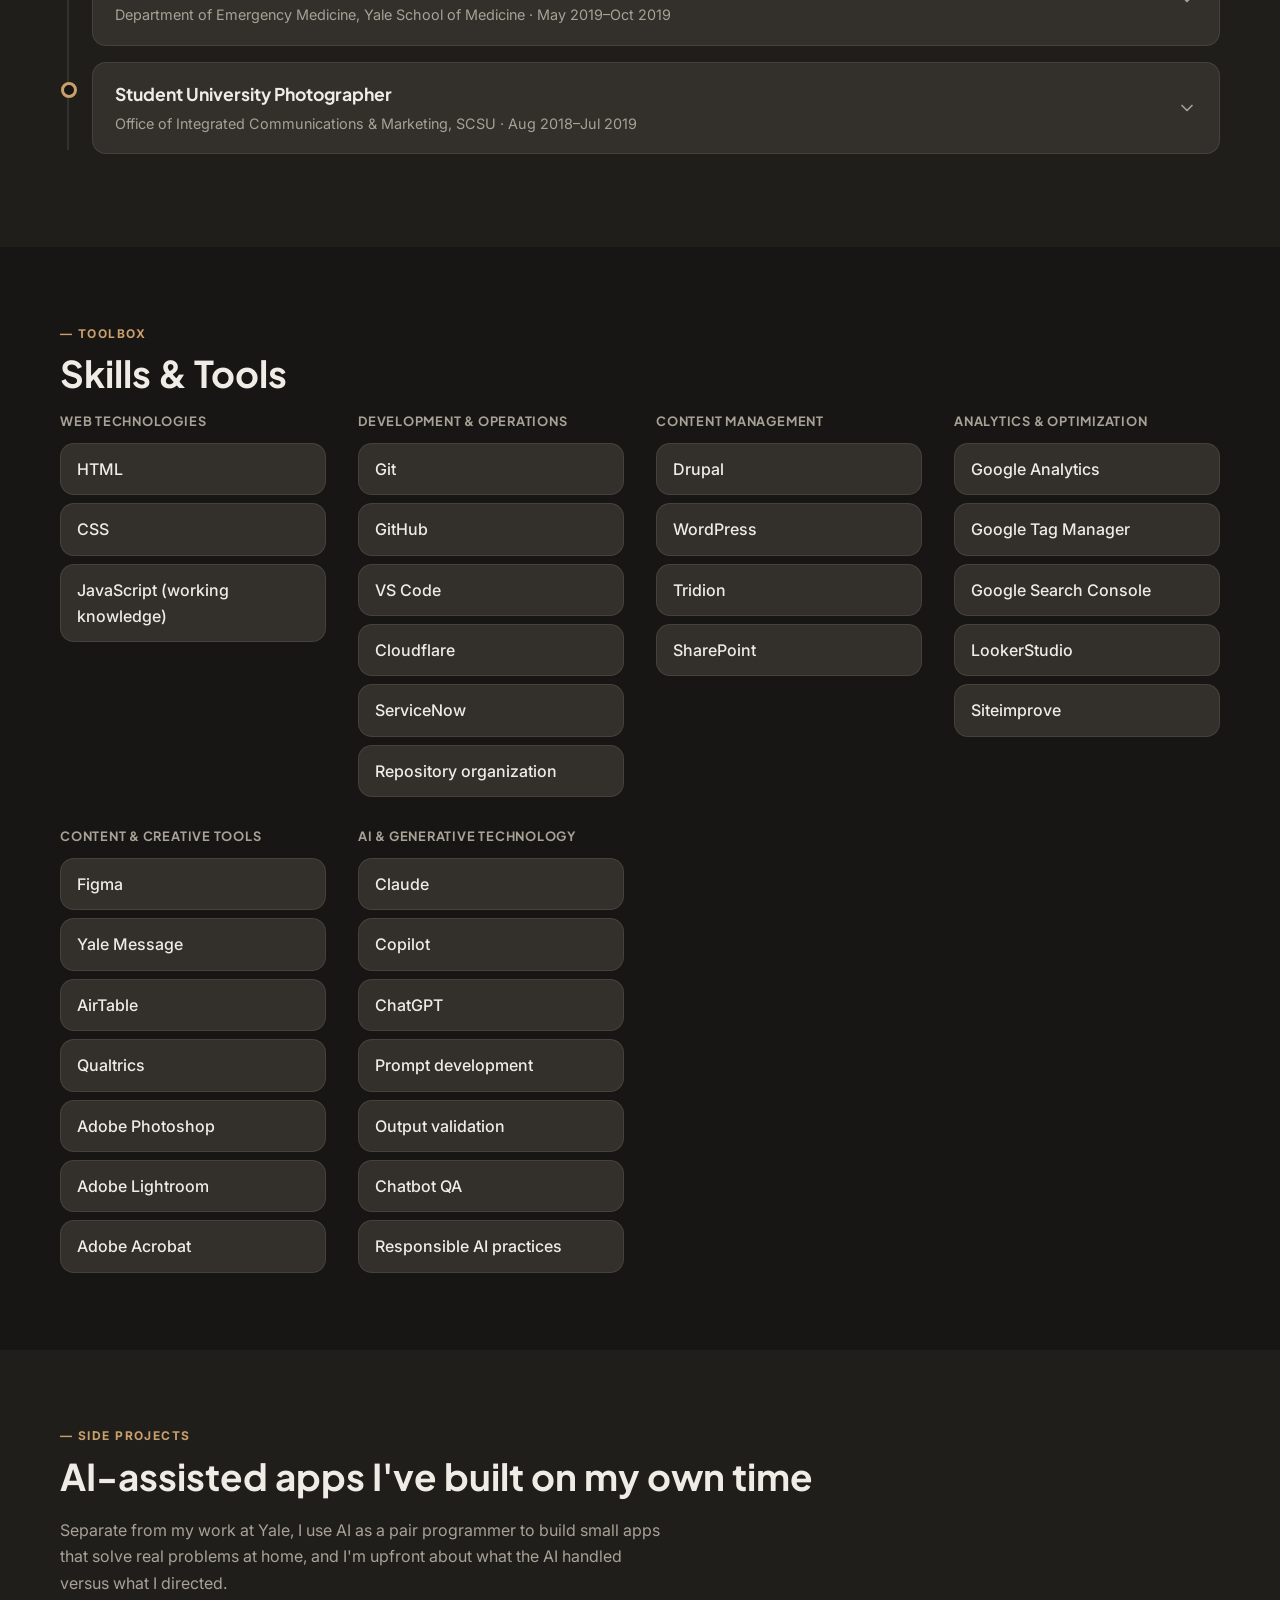
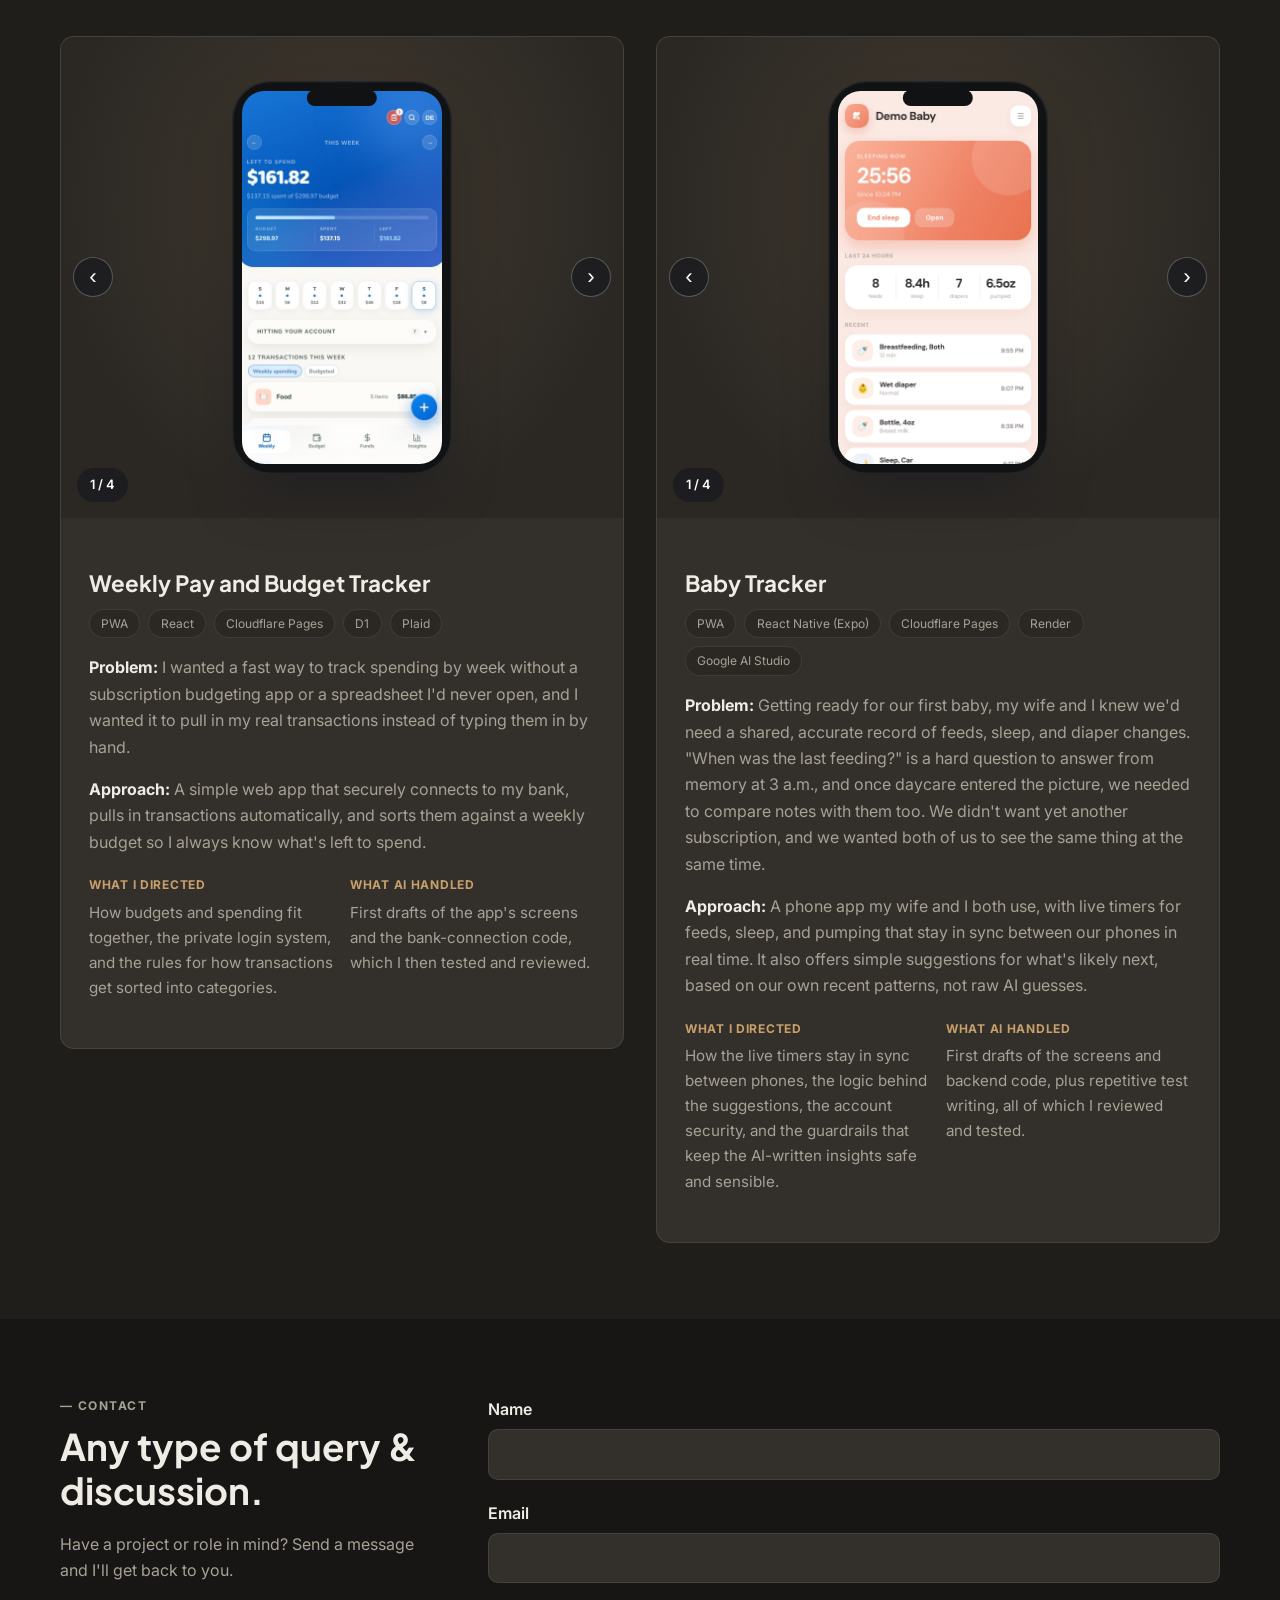
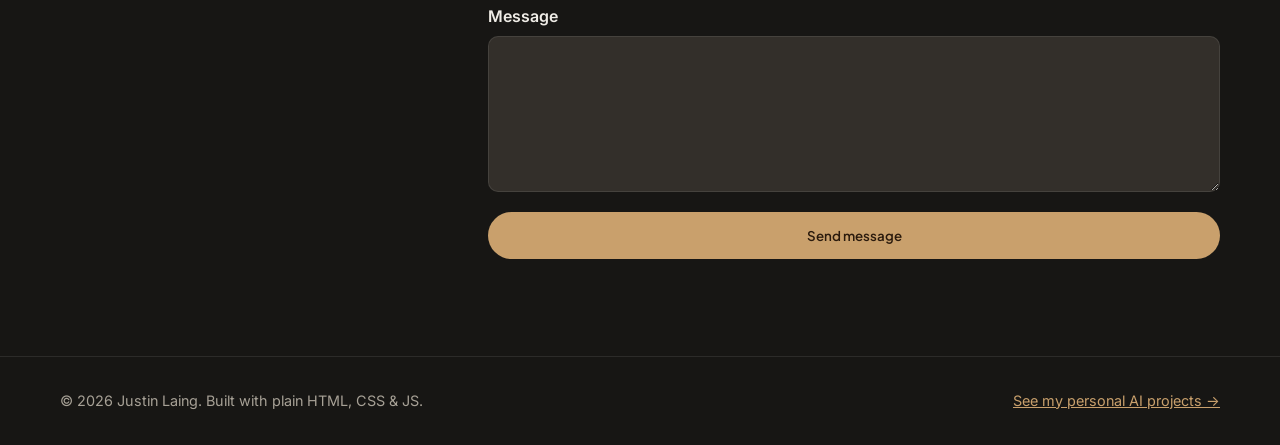
==== commit f047f6a9: "Refactor portfolio management description into list item Updated list item structure for better form" ====
--- a/index.html
+++ b/index.html
@@ -299,8 +299,8 @@
                 <svg class="tl__chevron" aria-hidden="true" viewBox="0 0 24 24" width="20" height="20" fill="none" stroke="currentColor" stroke-width="2" stroke-linecap="round" stroke-linejoin="round"><path d="M6 9l6 6 6-6"/></svg>
               </summary>
               <div class="tl__detail">
-                <p>Manage a portfolio of 18 university websites, including the flagship <em>It's Your Yale</em>, coordinating a network of 20+ content contributors to keep content accurate, consistent, and free of duplication.</p>
-                <ul class="tl__list">
+                   <ul class="tl__list">
+                  <li>Manage a portfolio of 18 university websites, including the flagship <em>It's Your Yale</em>, coordinating a network of 20+ content contributors to keep content accurate, consistent, and free of duplication.</li>
                   <li>Served as technical lead on the It's Your Yale redesign, partnering with Yale ITS and vendor Four Kitchens to migrate over 2,500 pages on time and under budget; the work was later recognized platform-wide as <a href="#work">YaleSites 2.0</a>.</li>
                   <li>Built and maintained an editorial and site style guide that standardized voice, tone, and content presentation.</li>
                   <li>Perform pre- and post-launch quality assurance for an AI chatbot, testing response accuracy, documenting issues, and supporting ongoing improvements; contribute to university working groups focused on responsible AI practices.</li>
--- a/styles.css
+++ b/styles.css
@@ -195,7 +195,7 @@
 .hero__panel--content {
   position: relative;
   color: var(--hero-text);
-  padding: clamp(3rem, 7vw, 5rem) clamp(1.5rem, 6vw, 4rem) clamp(5rem, 9vw, 6.5rem);
+  padding: clamp(3rem, 7vw, 5rem) 0 clamp(5rem, 9vw, 6.5rem);
   display: flex; flex-direction: column; justify-content: center; gap: 1.5rem;
 }
 .hero__panel--content .hero__kicker { color: var(--accent-text); }
@@ -272,7 +272,7 @@
   object-fit: cover; object-position: top center;
 }
 @media (max-width: 640px) {
-  .hero__panel--graphic { order: -1; }
+  .hero__panel--graphic { display: none; }
 }
 
 /* ---- Sections (general) ---- */
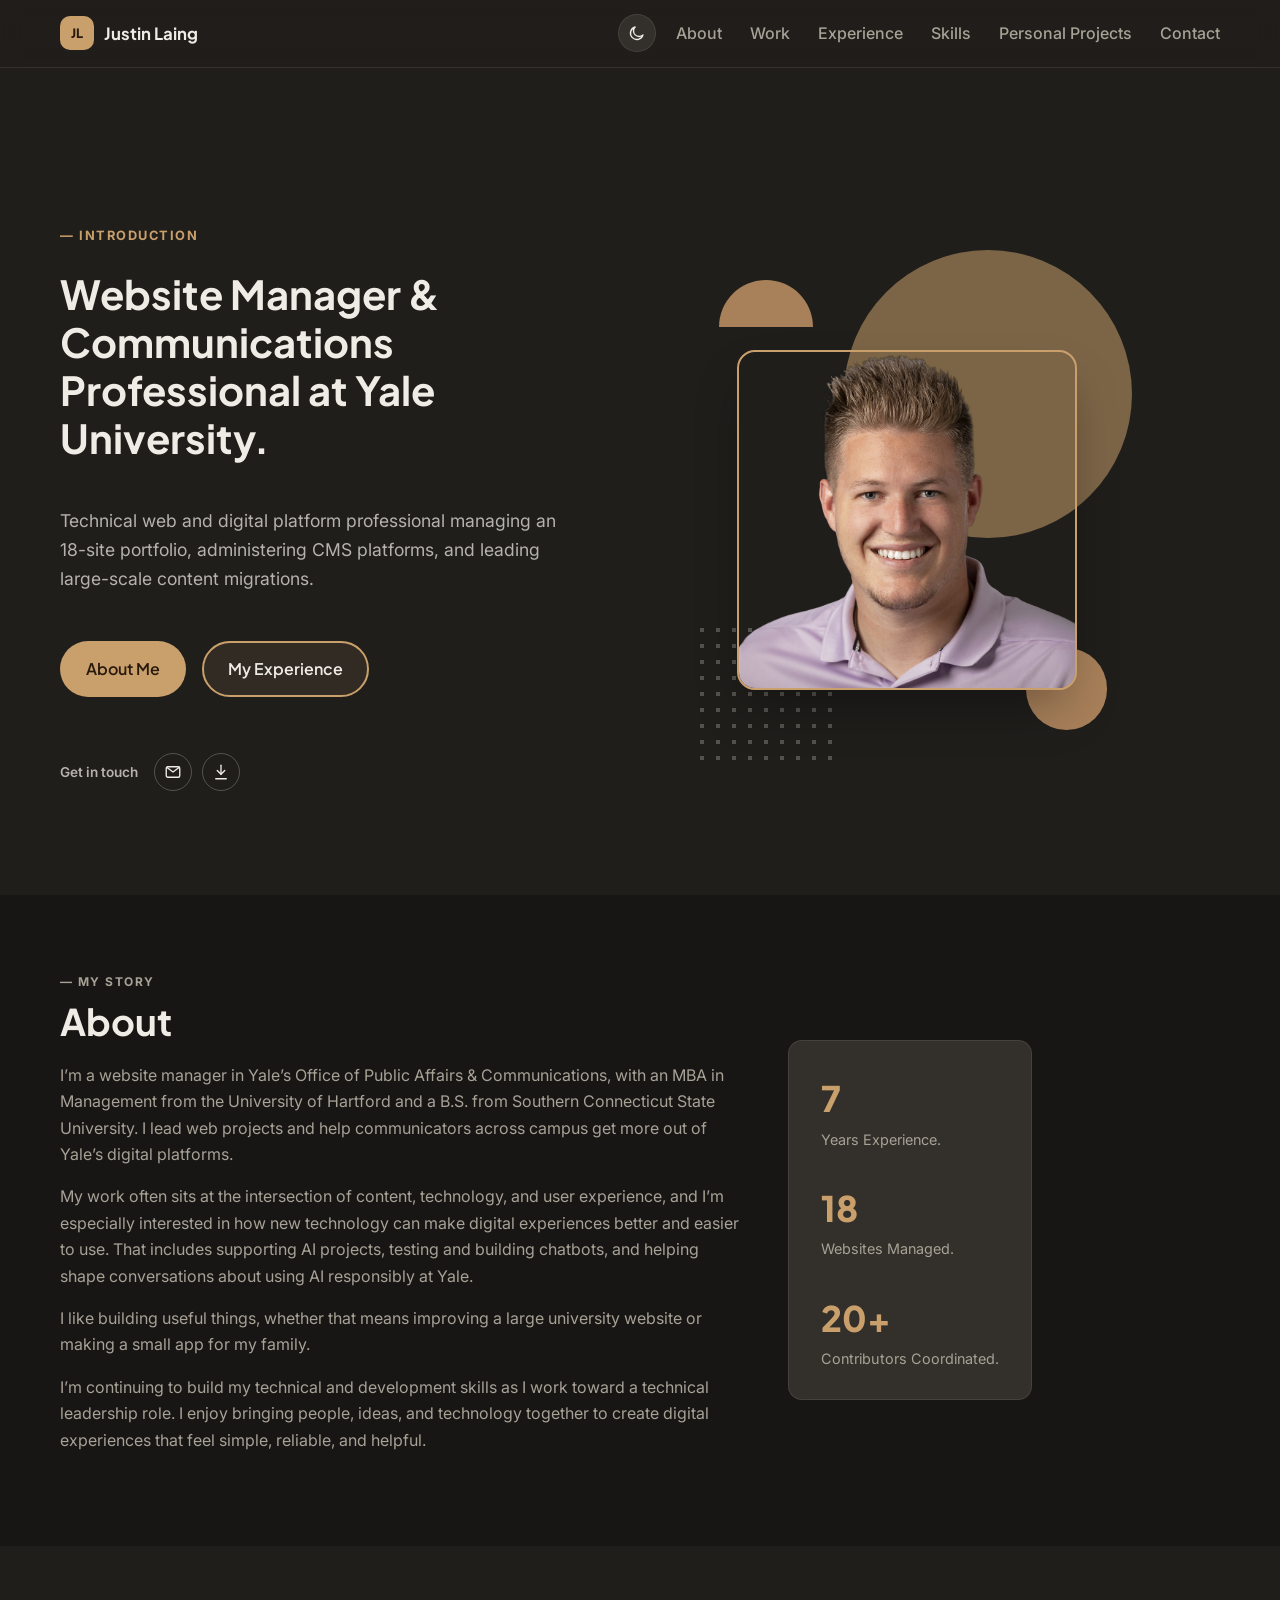
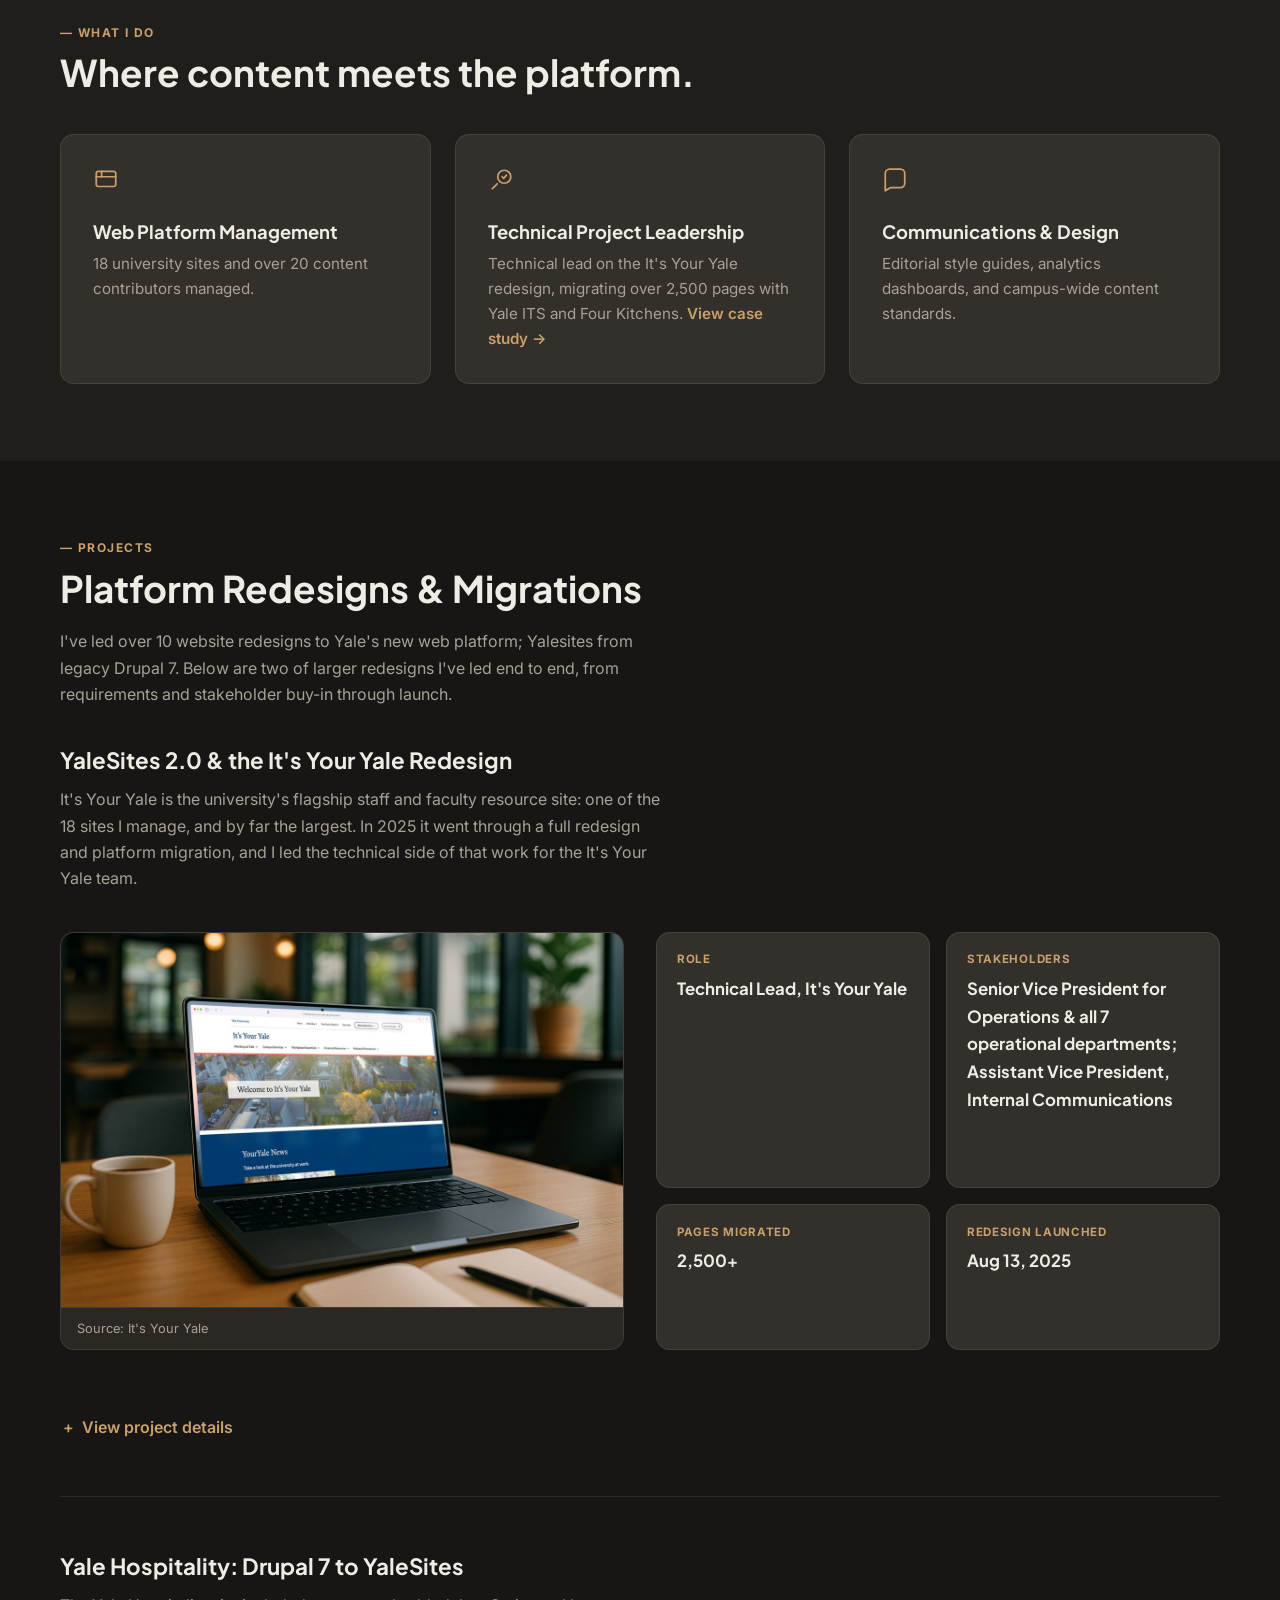
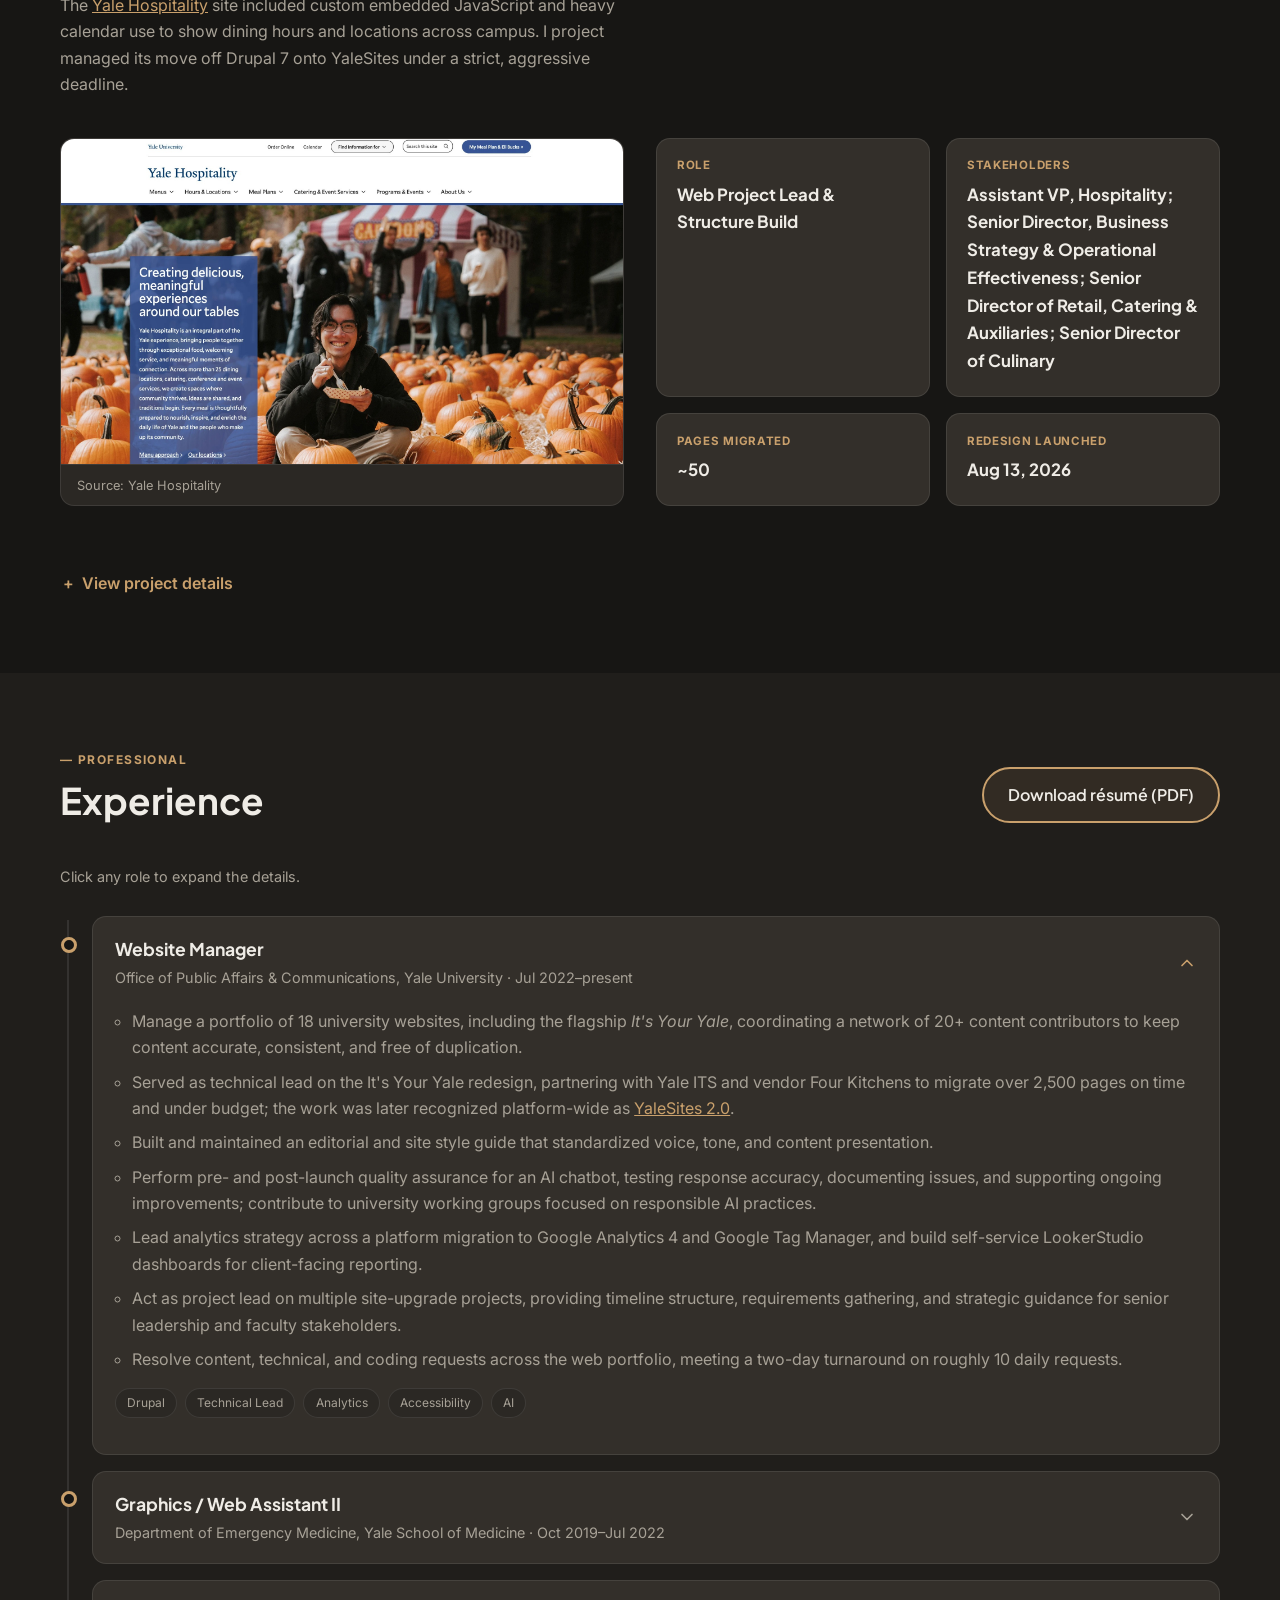
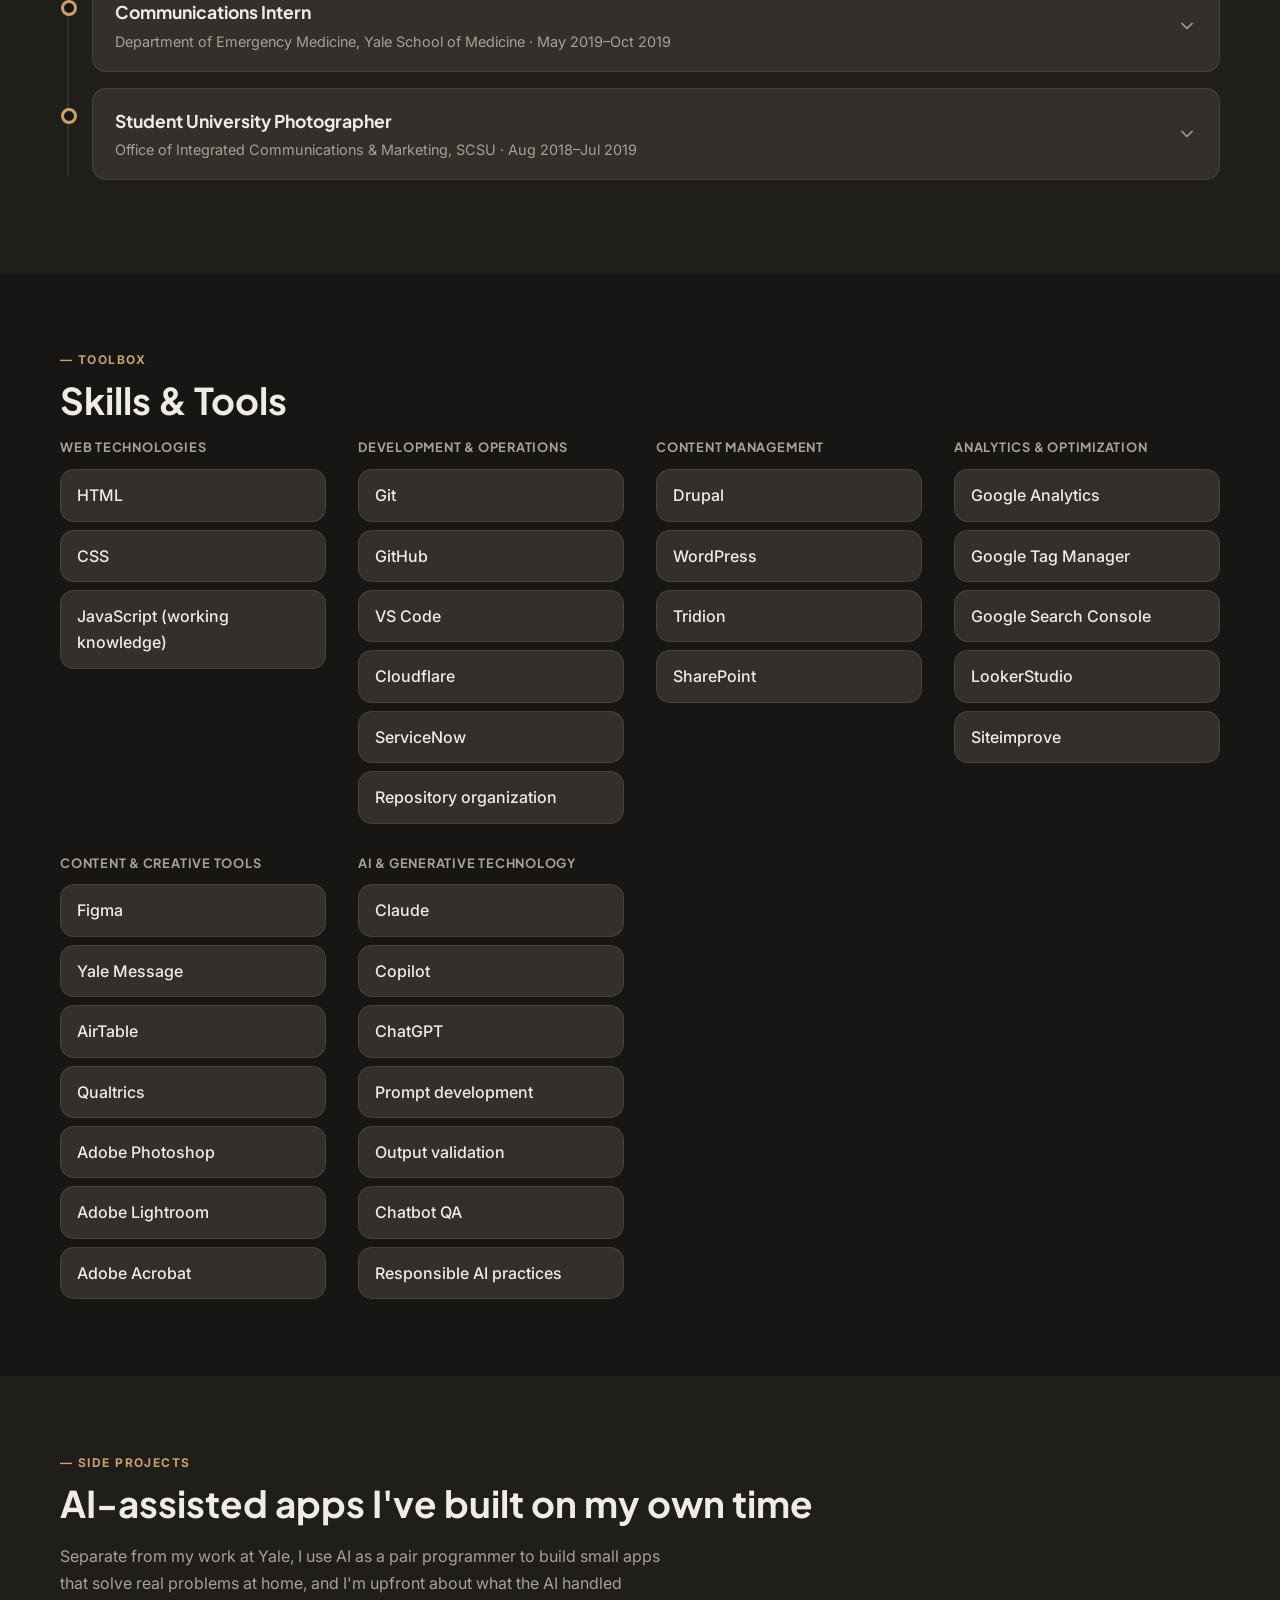
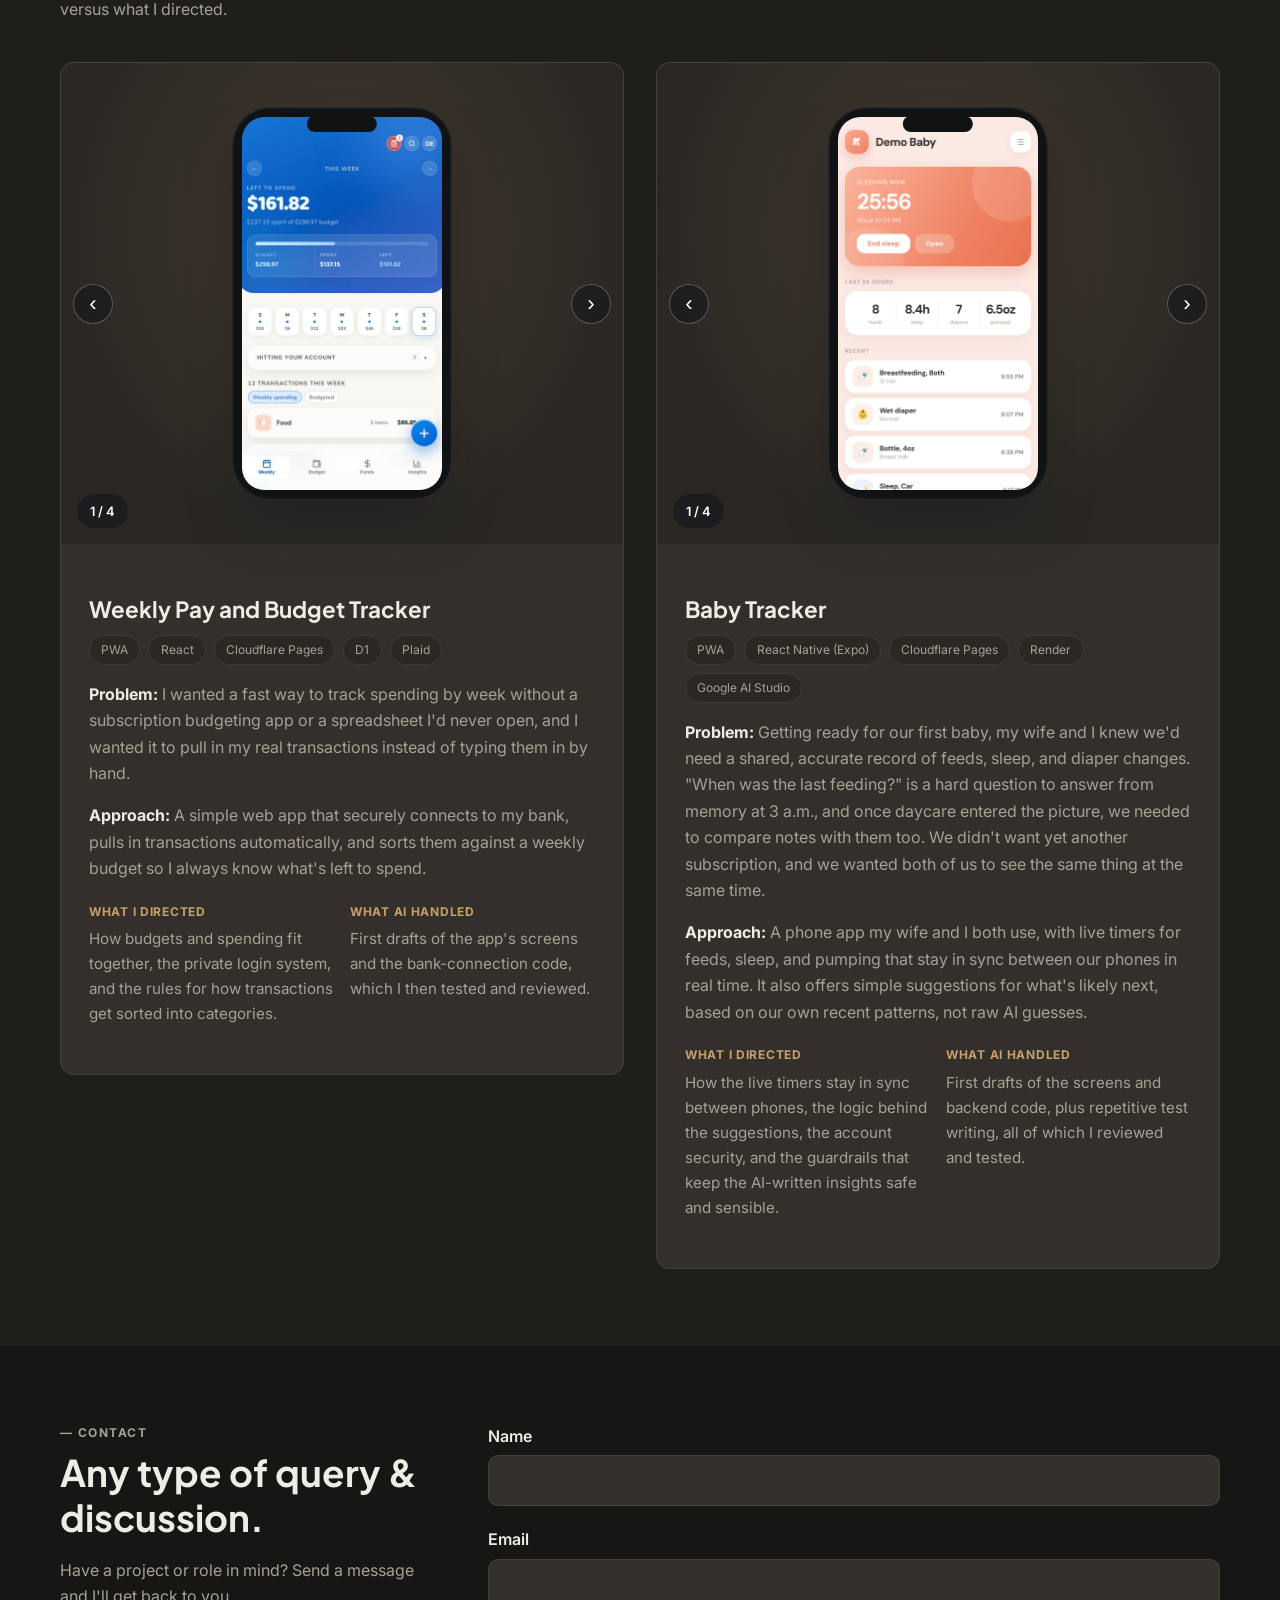
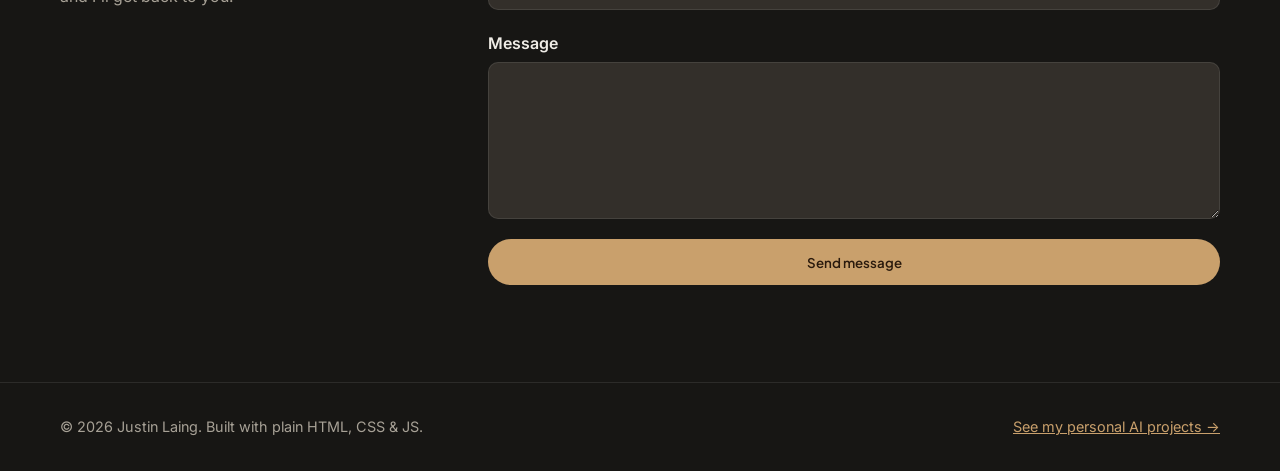
==== commit c1c3749d: "Clarify the About section's opening paragraphs Fix a run-on sentence mixing the "interested in new t" ====
--- a/index.html
+++ b/index.html
@@ -101,9 +101,9 @@
         <div class="about">
           <p class="section__kicker">— My Story</p>
           <h2 id="about-h" class="section__title">About</h2>
-          <p>I’m a website manager in Yale’s Office of Public Affairs & Communications, where I work at the intersection of content, technology, and user experience. I lead web projects and help communicators across campus get more out of Yale’s digital platforms.</p>
-          <p>I’m interested in how new technology can make digital experiences better and easier to use. That includes supporting AI projects, testing and building chatbots, and helping shape conversations about using AI responsibly at Yale.</p>
-          <p>I have an MBA in Management from the University of Hartford and a B.S. from Southern Connecticut State University. I like building useful things, whether that means improving a large university website or making a small app for my family.</p>
+          <p>I’m a website manager in Yale’s Office of Public Affairs & Communications, with an MBA in Management from the University of Hartford and a B.S. from Southern Connecticut State University. I lead web projects and help communicators across campus get more out of Yale’s digital platforms.</p>
+          <p>My work often sits at the intersection of content, technology, and user experience, and I’m especially interested in how new technology can make digital experiences better and easier to use. That includes supporting AI projects, testing and building chatbots, and helping shape conversations about using AI responsibly at Yale.</p>
+          <p>I like building useful things, whether that means improving a large university website or making a small app for my family.</p>
           <p>I’m continuing to build my technical and development skills as I work toward a technical leadership role. I enjoy bringing people, ideas, and technology together to create digital experiences that feel simple, reliable, and helpful.</p>
         </div>
         <div class="about__stats" id="stats">
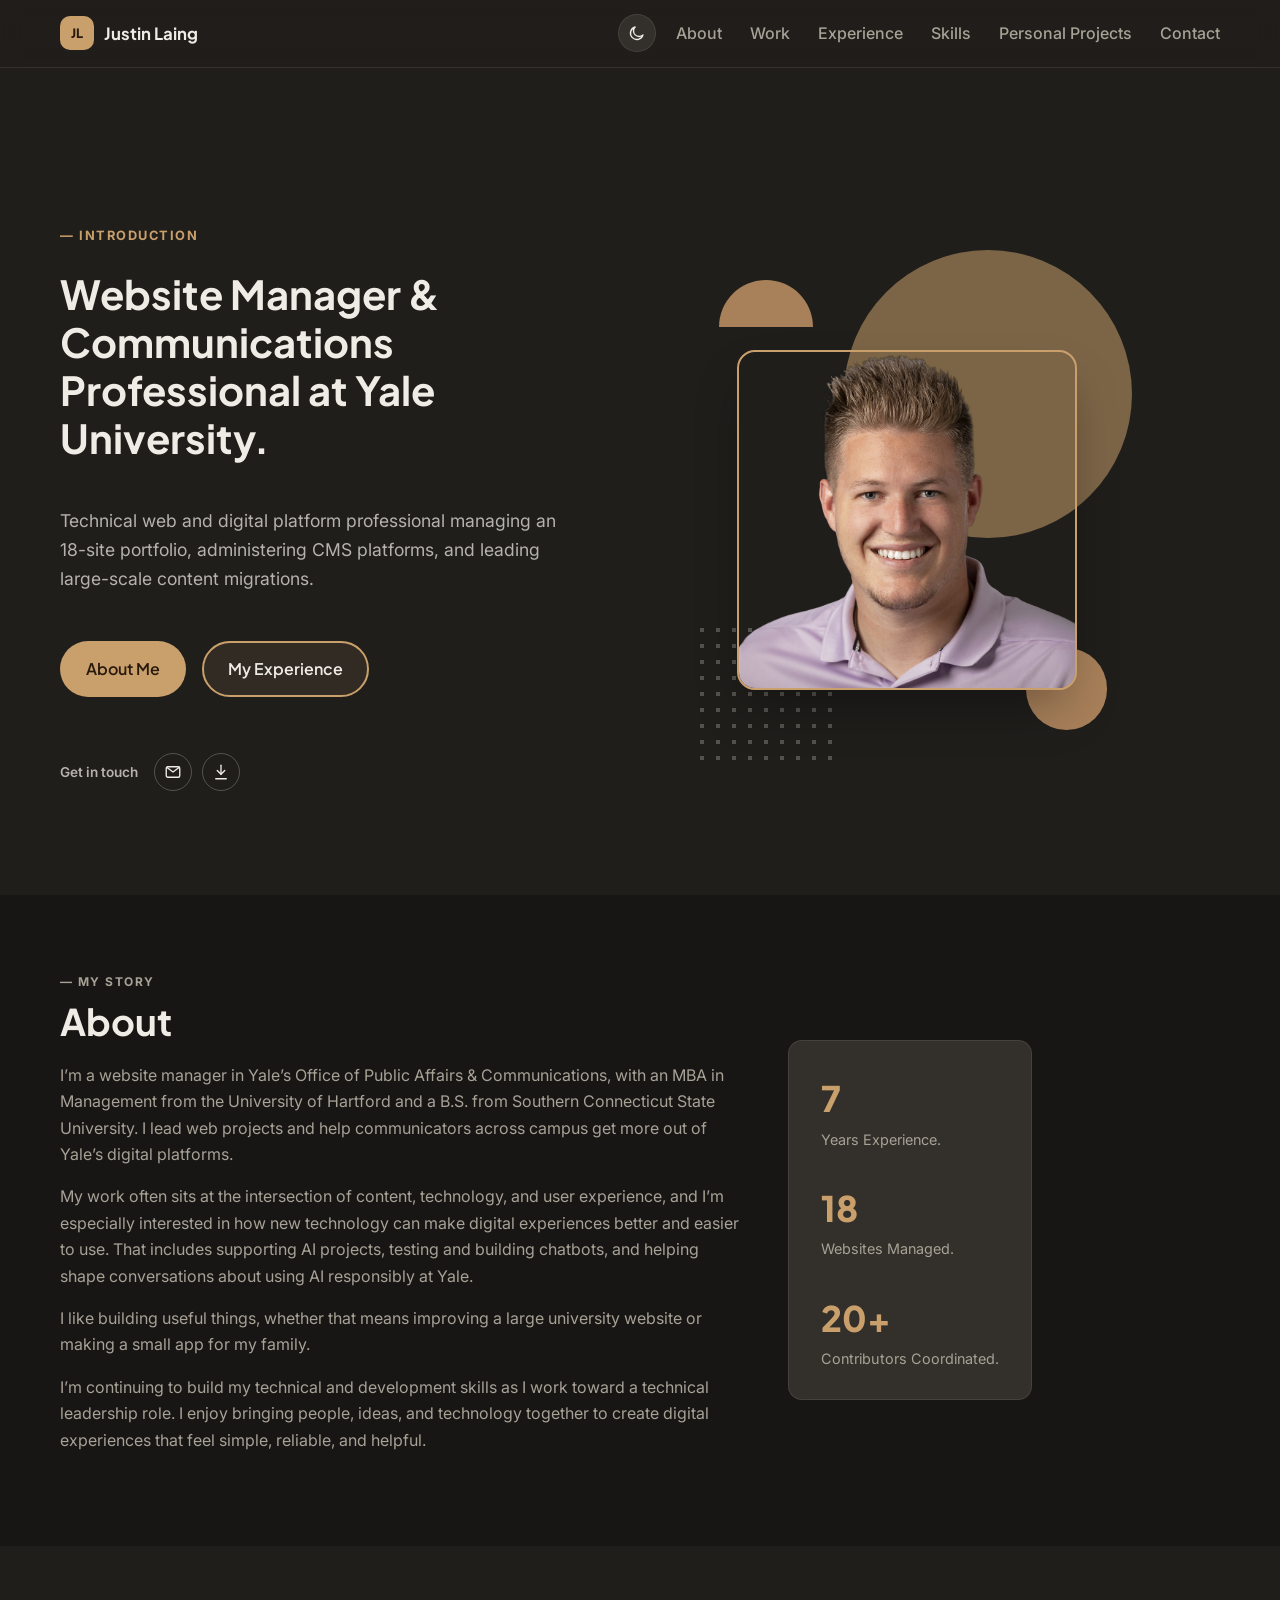
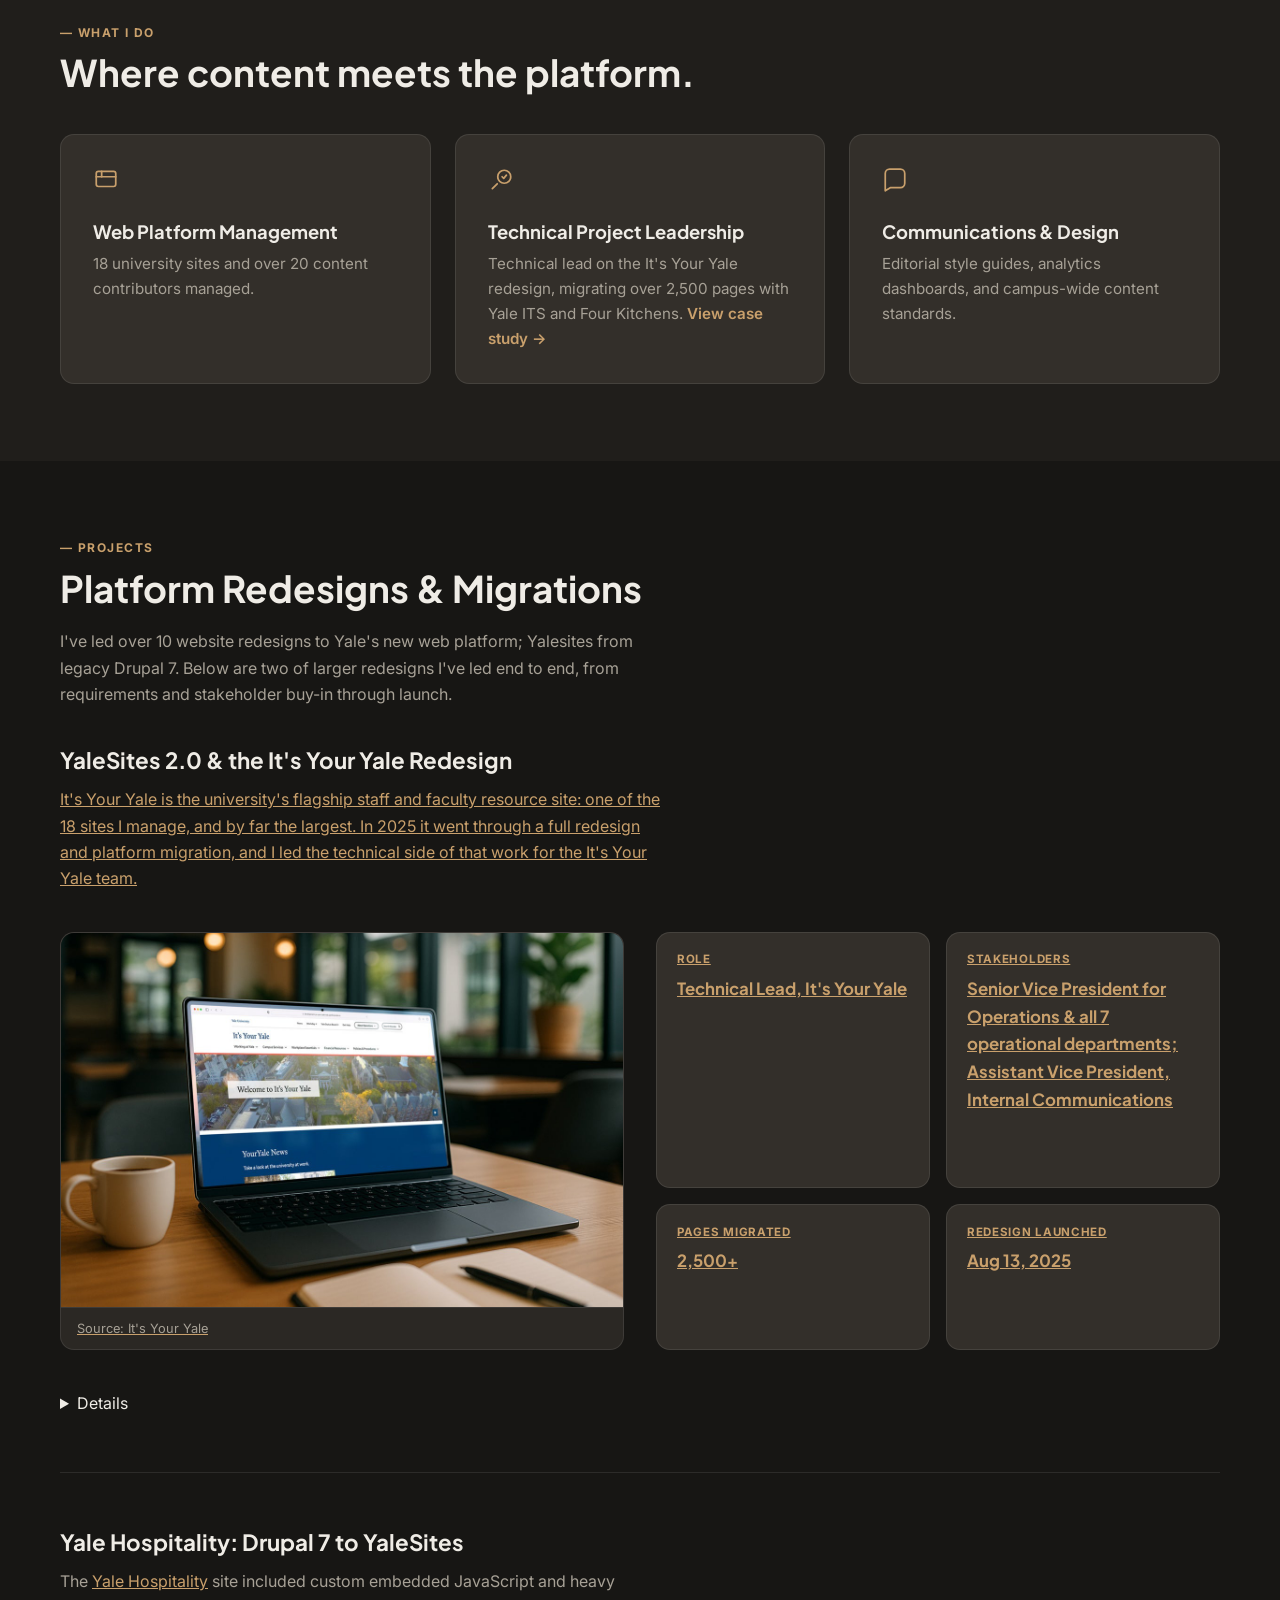
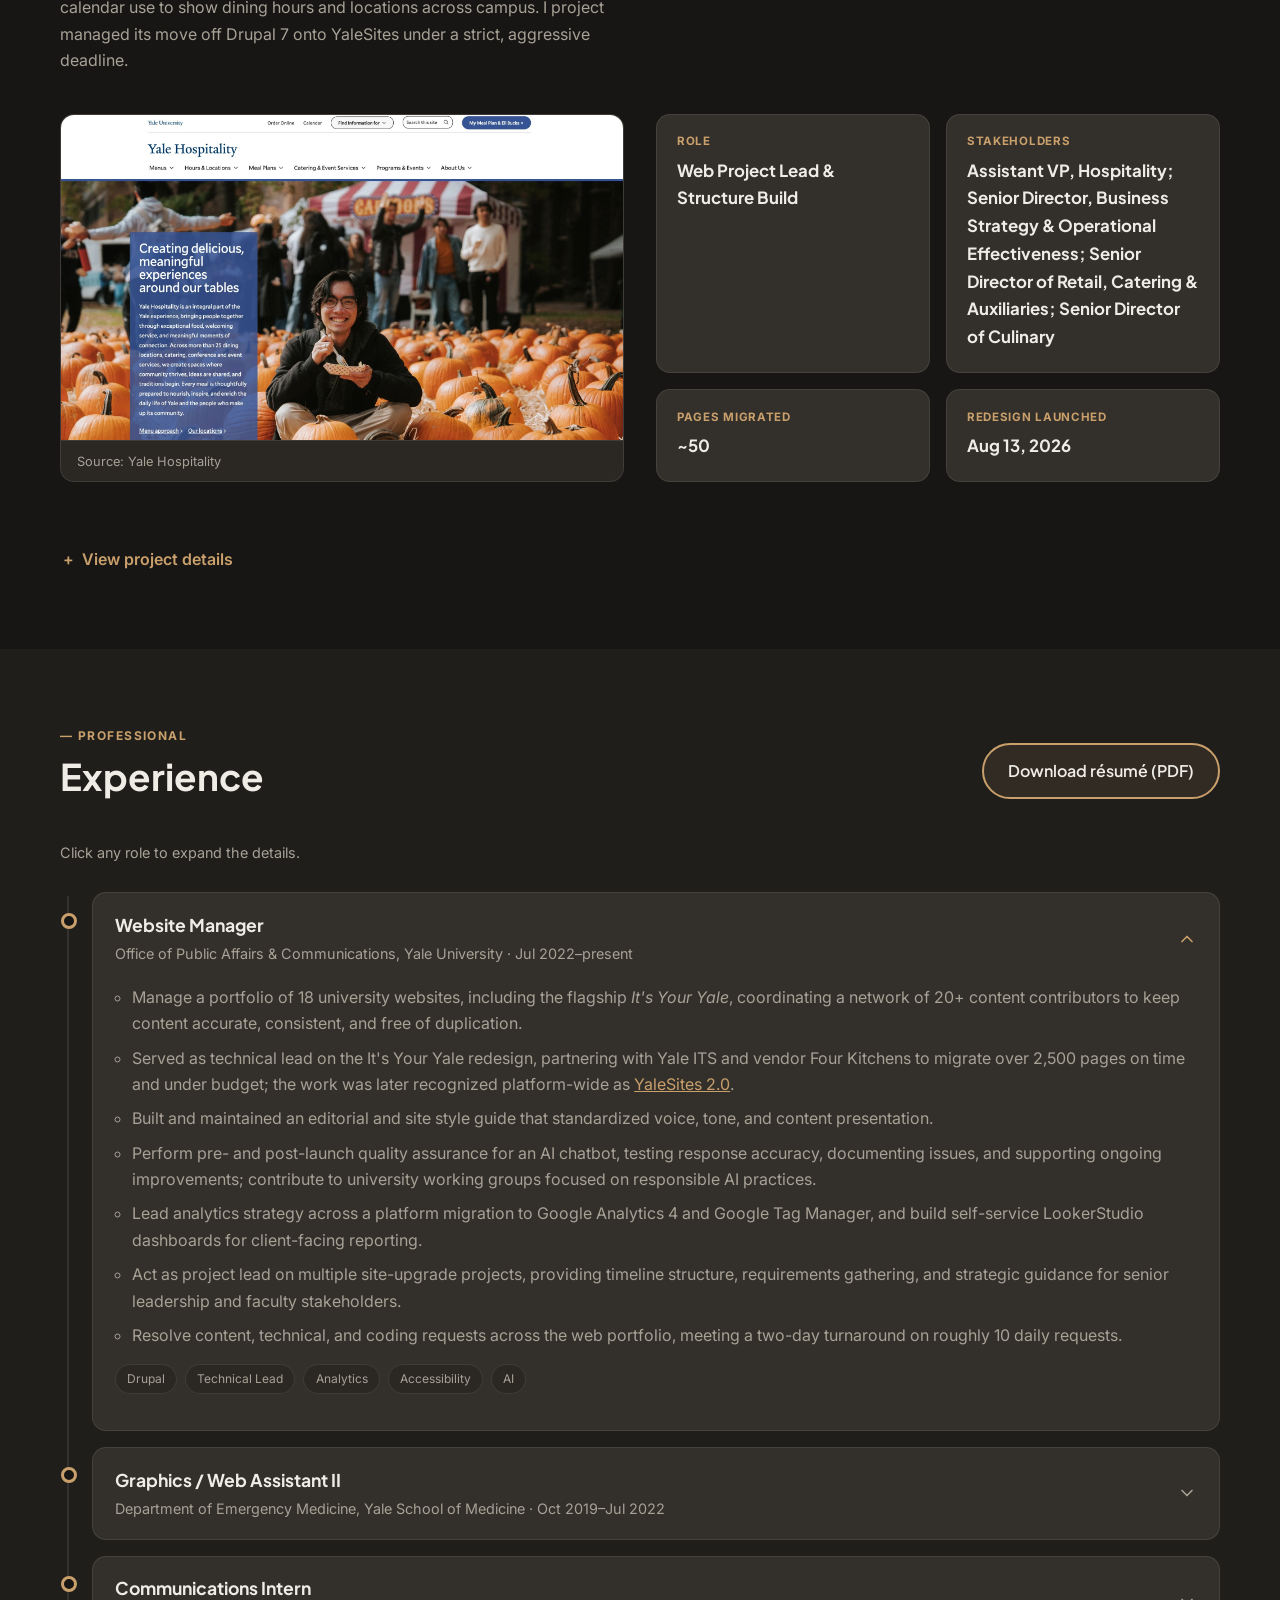
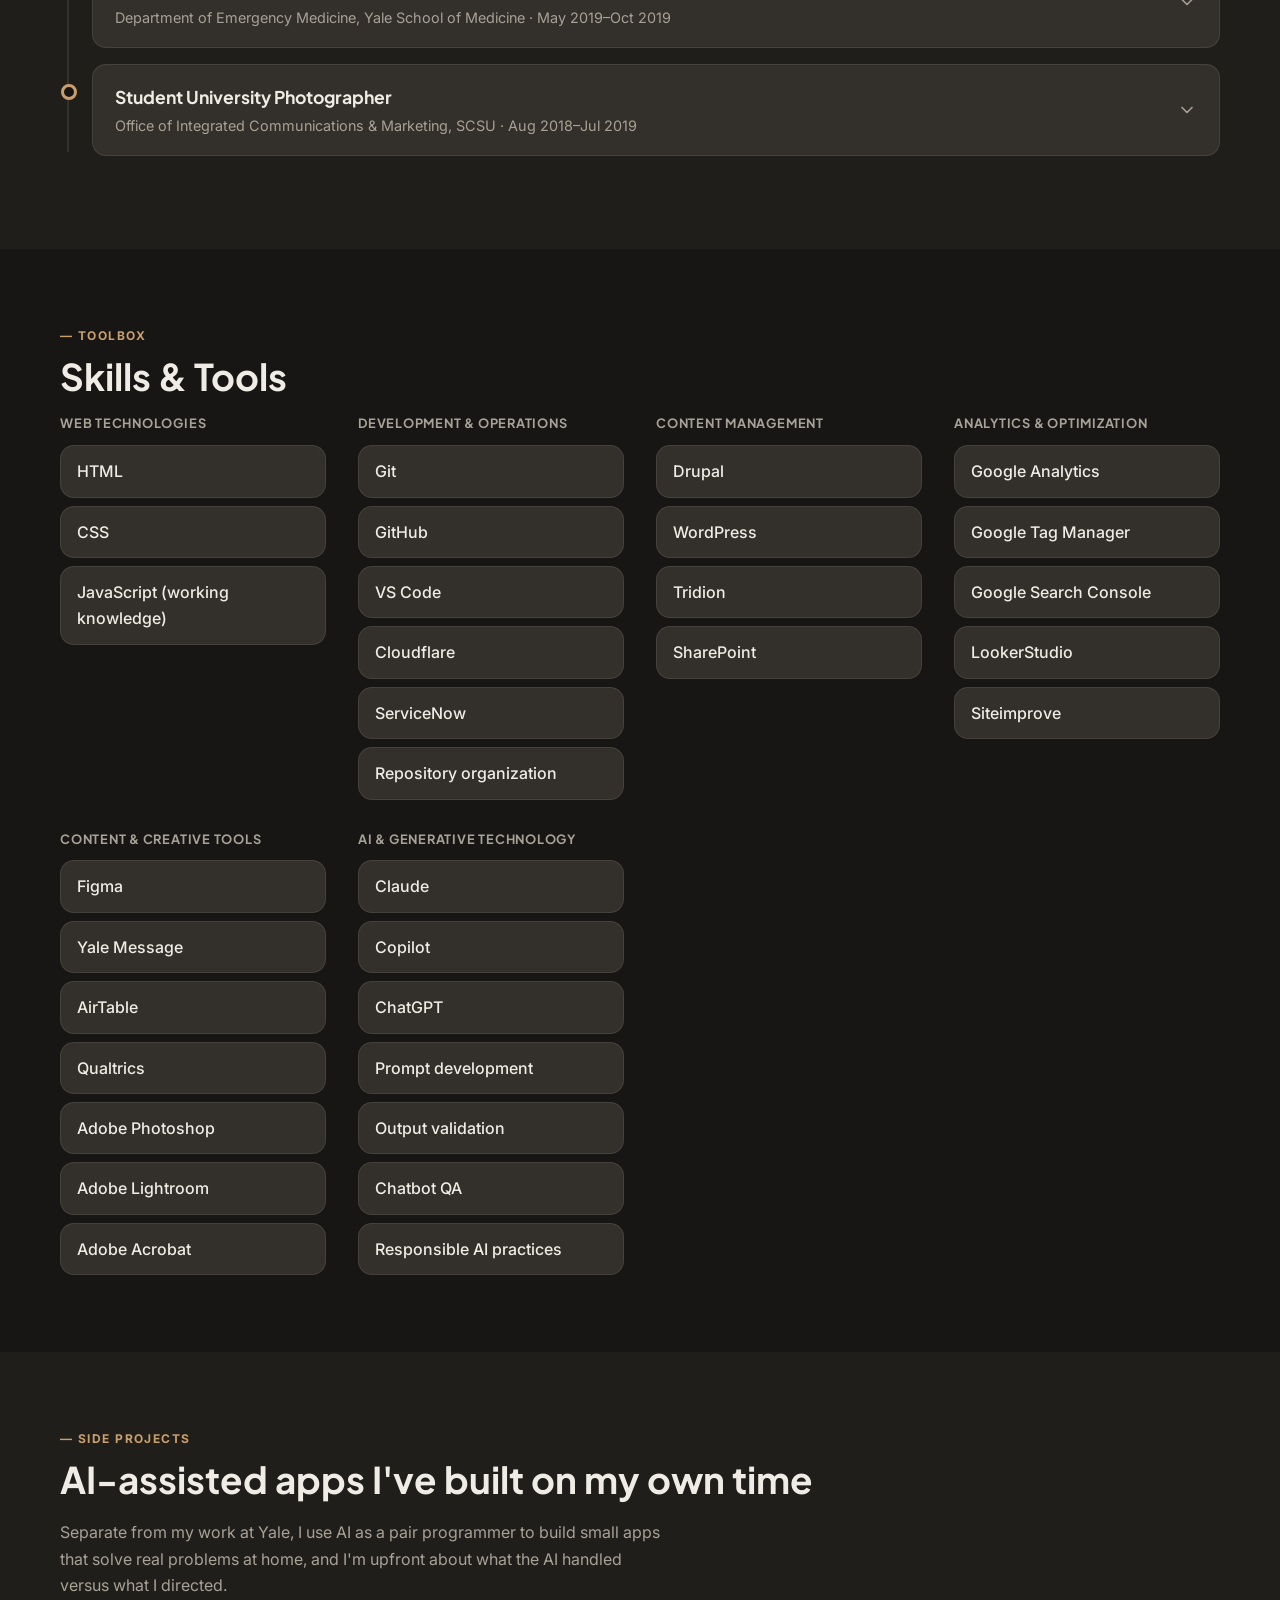
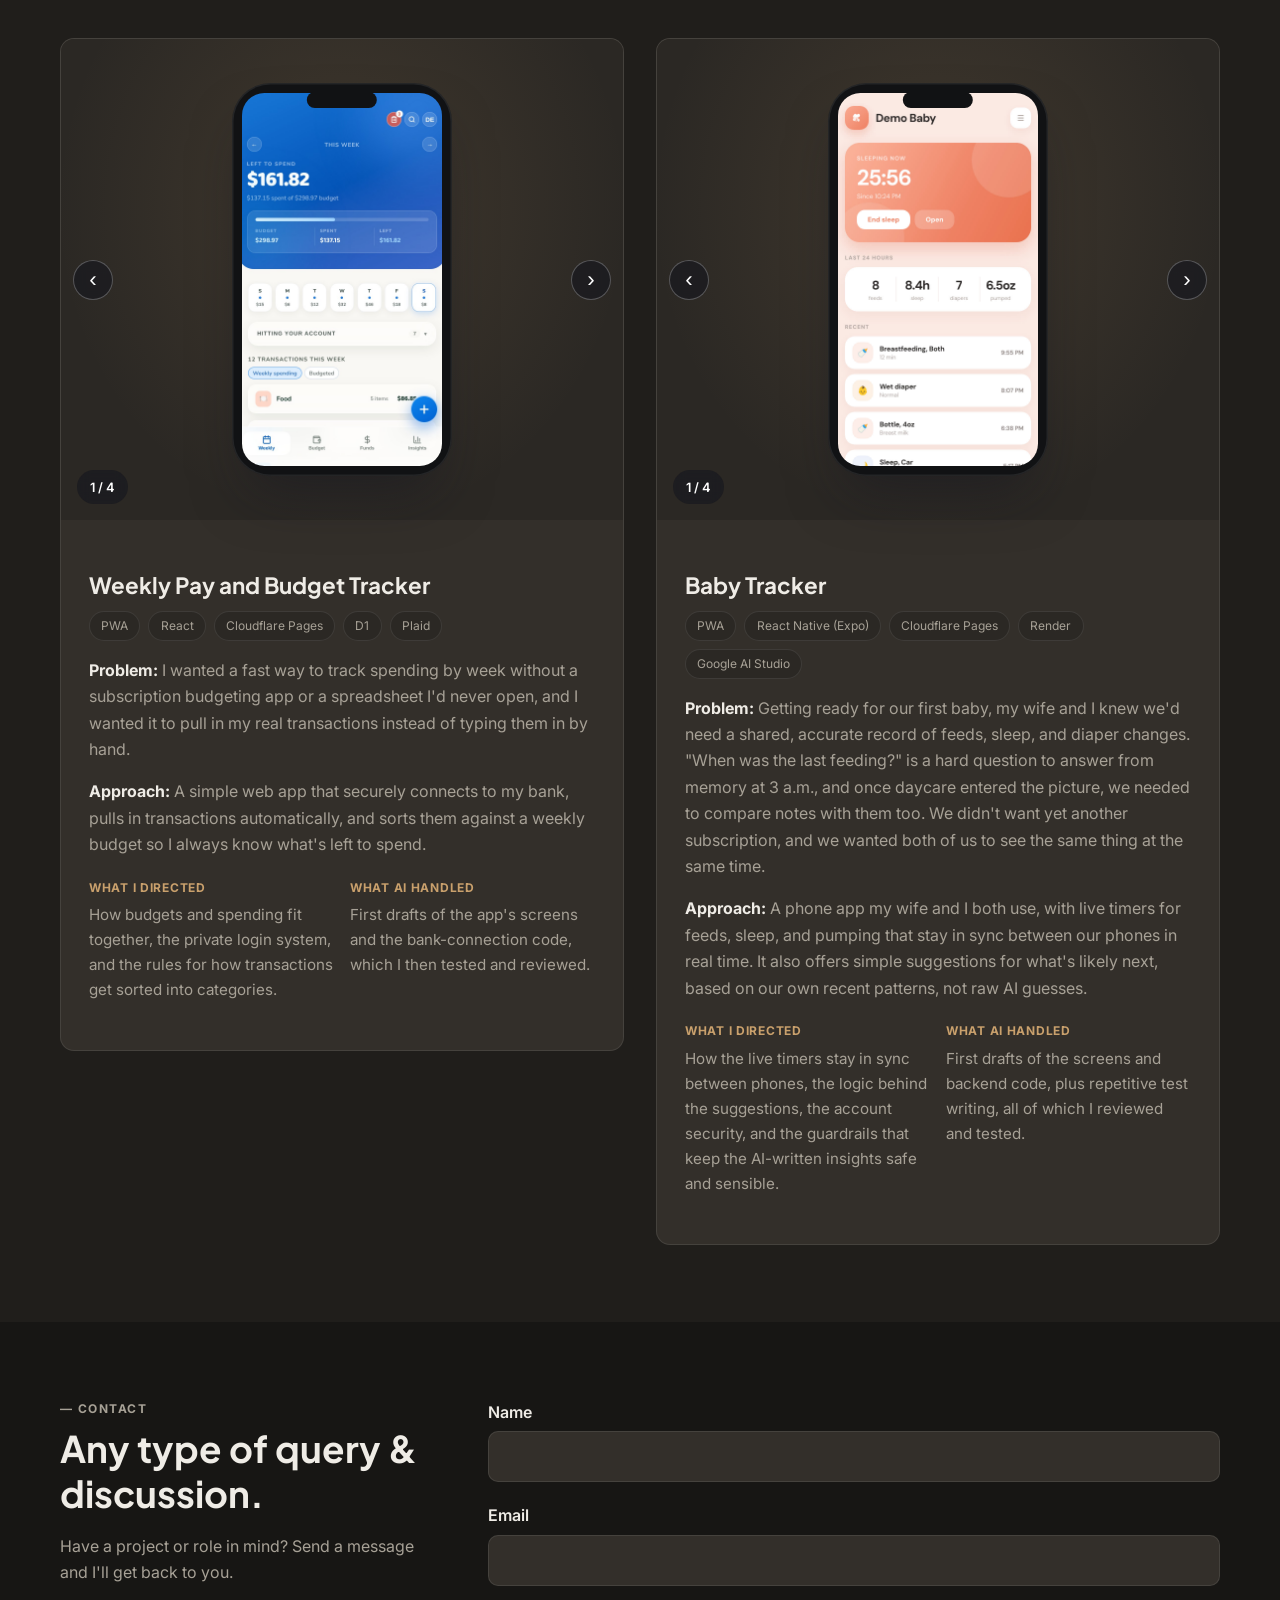
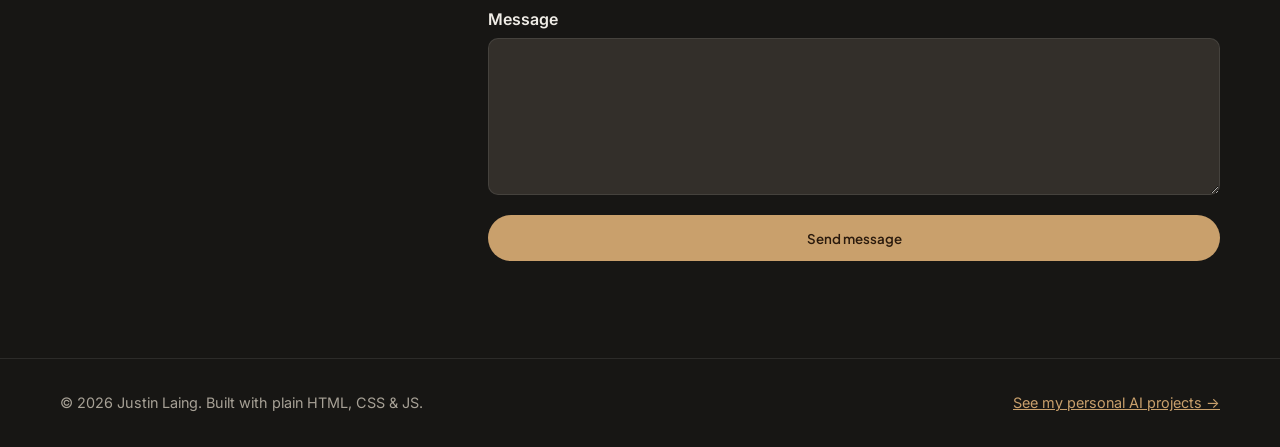
==== commit 9b9f61a8: "Update It's Your Yale project description with link Added a link to the It's Your Yale description." ====
--- a/index.html
+++ b/index.html
@@ -157,7 +157,7 @@
 
         <article class="project">
         <h3 class="project__title">YaleSites 2.0 &amp; the It's Your Yale Redesign</h3>
-        <p class="section__intro">It's Your Yale is the university's flagship staff and faculty resource site: one of the 18 sites I manage, and by far the largest. In 2025 it went through a full redesign and platform migration, and I led the technical side of that work for the It's Your Yale team.</p>
+        <p class="section__intro"><a href="https://your.yale.edu/" target="_blank" rel="noopener">It's Your Yale is the university's flagship staff and faculty resource site: one of the 18 sites I manage, and by far the largest. In 2025 it went through a full redesign and platform migration, and I led the technical side of that work for the It's Your Yale team.</p>
 
         <div class="case-highlight">
           <figure class="case-media">
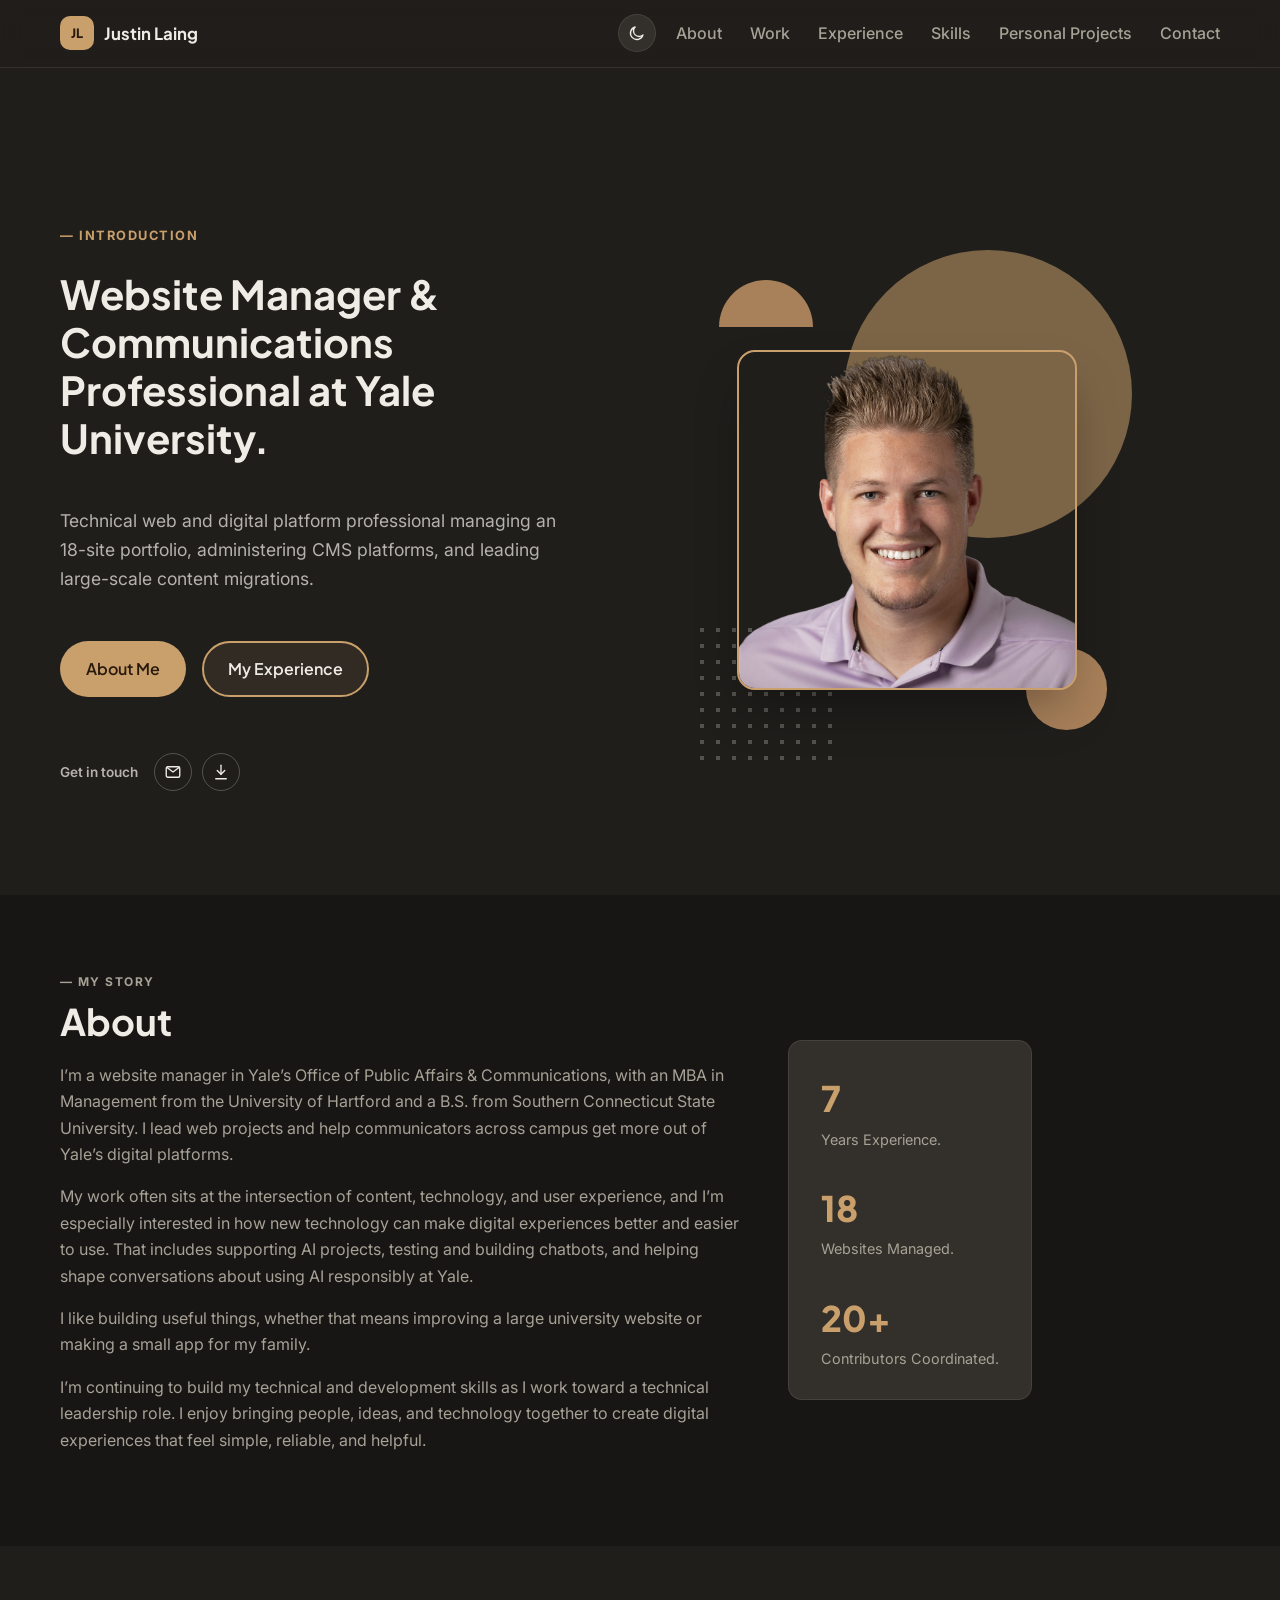
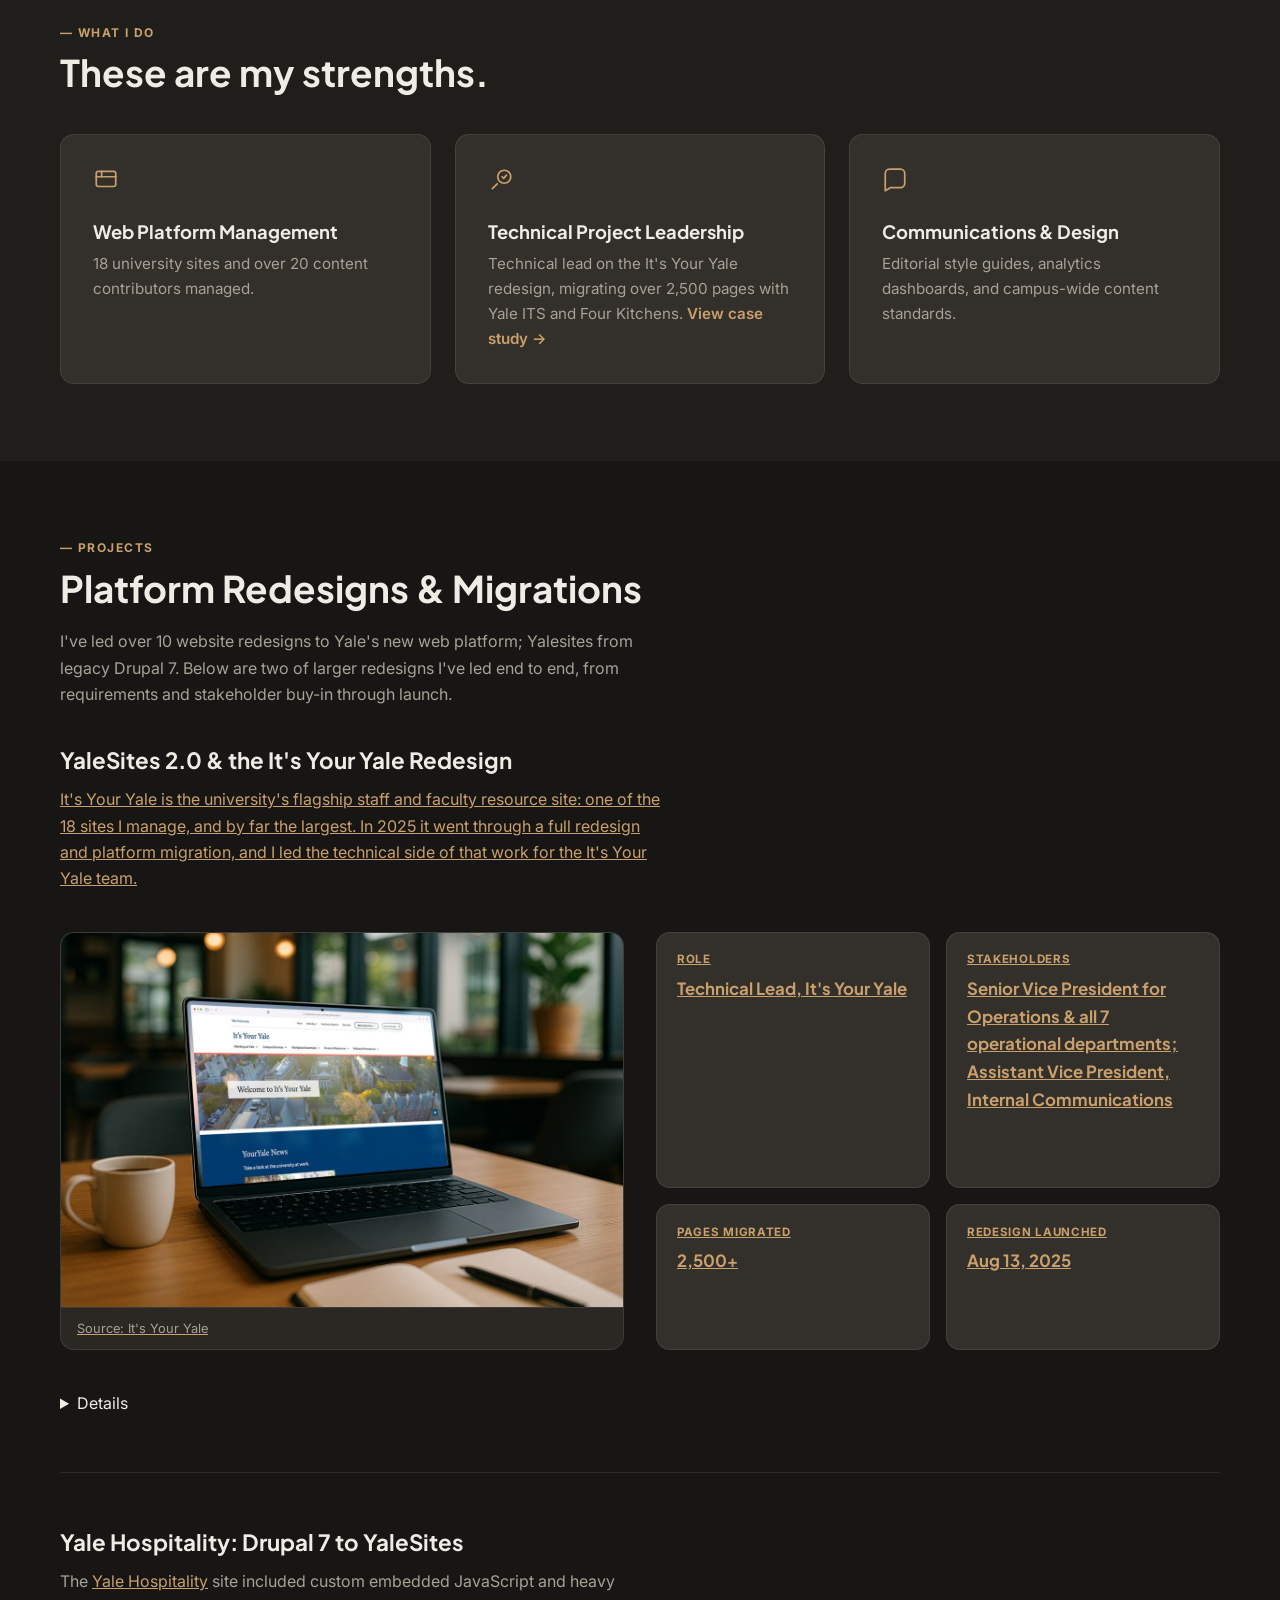
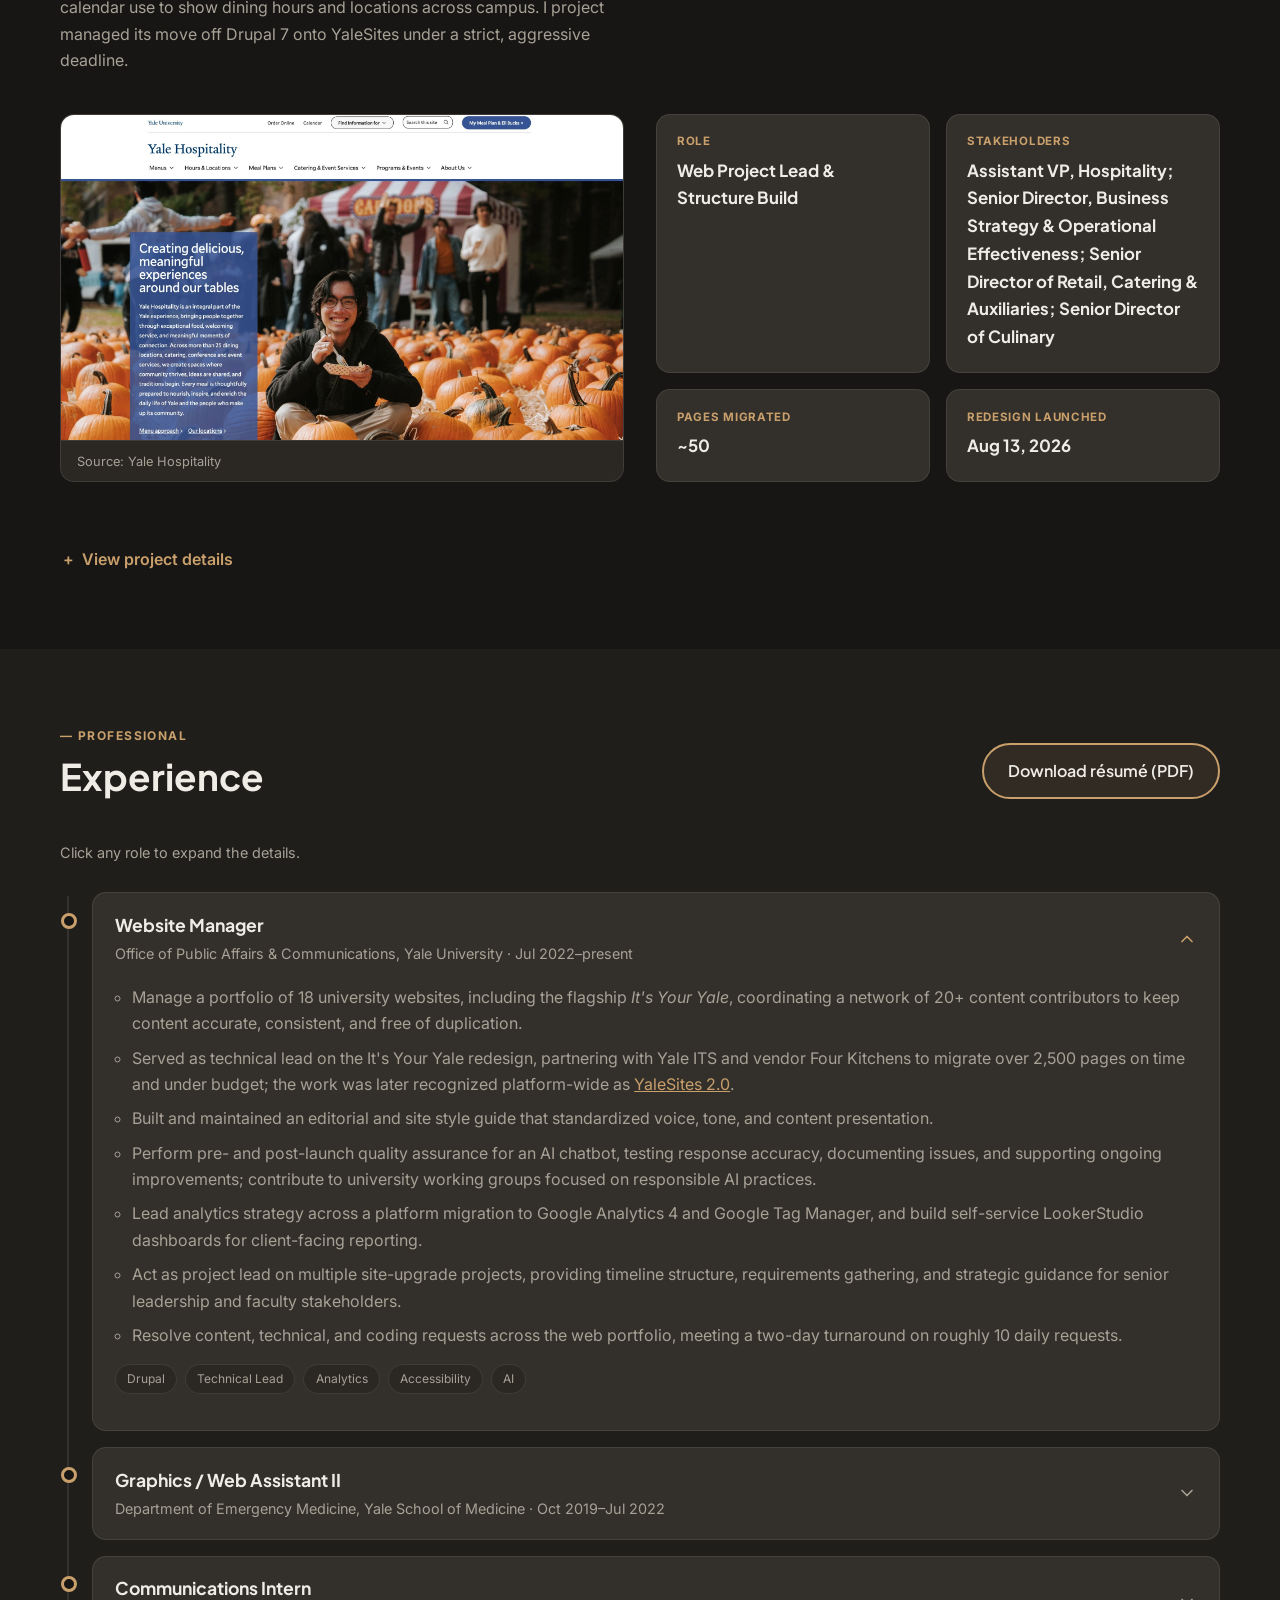
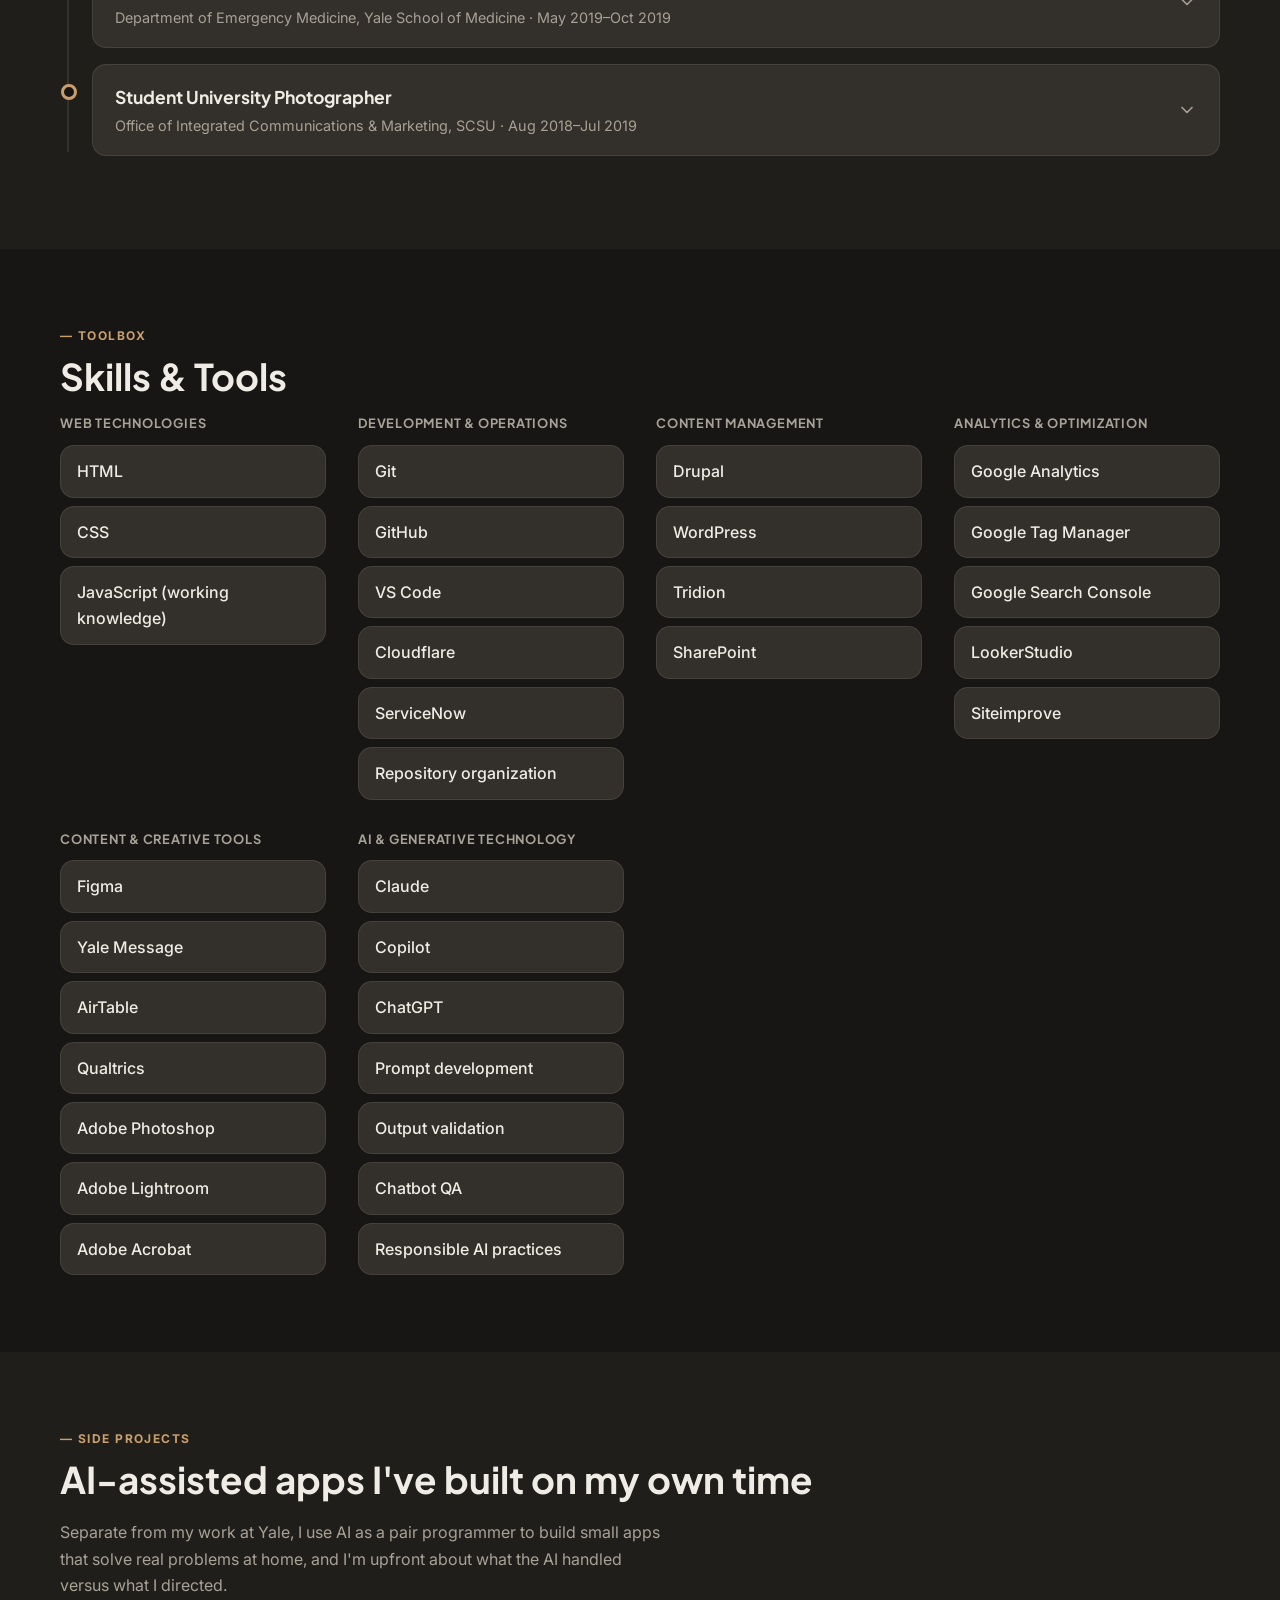
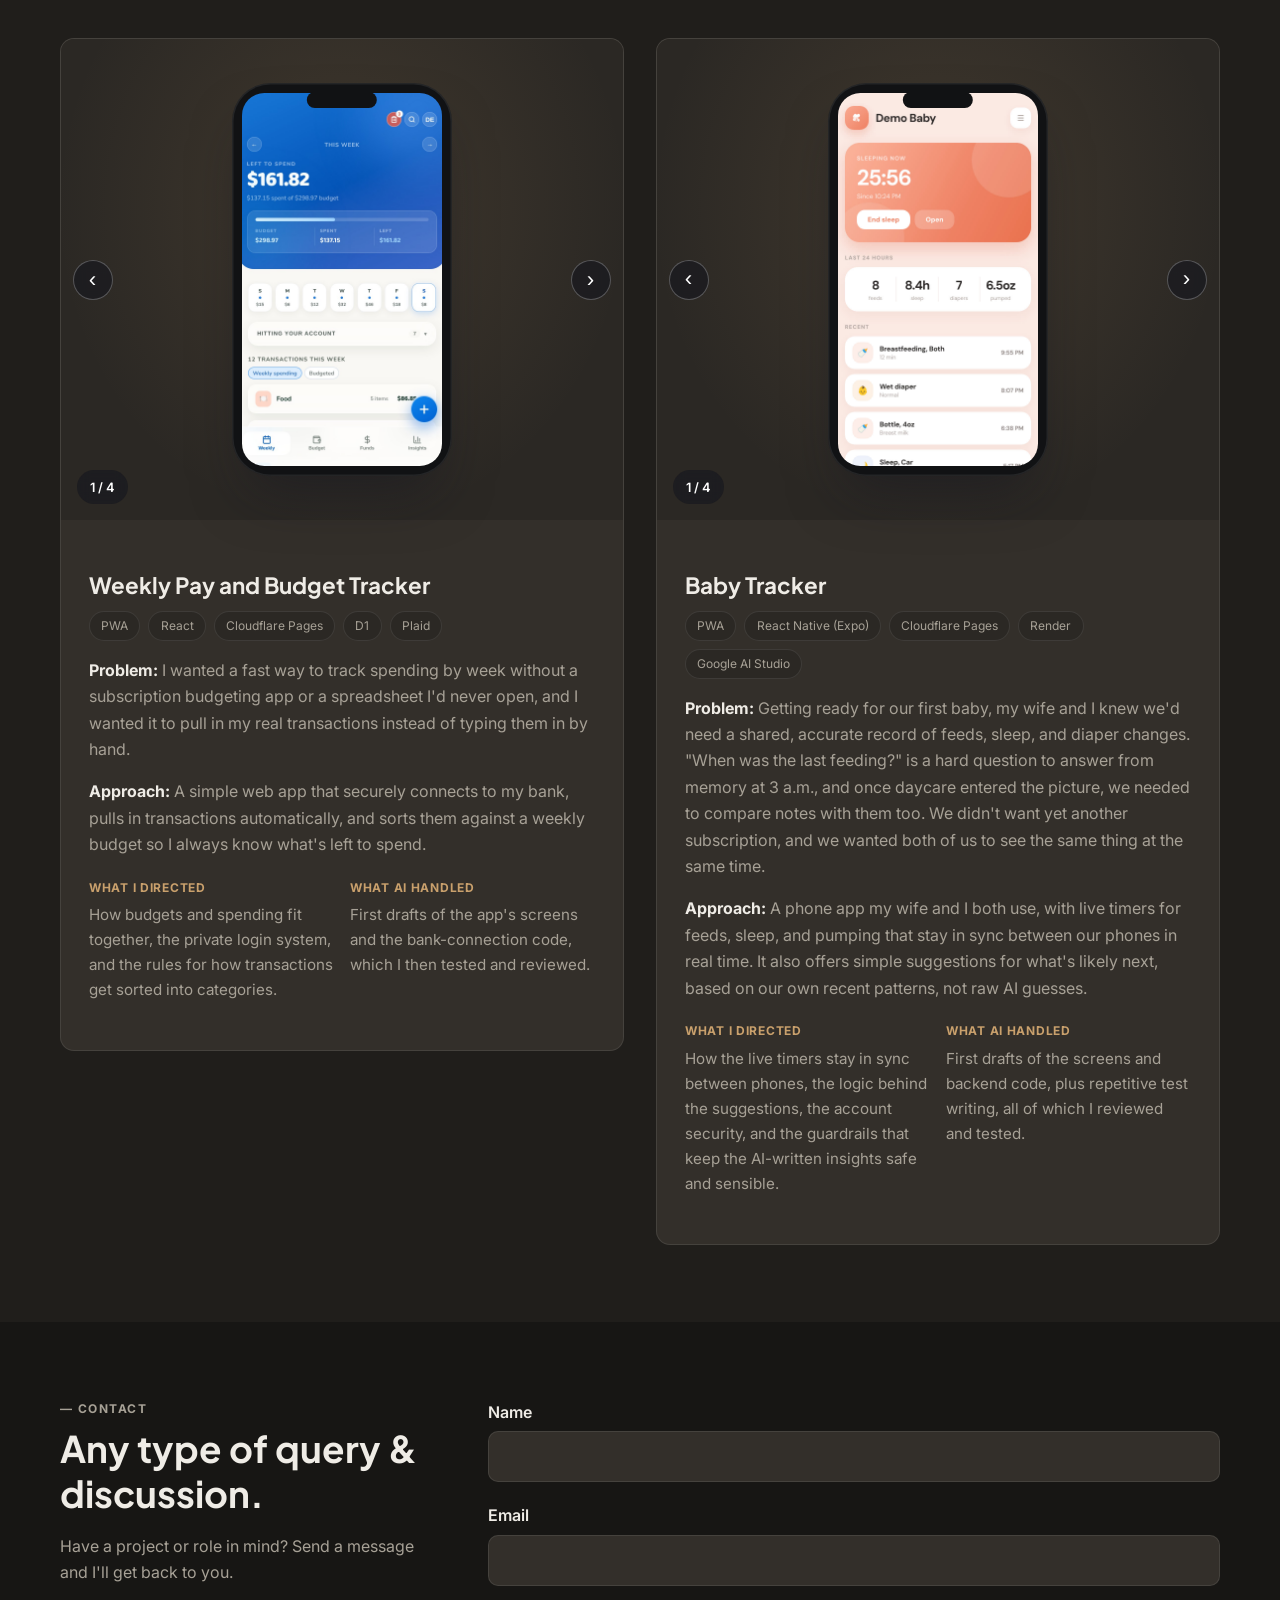
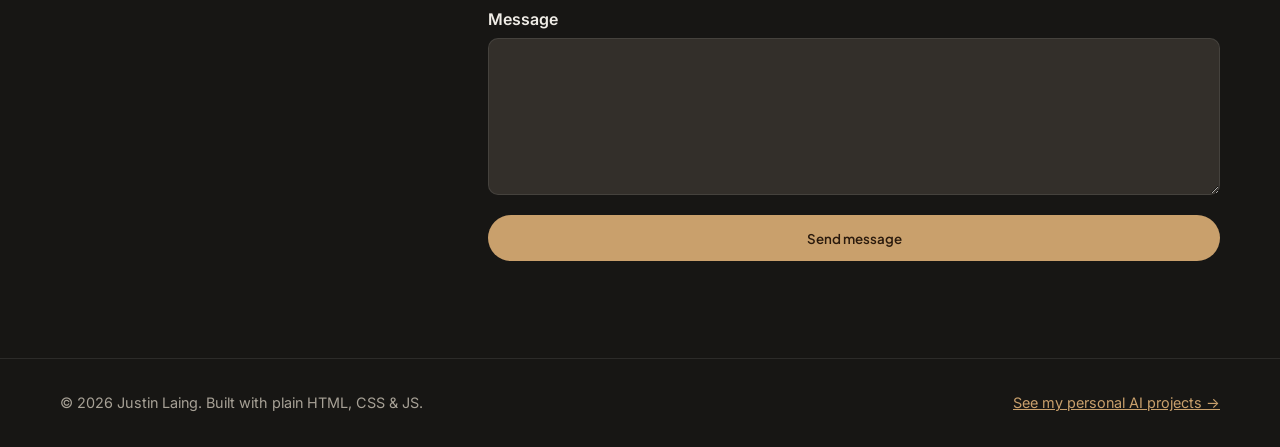
==== commit e74b934f: "Change the services section heading to lead with strengths Co-Authored-By: Claude Sonnet 5 <noreply@" ====
--- a/index.html
+++ b/index.html
@@ -127,7 +127,7 @@
     <section class="services" aria-labelledby="services-h">
       <div class="container">
         <p class="section__kicker">— What I Do</p>
-        <h2 id="services-h" class="section__title">Where content meets the platform.</h2>
+        <h2 id="services-h" class="section__title">These are my strengths.</h2>
         <div class="service-cards">
           <div class="service-card">
             <svg class="service-card__icon" viewBox="0 0 24 24" width="26" height="26" fill="none" stroke="currentColor" stroke-width="1.6" stroke-linecap="round" stroke-linejoin="round"><rect x="3" y="4" width="18" height="14" rx="2"/><path d="M3 9h18"/><path d="M8 4v5"/></svg>
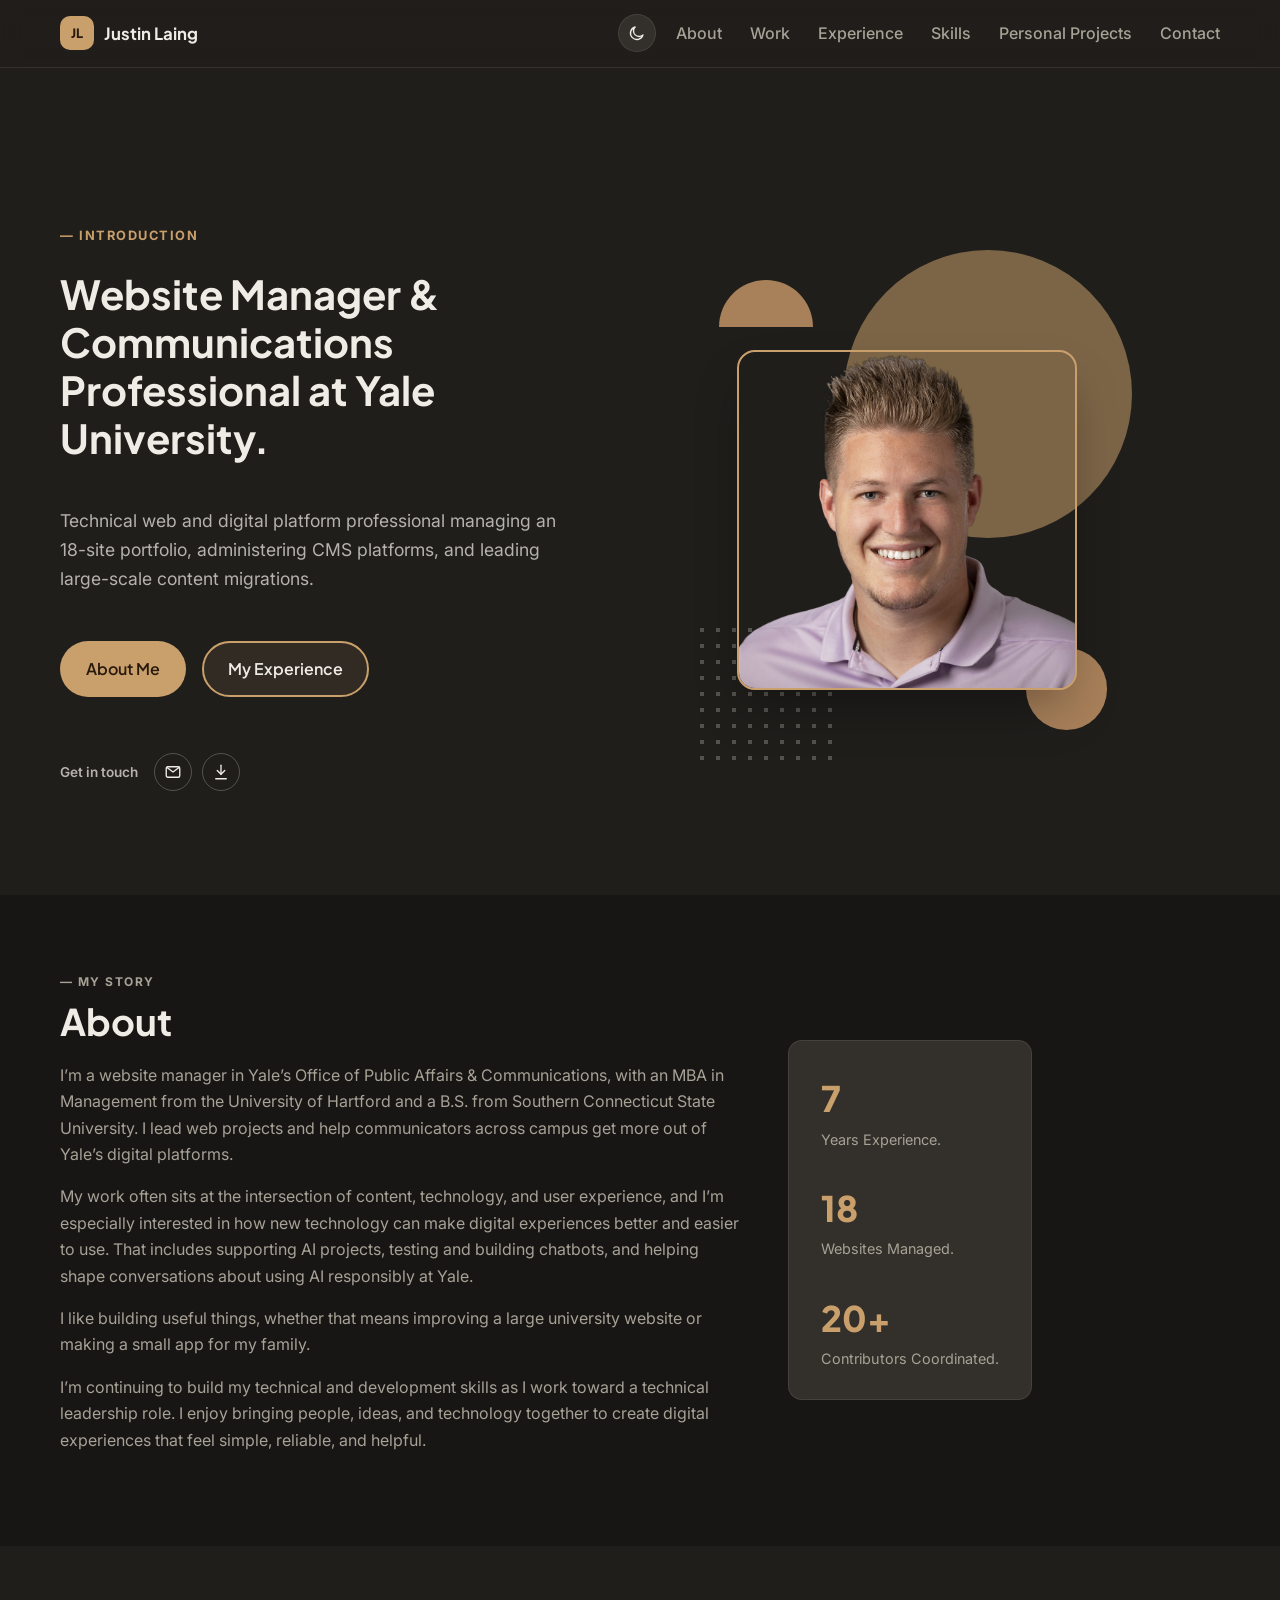
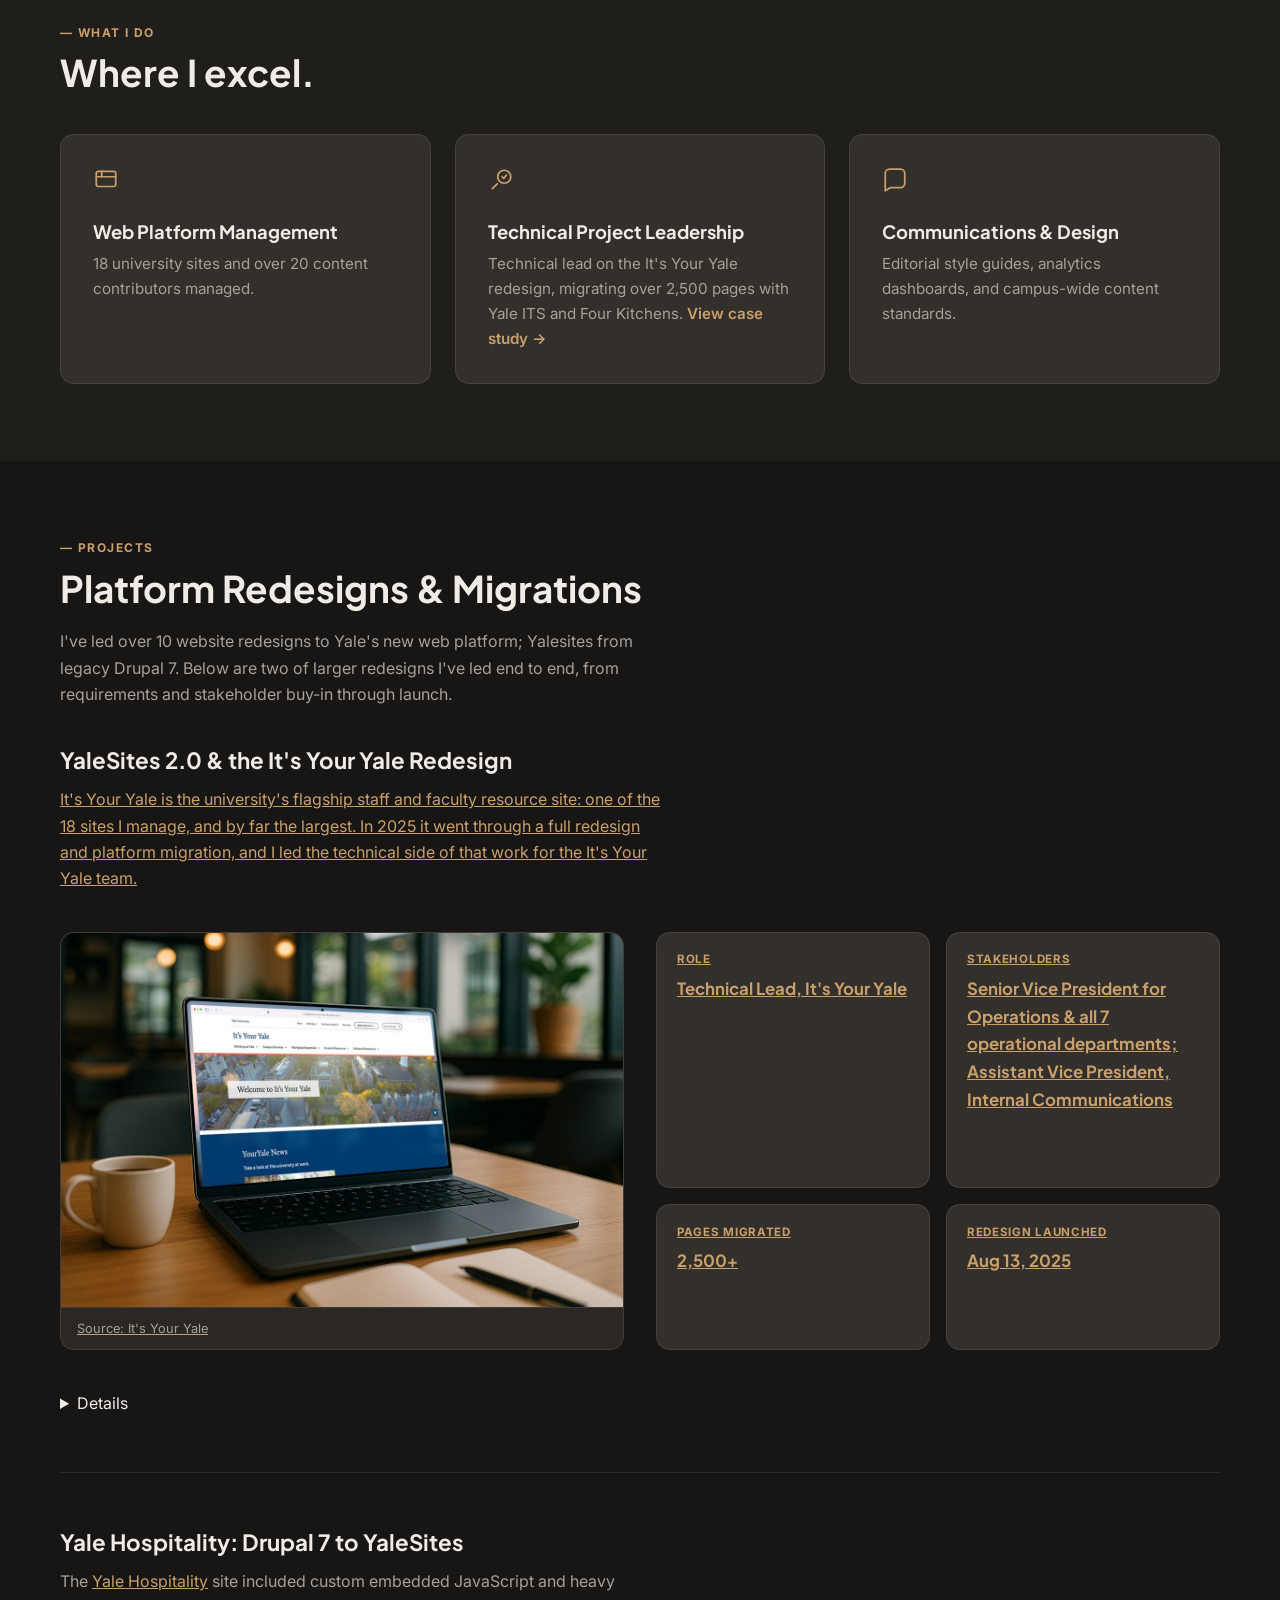
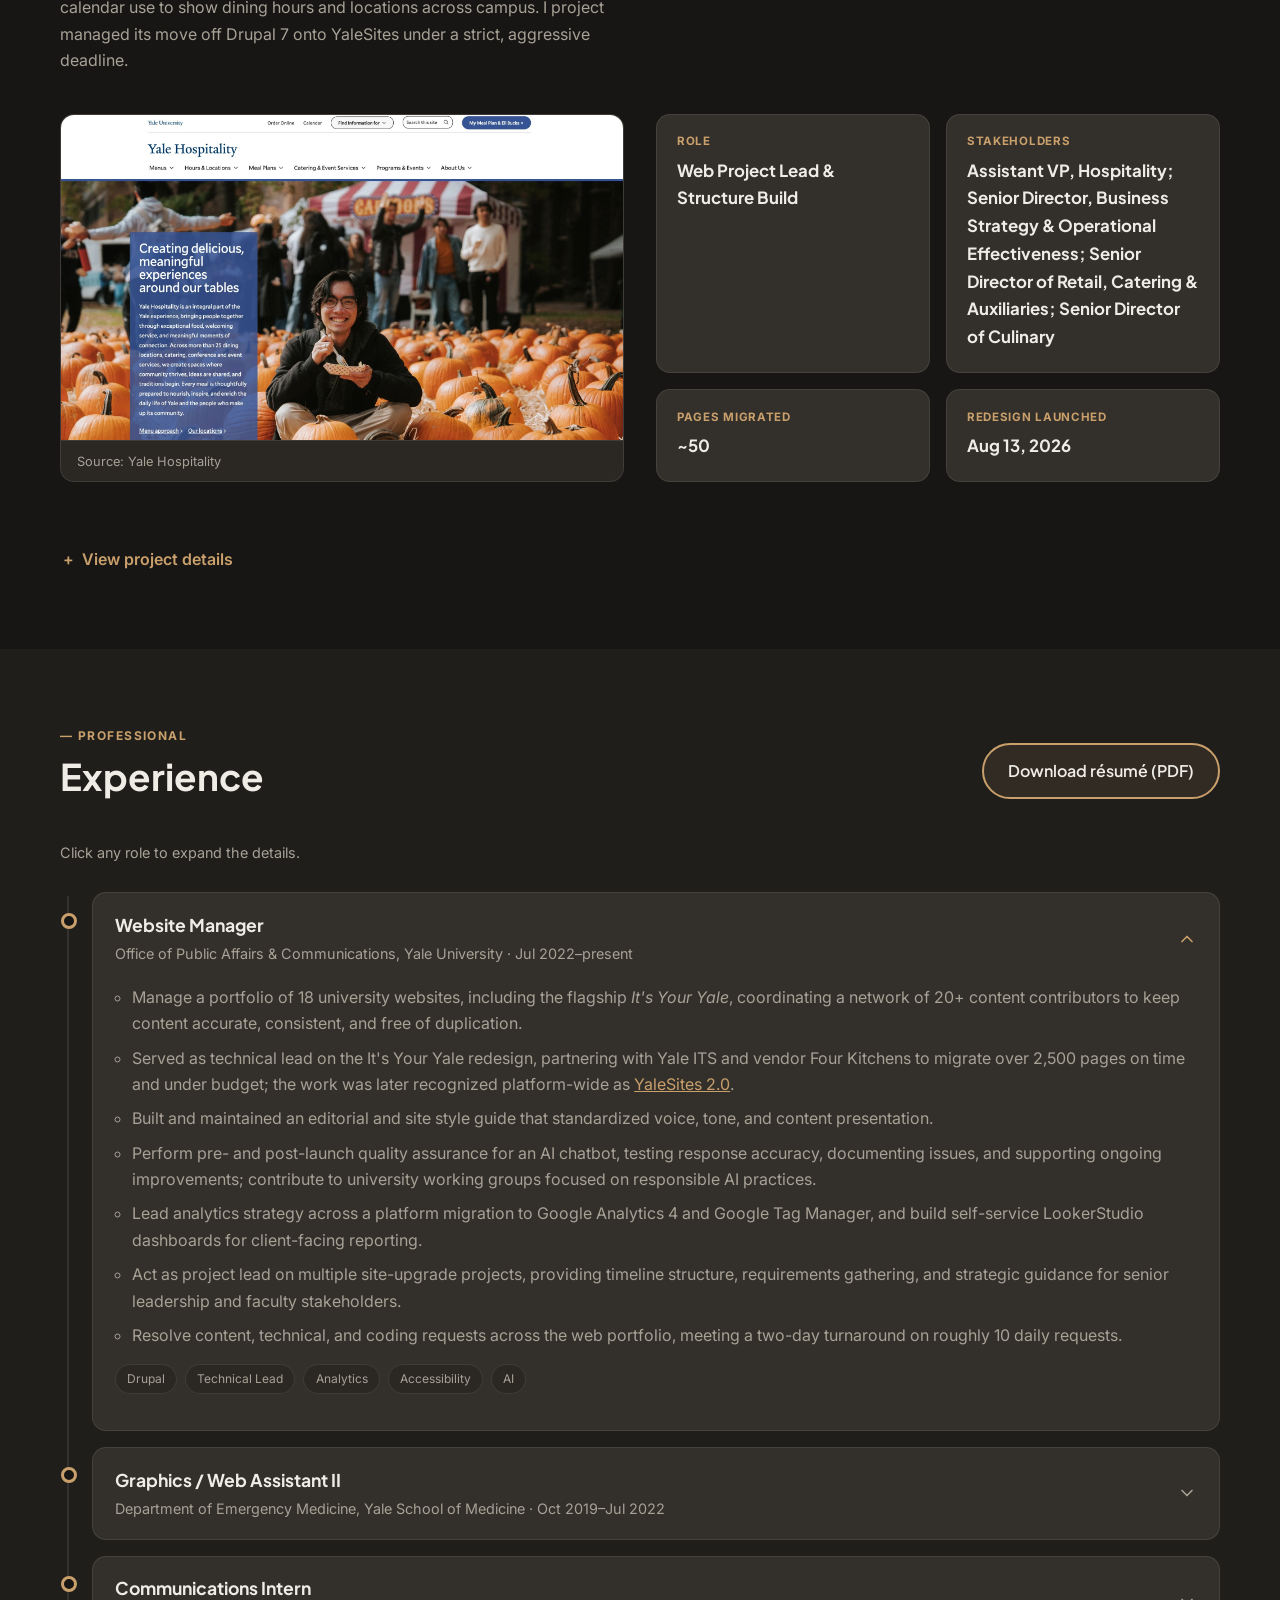
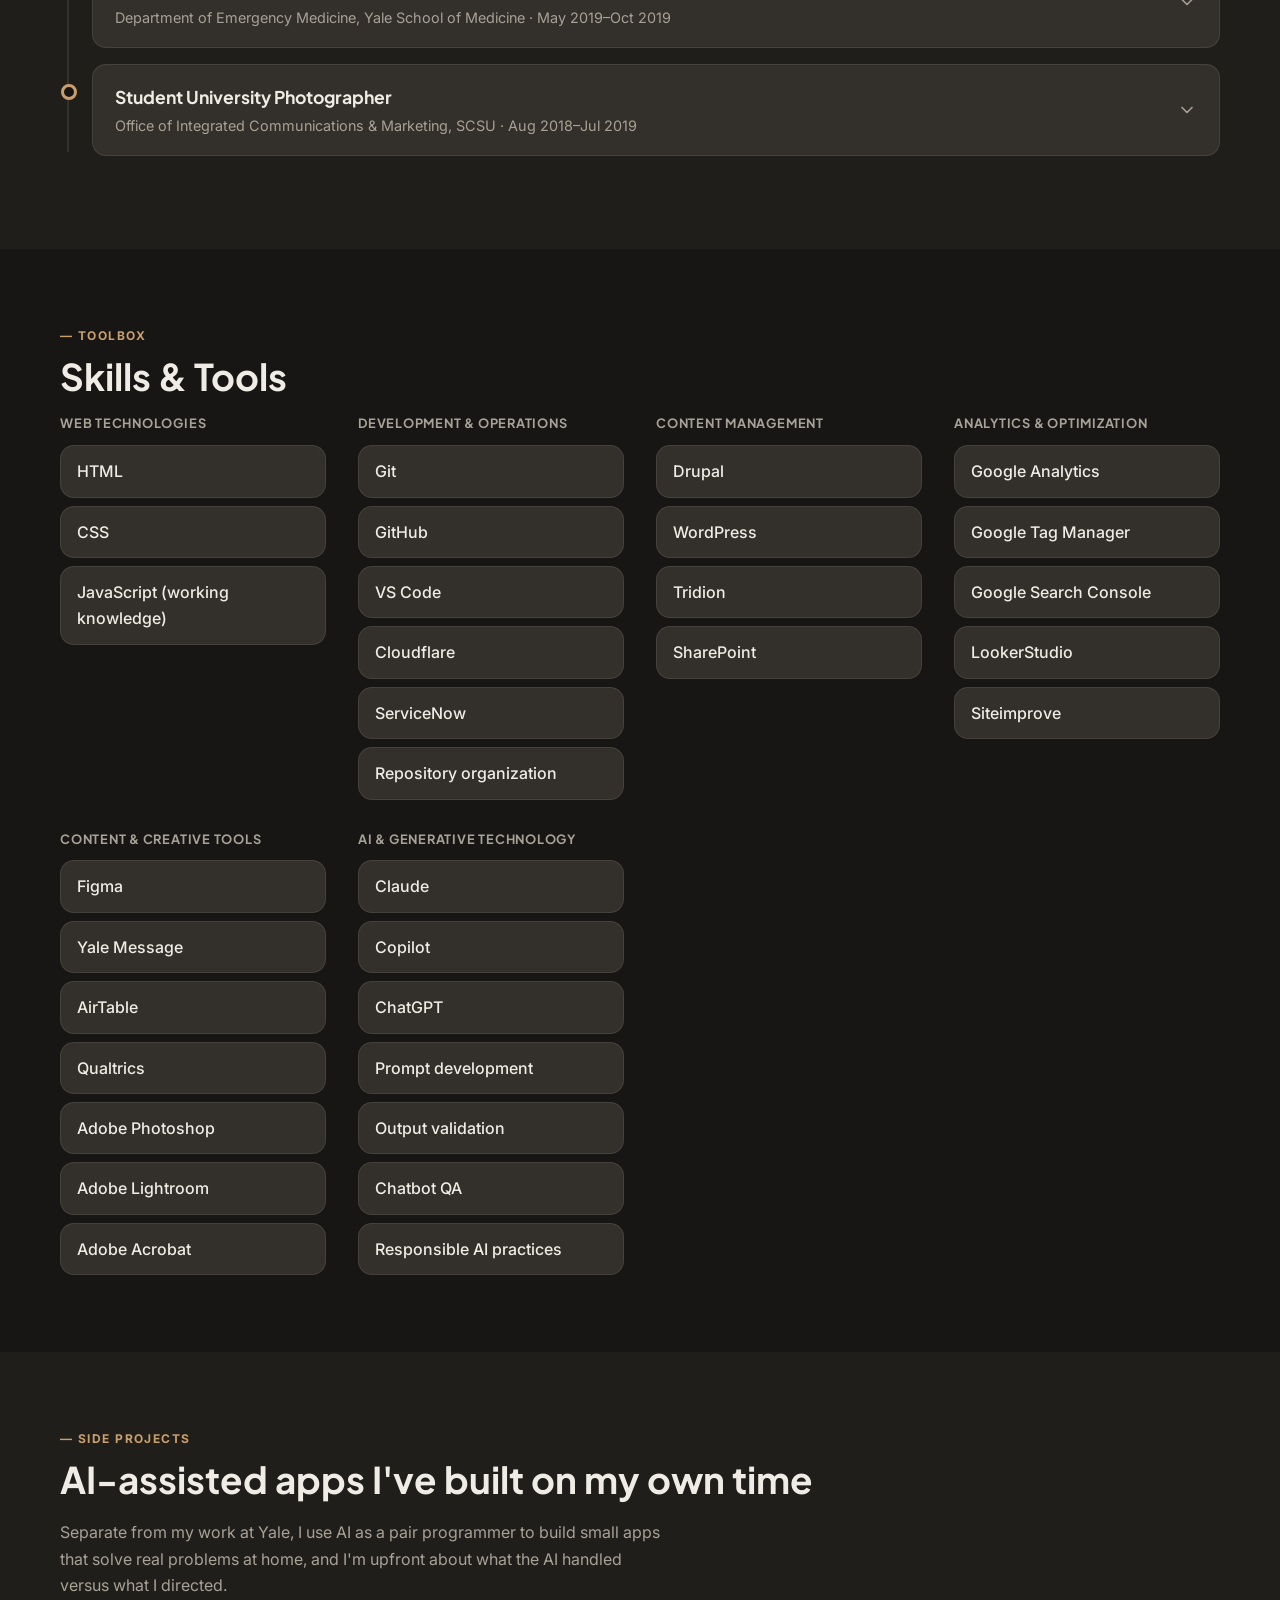
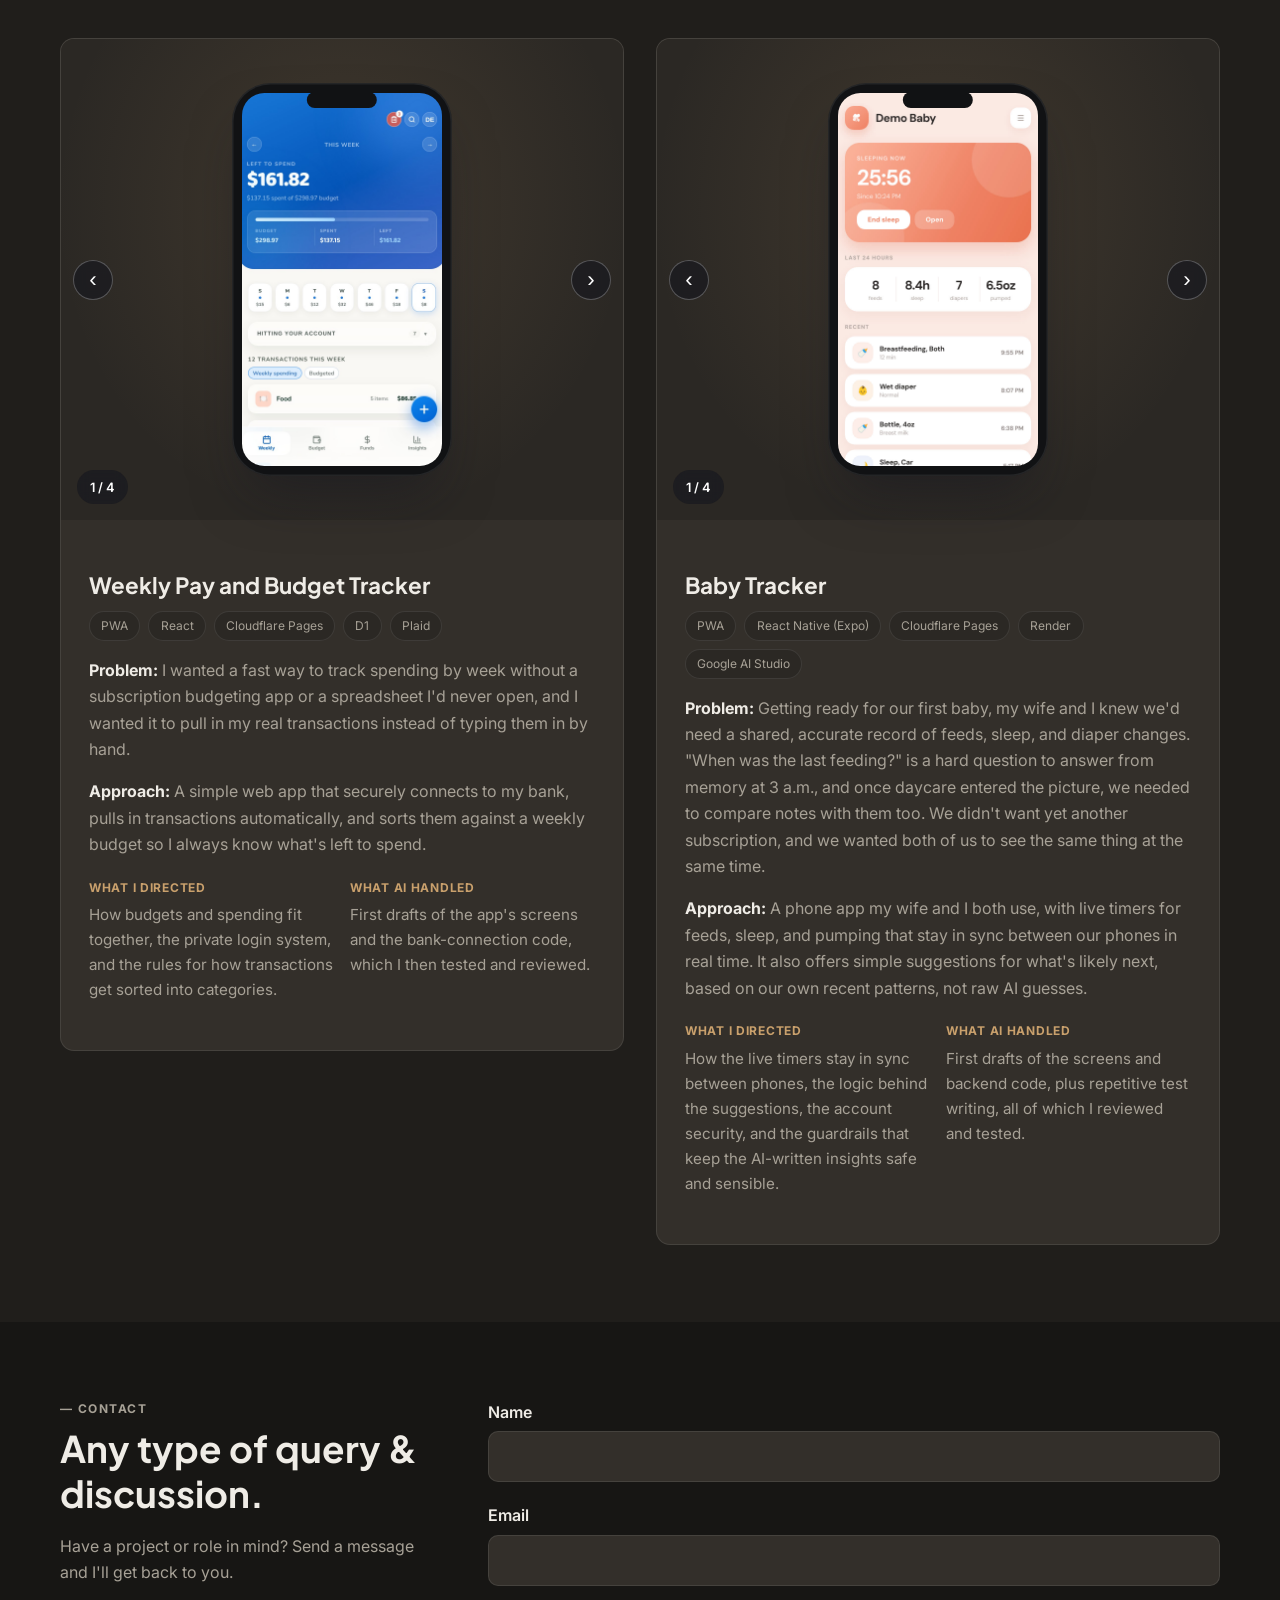
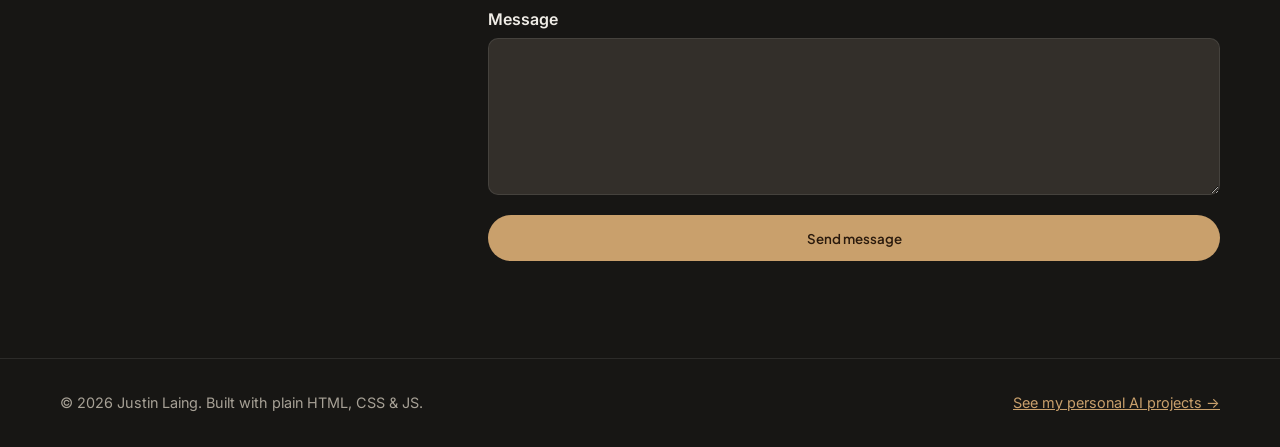
==== commit 180bddcf: "Make the services heading punchier: "Where I excel." Co-Authored-By: Claude Sonnet 5 <noreply@anthro" ====
--- a/index.html
+++ b/index.html
@@ -127,7 +127,7 @@
     <section class="services" aria-labelledby="services-h">
       <div class="container">
         <p class="section__kicker">— What I Do</p>
-        <h2 id="services-h" class="section__title">These are my strengths.</h2>
+        <h2 id="services-h" class="section__title">Where I excel.</h2>
         <div class="service-cards">
           <div class="service-card">
             <svg class="service-card__icon" viewBox="0 0 24 24" width="26" height="26" fill="none" stroke="currentColor" stroke-width="1.6" stroke-linecap="round" stroke-linejoin="round"><rect x="3" y="4" width="18" height="14" rx="2"/><path d="M3 9h18"/><path d="M8 4v5"/></svg>
